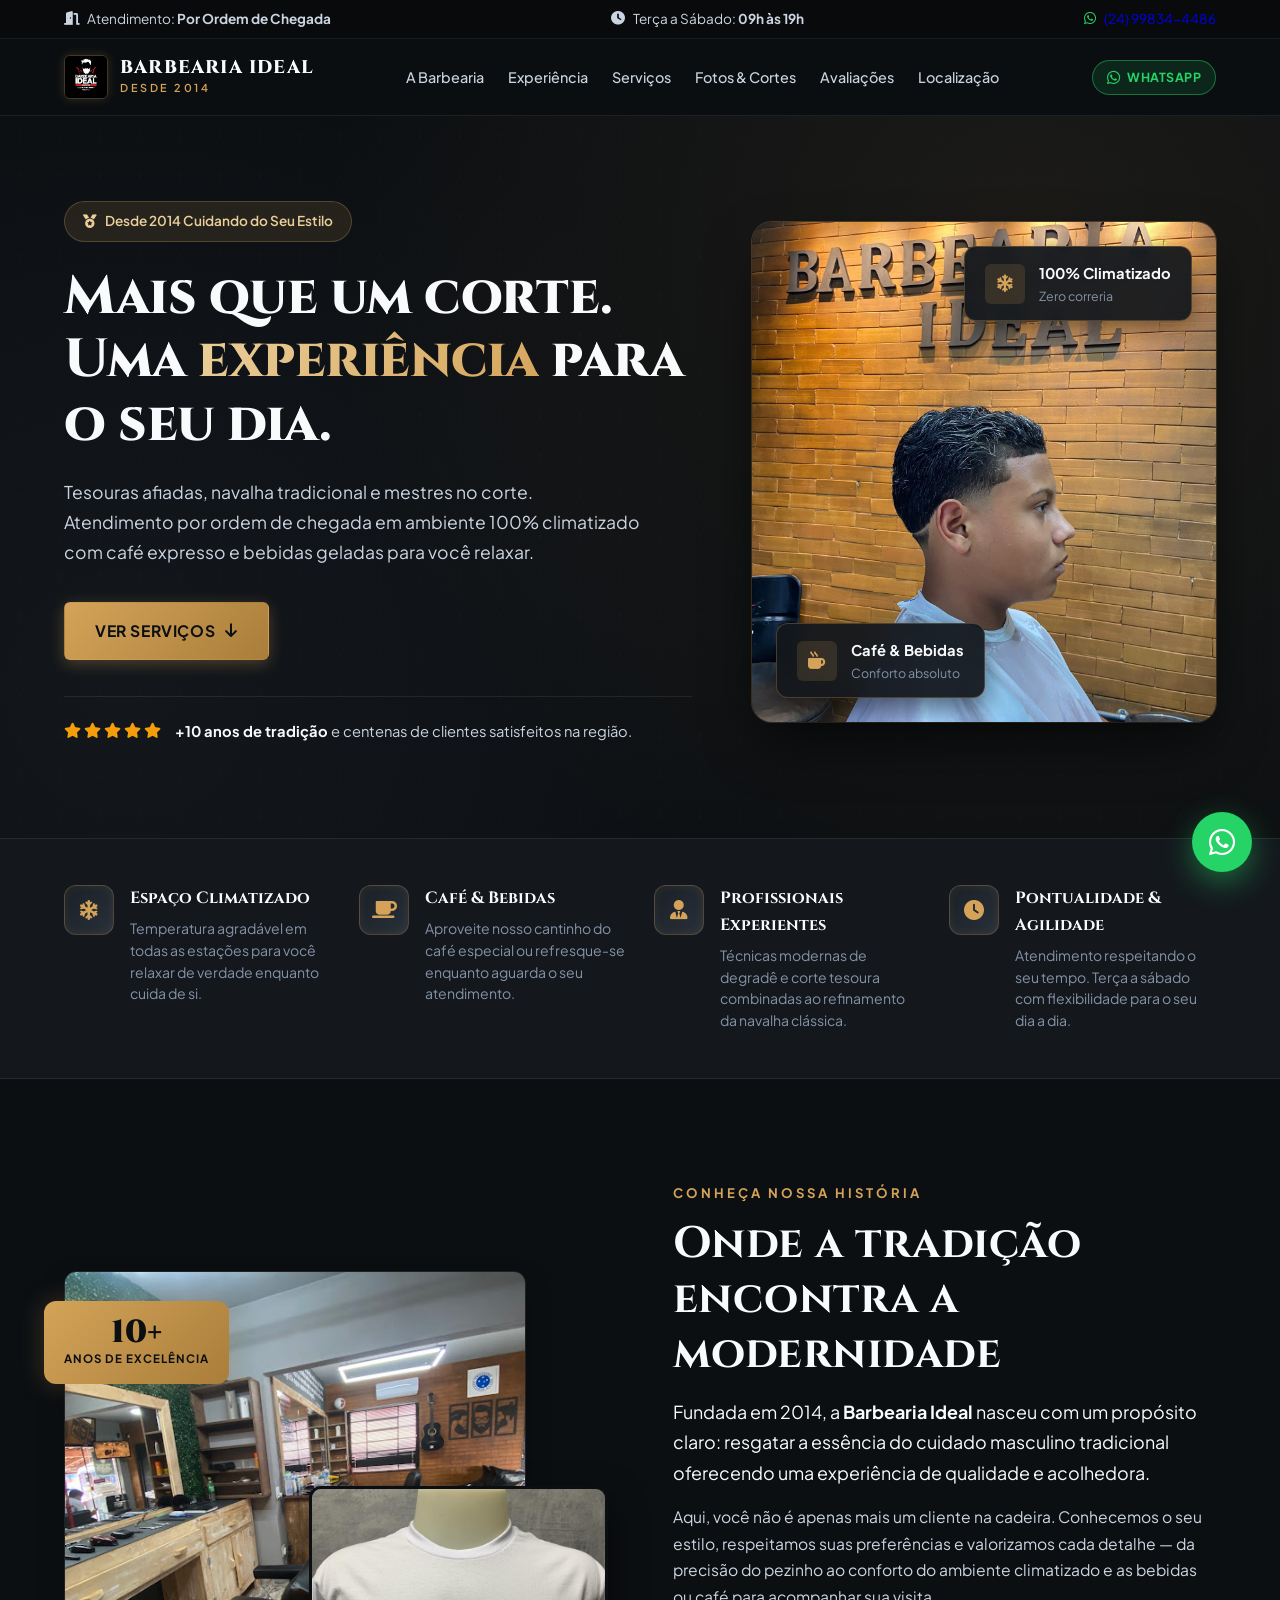
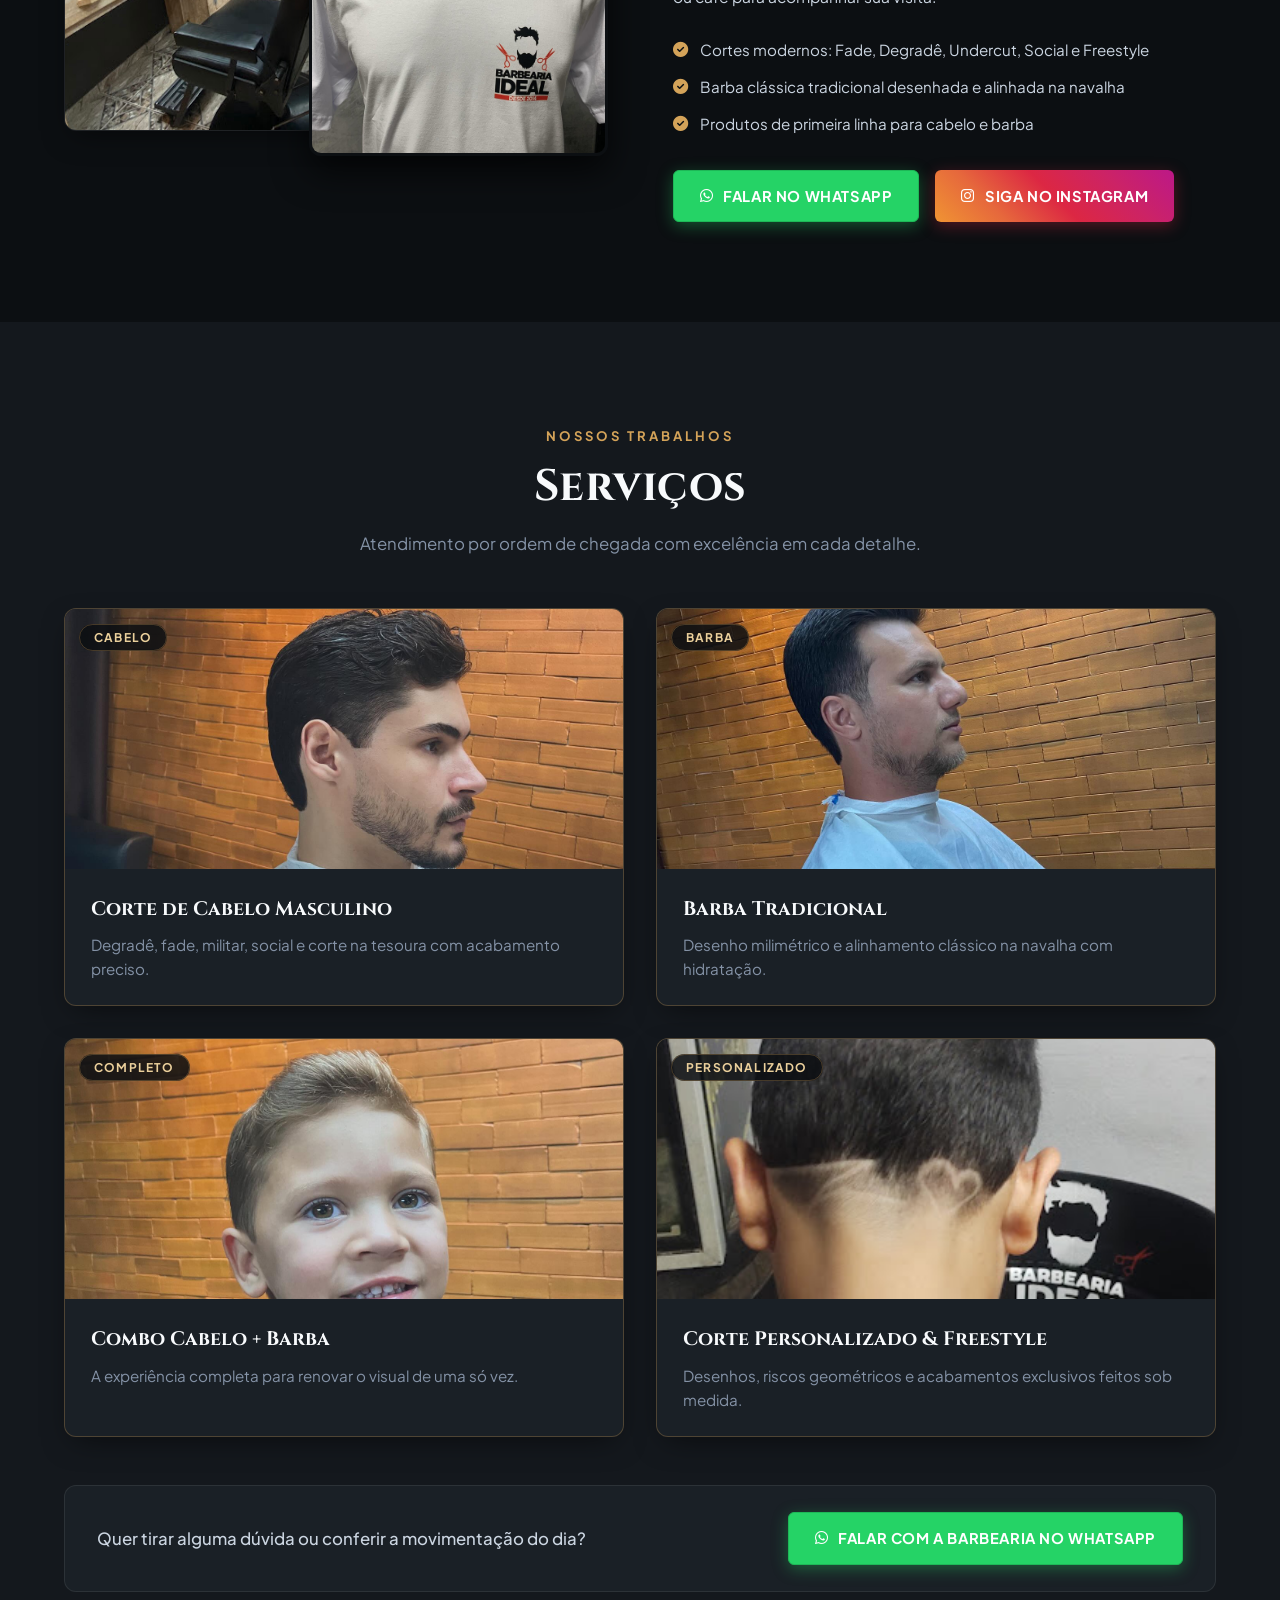
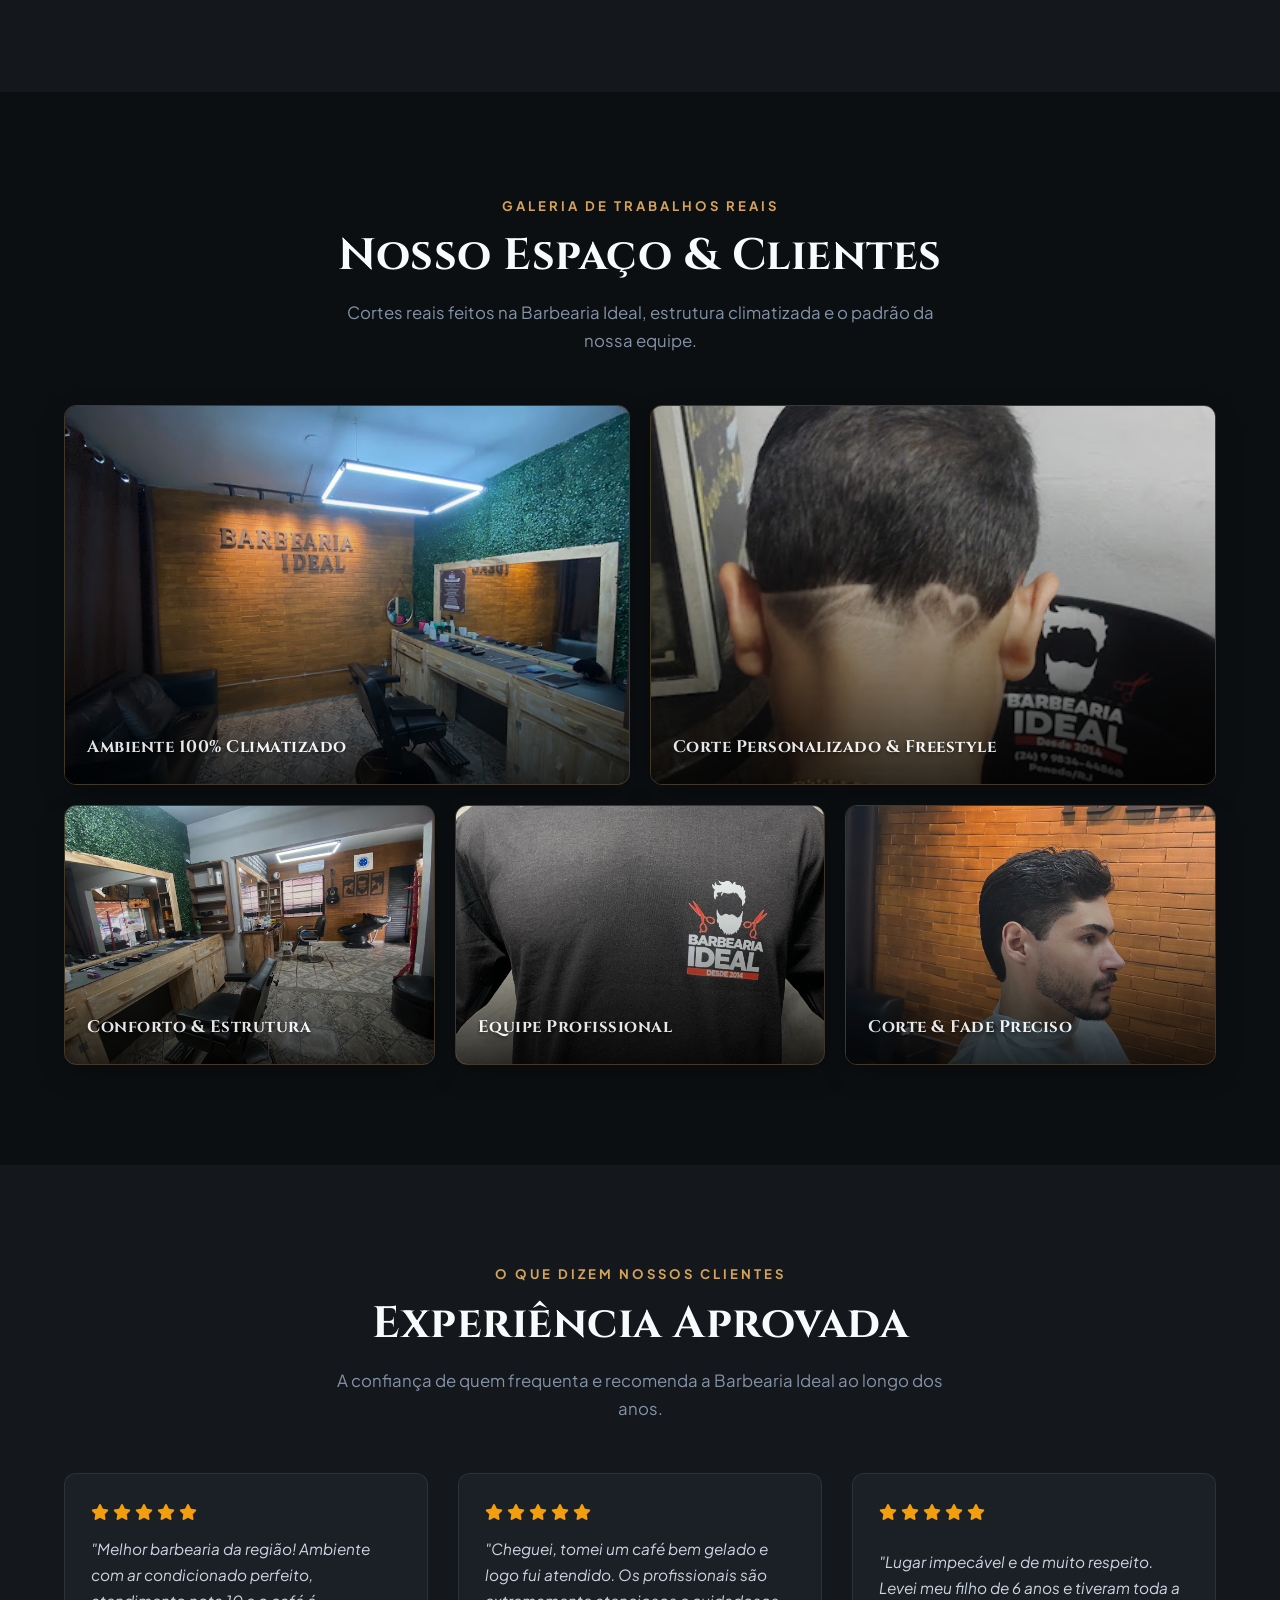
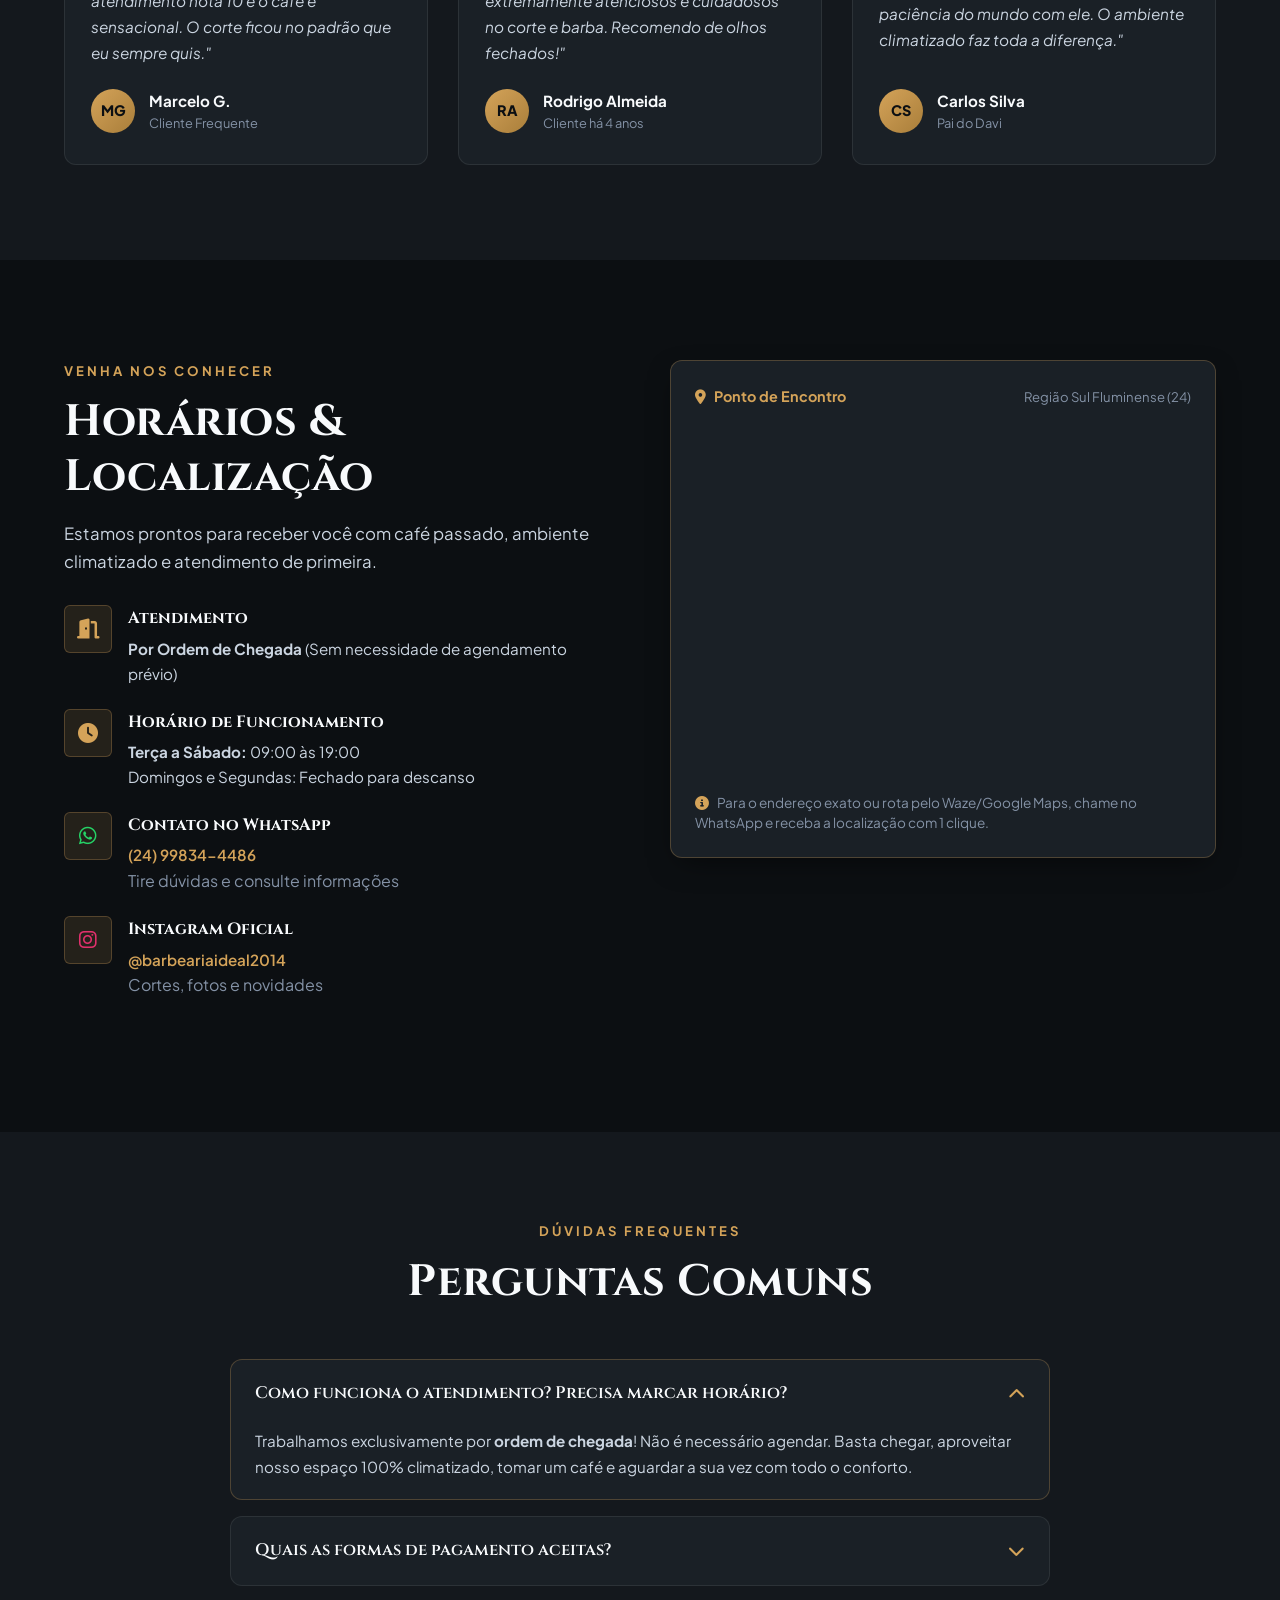
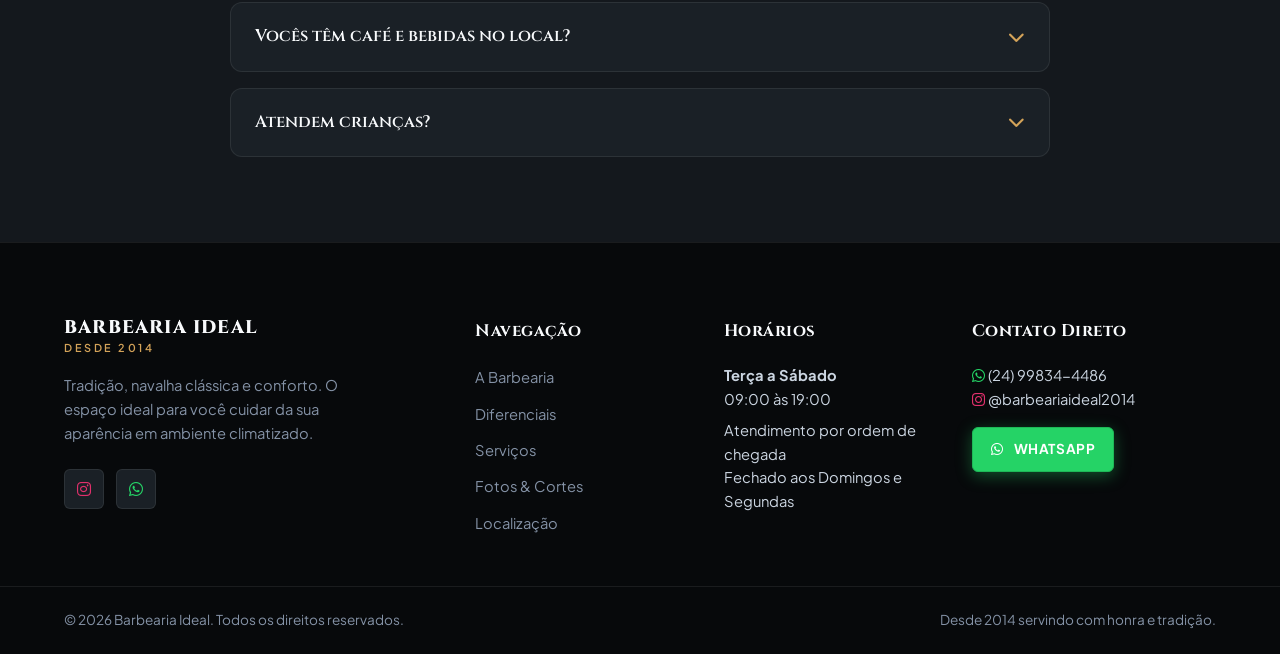
==== site/index.html @ dde24c58 "feat: setup inicial do projeto Barbearia Ideal (site, proposta e instagram)" ====
<!DOCTYPE html>
<html lang="pt-BR">
<head>
  <meta charset="UTF-8">
  <meta name="viewport" content="width=device-width, initial-scale=1.0">
  <title>Barbearia Ideal — Tradição, Estilo e Conforto</title>
  <meta name="description" content="A Barbearia Ideal oferece cortes clássicos e modernos, barba tradicional, ambiente 100% climatizado, café e bebidas. Atendimento por ordem de chegada!">
  <meta name="keywords" content="barbearia, corte masculino, barba, degrade, fade, barbearia ideal, sul fluminense">
  
  <!-- Open Graph -->
  <meta property="og:title" content="Barbearia Ideal — Tradição, Estilo e Conforto">
  <meta property="og:description" content="Ambiente climatizado, café selecionado, navalha afiada e os melhores profissionais. Atendimento por ordem de chegada!">
  <meta property="og:type" content="website">
  <meta property="og:url" content="https://www.instagram.com/barbeariaideal2014/">
  <meta property="og:image" content="assets/images/hero-real.jpg">
  
  <link rel="icon" type="image/jpeg" href="assets/images/logo-perfil.jpg">

  <!-- Google Fonts -->
  <link rel="preconnect" href="https://fonts.googleapis.com">
  <link rel="preconnect" href="https://fonts.gstatic.com" crossorigin>
  <link href="https://fonts.googleapis.com/css2?family=Cinzel:wght@600;700;800;900&family=Plus+Jakarta+Sans:wght@300;400;500;600;700&display=swap" rel="stylesheet">
  
  <!-- Font Awesome Icons -->
  <link rel="stylesheet" href="https://cdnjs.cloudflare.com/ajax/libs/font-awesome/6.5.1/css/all.min.css">
  
  <!-- Stylesheet -->
  <link rel="stylesheet" href="styles.css?v=4">
  <style>
    *, *::before, *::after, a, a *, span, strong, em, button, p {
      text-decoration: none !important;
      text-decoration-line: none !important;
    }
  </style>
</head>
<body>

  <!-- Top Announcement Bar -->
  <aside class="top-bar">
    <div class="container top-bar-content">
      <div class="top-item">
        <i class="fa-solid fa-door-open"></i>
        <span>Atendimento: <strong>Por Ordem de Chegada</strong></span>
      </div>
      <div class="top-item hide-mobile">
        <i class="fa-solid fa-clock"></i>
        <span>Terça a Sábado: <strong>09h às 19h</strong></span>
      </div>
      <div class="top-item">
        <i class="fa-brands fa-whatsapp icon-whatsapp"></i>
        <a href="https://wa.me/5524998344486?text=Ol%C3%A1%2C%20gostaria%20de%20informa%C3%A7%C3%B5es%20sobre%20a%20Barbearia%20Ideal!" target="_blank" rel="noopener">(24) 99834-4486</a>
      </div>
    </div>
  </aside>

  <!-- Navbar -->
  <header class="header" id="navbar">
    <div class="container nav-container">
      <a href="#hero" class="brand-logo">
        <img src="assets/images/logo-perfil.jpg" alt="Logo Barbearia Ideal" class="logo-avatar" onerror="this.style.display='none'">
        <div class="logo-text">
          <span class="brand-name">BARBEARIA IDEAL</span>
          <span class="brand-est">DESDE 2014</span>
        </div>
      </a>

      <nav class="nav-menu" id="navMenu">
        <ul class="nav-links">
          <li><a href="#sobre" class="nav-link">A Barbearia</a></li>
          <li><a href="#diferenciais" class="nav-link">Experiência</a></li>
          <li><a href="#servicos" class="nav-link">Serviços</a></li>
          <li><a href="#galeria" class="nav-link">Fotos & Cortes</a></li>
          <li><a href="#depoimentos" class="nav-link">Avaliações</a></li>
          <li><a href="#contato" class="nav-link">Localização</a></li>
        </ul>
        <div class="nav-cta-mobile">
          <a href="https://wa.me/5524998344486?text=Ol%C3%A1%2C%20gostaria%20de%20informa%C3%A7%C3%B5es%20sobre%20a%20Barbearia%20Ideal!" target="_blank" rel="noopener" class="btn btn-whatsapp-solid btn-block">
            <i class="fa-brands fa-whatsapp icon-whatsapp-white"></i> Falar no WhatsApp
          </a>
        </div>
      </nav>

      <div class="nav-actions">
        <a href="https://wa.me/5524998344486?text=Ol%C3%A1%2C%20gostaria%20de%20informa%C3%A7%C3%B5es%20sobre%20a%20Barbearia%20Ideal!" target="_blank" rel="noopener" class="btn-nav-whatsapp hide-mobile">
          <i class="fa-brands fa-whatsapp"></i> WhatsApp
        </a>
        <button class="mobile-toggle" id="mobileToggle" aria-label="Abrir menu de navegação">
          <span></span>
          <span></span>
          <span></span>
        </button>
      </div>
    </div>
  </header>

  <!-- Hero Section -->
  <section class="hero-section" id="hero">
    <div class="hero-backdrop"></div>
    <div class="container hero-container">
      <div class="hero-content">
        <div class="hero-badge">
          <i class="fa-solid fa-medal"></i> Desde 2014 Cuidando do Seu Estilo
        </div>
        <h1 class="hero-title">
          Mais que um corte. <br>
          Uma <span class="highlight">experiência</span> para o seu dia.
        </h1>
        <p class="hero-description">
          Tesouras afiadas, navalha tradicional e mestres no corte. Atendimento por ordem de chegada em ambiente 100% climatizado com café expresso e bebidas geladas para você relaxar.
        </p>

        <div class="hero-buttons">
          <a href="#servicos" class="btn btn-primary btn-lg">
            Ver Serviços <i class="fa-solid fa-arrow-down"></i>
          </a>
        </div>

        <div class="hero-trust">
          <div class="trust-stars">
            <i class="fa-solid fa-star"></i>
            <i class="fa-solid fa-star"></i>
            <i class="fa-solid fa-star"></i>
            <i class="fa-solid fa-star"></i>
            <i class="fa-solid fa-star"></i>
          </div>
          <span class="trust-text"><strong>+10 anos de tradição</strong> e centenas de clientes satisfeitos na região.</span>
        </div>
      </div>

      <div class="hero-visual">
        <div class="hero-image-card">
          <img src="assets/images/hero-real.jpg" alt="Barbearia Ideal — Cortes e Atendimento Real" class="hero-img" loading="eager">
          <div class="hero-card-floating">
            <div class="floating-icon"><i class="fa-solid fa-mug-hot"></i></div>
            <div class="floating-info">
              <strong>Café & Bebidas</strong>
              <span>Conforto absoluto</span>
            </div>
          </div>
          <div class="hero-card-floating second">
            <div class="floating-icon"><i class="fa-solid fa-snowflake"></i></div>
            <div class="floating-info">
              <strong>100% Climatizado</strong>
              <span>Zero correria</span>
            </div>
          </div>
        </div>
      </div>
    </div>
  </section>

  <!-- Diferenciais / Strip -->
  <section class="features-strip" id="diferenciais">
    <div class="container">
      <div class="features-grid">
        <div class="feature-card">
          <div class="feature-icon"><i class="fa-solid fa-snowflake"></i></div>
          <div class="feature-text">
            <h3>Espaço Climatizado</h3>
            <p>Temperatura agradável em todas as estações para você relaxar de verdade enquanto cuida de si.</p>
          </div>
        </div>

        <div class="feature-card">
          <div class="feature-icon"><i class="fa-solid fa-mug-saucer"></i></div>
          <div class="feature-text">
            <h3>Café & Bebidas</h3>
            <p>Aproveite nosso cantinho do café especial ou refresque-se enquanto aguarda o seu atendimento.</p>
          </div>
        </div>

        <div class="feature-card">
          <div class="feature-icon"><i class="fa-solid fa-user-tie"></i></div>
          <div class="feature-text">
            <h3>Profissionais Experientes</h3>
            <p>Técnicas modernas de degradê e corte tesoura combinadas ao refinamento da navalha clássica.</p>
          </div>
        </div>

        <div class="feature-card">
          <div class="feature-icon"><i class="fa-solid fa-clock"></i></div>
          <div class="feature-text">
            <h3>Pontualidade & Agilidade</h3>
            <p>Atendimento respeitando o seu tempo. Terça a sábado com flexibilidade para o seu dia a dia.</p>
          </div>
        </div>
      </div>
    </div>
  </section>

  <!-- Sobre Nós -->
  <section class="about-section" id="sobre">
    <div class="container about-grid">
      <div class="about-images">
        <div class="img-wrapper main-img">
          <img src="assets/images/ambiente-real-1.jpg" alt="Interior e Ambiente da Barbearia Ideal">
        </div>
        <div class="img-wrapper sub-img">
          <img src="assets/images/equipe-1.jpg" alt="Equipe Barbearia Ideal Uniformizada">
        </div>
        <div class="about-badge">
          <span class="badge-number">10+</span>
          <span class="badge-label">Anos de Excelência</span>
        </div>
      </div>

      <div class="about-content">
        <span class="section-subtitle">CONHEÇA NOSSA HISTÓRIA</span>
        <h2 class="section-title">Onde a tradição encontra a modernidade</h2>
        <p class="about-lead">
          Fundada em 2014, a <strong>Barbearia Ideal</strong> nasceu com um propósito claro: resgatar a essência do cuidado masculino tradicional oferecendo uma experiência de qualidade e acolhedora.
        </p>
        <p class="about-body">
          Aqui, você não é apenas mais um cliente na cadeira. Conhecemos o seu estilo, respeitamos suas preferências e valorizamos cada detalhe — da precisão do pezinho ao conforto do ambiente climatizado e as bebidas ou café para acompanhar sua visita.
        </p>

        <div class="about-highlights">
          <div class="hl-item">
            <i class="fa-solid fa-circle-check"></i>
            <span>Cortes modernos: Fade, Degradê, Undercut, Social e Freestyle</span>
          </div>
          <div class="hl-item">
            <i class="fa-solid fa-circle-check"></i>
            <span>Barba clássica tradicional desenhada e alinhada na navalha</span>
          </div>
          <div class="hl-item">
            <i class="fa-solid fa-circle-check"></i>
            <span>Produtos de primeira linha para cabelo e barba</span>
          </div>
        </div>

        <div class="about-action">
          <a href="https://wa.me/5524998344486?text=Ol%C3%A1%2C%20gostaria%20de%20informa%C3%A7%C3%B5es%20sobre%20a%20Barbearia%20Ideal!" target="_blank" rel="noopener" class="btn btn-whatsapp-solid">
            <i class="fa-brands fa-whatsapp icon-whatsapp-white"></i> Falar no WhatsApp
          </a>
          <a href="https://www.instagram.com/barbeariaideal2014/" target="_blank" rel="noopener" class="btn btn-instagram">
            <i class="fa-brands fa-instagram"></i> Siga no Instagram
          </a>
        </div>
      </div>
    </div>
  </section>

  <!-- Serviços — NOVO LAYOUT: 2 COLUNAS VISUAIS -->
  <section class="services-section" id="servicos">
    <div class="container">
      <div class="section-header text-center">
        <span class="section-subtitle">NOSSOS TRABALHOS</span>
        <h2 class="section-title">Serviços</h2>
        <p class="section-desc">Atendimento por ordem de chegada com excelência em cada detalhe.</p>
      </div>

      <div class="services-two-cols">
        <!-- Serviço 1: Corte -->
        <div class="service-media-card">
          <div class="service-media-thumb">
            <img src="assets/images/corte-1.jpg" alt="Corte Masculino" loading="lazy">
            <div class="service-media-overlay">
              <span class="service-tag">Cabelo</span>
            </div>
          </div>
          <div class="service-media-body">
            <h3>Corte de Cabelo Masculino</h3>
            <p>Degradê, fade, militar, social e corte na tesoura com acabamento preciso.</p>
          </div>
        </div>

        <!-- Serviço 2: Barba -->
        <div class="service-media-card">
          <div class="service-media-thumb">
            <img src="assets/images/corte-2.jpg" alt="Barba Tradicional" loading="lazy">
            <div class="service-media-overlay">
              <span class="service-tag">Barba</span>
            </div>
          </div>
          <div class="service-media-body">
            <h3>Barba Tradicional</h3>
            <p>Desenho milimétrico e alinhamento clássico na navalha com hidratação.</p>
          </div>
        </div>

        <!-- Serviço 3: Combo -->
        <div class="service-media-card">
          <div class="service-media-thumb">
            <img src="assets/images/corte-3.jpg" alt="Combo Cabelo e Barba" loading="lazy">
            <div class="service-media-overlay">
              <span class="service-tag">Completo</span>
            </div>
          </div>
          <div class="service-media-body">
            <h3>Combo Cabelo + Barba</h3>
            <p>A experiência completa para renovar o visual de uma só vez.</p>
          </div>
        </div>

        <!-- Serviço 4: Corte Personalizado -->
        <div class="service-media-card">
          <div class="service-media-thumb">
            <img src="assets/images/corte-personalizado.jpg" alt="Corte Personalizado e Freestyle" loading="lazy">
            <div class="service-media-overlay">
              <span class="service-tag">Personalizado</span>
            </div>
          </div>
          <div class="service-media-body">
            <h3>Corte Personalizado & Freestyle</h3>
            <p>Desenhos, riscos geométricos e acabamentos exclusivos feitos sob medida.</p>
          </div>
        </div>
      </div>

      <div class="services-cta-bottom">
        <p>Quer tirar alguma dúvida ou conferir a movimentação do dia?</p>
        <a href="https://wa.me/5524998344486?text=Ol%C3%A1%2C%20gostaria%20de%20informa%C3%A7%C3%B5es%20sobre%20o%20atendimento%20hoje!" target="_blank" rel="noopener" class="btn btn-whatsapp-solid">
          <i class="fa-brands fa-whatsapp icon-whatsapp-white"></i> Falar com a Barbearia no WhatsApp
        </a>
      </div>
    </div>
  </section>

  <!-- Galeria de Fotos & Trabalhos Reais -->
  <section class="gallery-section" id="galeria">
    <div class="container">
      <div class="section-header text-center">
        <span class="section-subtitle">GALERIA DE TRABALHOS REAIS</span>
        <h2 class="section-title">Nosso Espaço & Clientes</h2>
        <p class="section-desc">Cortes reais feitos na Barbearia Ideal, estrutura climatizada e o padrão da nossa equipe.</p>
      </div>

      <div class="gallery-grid">
        <!-- 2 Imagens Maiores na Parte de Cima -->
        <div class="gallery-item gallery-top">
          <img src="assets/images/ambiente-real-2.jpg" alt="Ambiente da Barbearia Ideal" loading="lazy">
          <div class="gallery-overlay">
            <span>Ambiente 100% Climatizado</span>
          </div>
        </div>
        <div class="gallery-item gallery-top">
          <img src="assets/images/corte-personalizado.jpg" alt="Corte Personalizado Freestyle" loading="lazy">
          <div class="gallery-overlay">
            <span>Corte Personalizado & Freestyle</span>
          </div>
        </div>

        <!-- 3 Imagens Menores Embaixo Alinhadas -->
        <div class="gallery-item gallery-bottom">
          <img src="assets/images/ambiente-real-1.jpg" alt="Estrutura e Poltronas" loading="lazy">
          <div class="gallery-overlay">
            <span>Conforto & Estrutura</span>
          </div>
        </div>
        <div class="gallery-item gallery-bottom">
          <img src="assets/images/equipe-2.jpg" alt="Equipe Barbearia Ideal" loading="lazy">
          <div class="gallery-overlay">
            <span>Equipe Profissional</span>
          </div>
        </div>
        <div class="gallery-item gallery-bottom">
          <img src="assets/images/corte-1.jpg" alt="Degradê e Fade na Barbearia Ideal" loading="lazy">
          <div class="gallery-overlay">
            <span>Corte & Fade Preciso</span>
          </div>
        </div>
      </div>
    </div>
  </section>

  <!-- Avaliações & Prova Social -->
  <section class="reviews-section" id="depoimentos">
    <div class="container">
      <div class="section-header text-center">
        <span class="section-subtitle">O QUE DIZEM NOSSOS CLIENTES</span>
        <h2 class="section-title">Experiência Aprovada</h2>
        <p class="section-desc">A confiança de quem frequenta e recomenda a Barbearia Ideal ao longo dos anos.</p>
      </div>

      <div class="reviews-grid">
        <div class="review-card">
          <div class="review-stars">
            <i class="fa-solid fa-star"></i><i class="fa-solid fa-star"></i><i class="fa-solid fa-star"></i><i class="fa-solid fa-star"></i><i class="fa-solid fa-star"></i>
          </div>
          <p class="review-text">"Melhor barbearia da região! Ambiente com ar condicionado perfeito, atendimento nota 10 e o café é sensacional. O corte ficou no padrão que eu sempre quis."</p>
          <div class="reviewer">
            <div class="reviewer-avatar">MG</div>
            <div class="reviewer-info">
              <strong>Marcelo G.</strong>
              <span>Cliente Frequente</span>
            </div>
          </div>
        </div>

        <div class="review-card">
          <div class="review-stars">
            <i class="fa-solid fa-star"></i><i class="fa-solid fa-star"></i><i class="fa-solid fa-star"></i><i class="fa-solid fa-star"></i><i class="fa-solid fa-star"></i>
          </div>
          <p class="review-text">"Cheguei, tomei um café bem gelado e logo fui atendido. Os profissionais são extremamente atenciosos e cuidadosos no corte e barba. Recomendo de olhos fechados!"</p>
          <div class="reviewer">
            <div class="reviewer-avatar">RA</div>
            <div class="reviewer-info">
              <strong>Rodrigo Almeida</strong>
              <span>Cliente há 4 anos</span>
            </div>
          </div>
        </div>

        <div class="review-card">
          <div class="review-stars">
            <i class="fa-solid fa-star"></i><i class="fa-solid fa-star"></i><i class="fa-solid fa-star"></i><i class="fa-solid fa-star"></i><i class="fa-solid fa-star"></i>
          </div>
          <p class="review-text">"Lugar impecável e de muito respeito. Levei meu filho de 6 anos e tiveram toda a paciência do mundo com ele. O ambiente climatizado faz toda a diferença."</p>
          <div class="reviewer">
            <div class="reviewer-avatar">CS</div>
            <div class="reviewer-info">
              <strong>Carlos Silva</strong>
              <span>Pai do Davi</span>
            </div>
          </div>
        </div>
      </div>
    </div>
  </section>

  <!-- Localização, Horários e Contato -->
  <section class="contact-section" id="contato">
    <div class="container contact-grid">
      <div class="contact-info-panel">
        <span class="section-subtitle">VENHA NOS CONHECER</span>
        <h2 class="section-title">Horários & Localização</h2>
        <p class="contact-desc">
          Estamos prontos para receber você com café passado, ambiente climatizado e atendimento de primeira.
        </p>

        <div class="info-blocks">
          <div class="info-item">
            <div class="info-icon"><i class="fa-solid fa-door-open"></i></div>
            <div class="info-details">
              <h4>Atendimento</h4>
              <p><strong>Por Ordem de Chegada</strong> (Sem necessidade de agendamento prévio)</p>
            </div>
          </div>

          <div class="info-item">
            <div class="info-icon"><i class="fa-solid fa-clock"></i></div>
            <div class="info-details">
              <h4>Horário de Funcionamento</h4>
              <p><strong>Terça a Sábado:</strong> 09:00 às 19:00</p>
              <p class="text-muted">Domingos e Segundas: Fechado para descanso</p>
            </div>
          </div>

          <div class="info-item">
            <div class="info-icon"><i class="fa-brands fa-whatsapp icon-whatsapp"></i></div>
            <div class="info-details">
              <h4>Contato no WhatsApp</h4>
              <p><a href="https://wa.me/5524998344486?text=Ol%C3%A1%2C%20gostaria%20de%20informa%C3%A7%C3%B5es!" target="_blank" rel="noopener">(24) 99834-4486</a></p>
              <span class="text-muted">Tire dúvidas e consulte informações</span>
            </div>
          </div>

          <div class="info-item">
            <div class="info-icon"><i class="fa-brands fa-instagram icon-instagram"></i></div>
            <div class="info-details">
              <h4>Instagram Oficial</h4>
              <p><a href="https://www.instagram.com/barbeariaideal2014/" target="_blank" rel="noopener">@barbeariaideal2014</a></p>
              <span class="text-muted">Cortes, fotos e novidades</span>
            </div>
          </div>
        </div>
      </div>

      <div class="contact-map-panel">
        <div class="map-card">
          <div class="map-header">
            <div class="map-tag"><i class="fa-solid fa-location-dot"></i> Ponto de Encontro</div>
            <span class="map-region">Região Sul Fluminense (24)</span>
          </div>
          <div class="map-canvas">
            <iframe 
              title="Localização Barbearia Ideal"
              src="https://www.google.com/maps/embed?pb=!1m18!1m12!1m3!1d117765.2530182657!2d-44.2000000!3d-22.5000000!2m3!1f0!2f0!3f0!3m2!1i1024!2i768!4f13.1!3m3!1m2!1s0x0%3A0x0!2zMjLCsDMwJzAwLjAiUyA0NMKwMTInMDAuMCJX!5e0!3m2!1spt-BR!2sbr!4v1600000000000!5m2!1spt-BR!2sbr" 
              width="100%" 
              height="340" 
              style="border:0; border-radius: 12px; filter: invert(90%) hue-rotate(180deg);" 
              allowfullscreen="" 
              loading="lazy">
            </iframe>
          </div>
          <div class="map-footer">
            <p><i class="fa-solid fa-circle-info"></i> Para o endereço exato ou rota pelo Waze/Google Maps, chame no WhatsApp e receba a localização com 1 clique.</p>
          </div>
        </div>
      </div>
    </div>
  </section>

  <!-- FAQ Rápido -->
  <section class="faq-section">
    <div class="container">
      <div class="section-header text-center">
        <span class="section-subtitle">DÚVIDAS FREQUENTES</span>
        <h2 class="section-title">Perguntas Comuns</h2>
      </div>

      <div class="faq-accordion">
        <details class="faq-item" open>
          <summary class="faq-question">
            <span>Como funciona o atendimento? Precisa marcar horário?</span>
            <i class="fa-solid fa-chevron-down"></i>
          </summary>
          <div class="faq-answer">
            <p>Trabalhamos exclusivamente por <strong>ordem de chegada</strong>! Não é necessário agendar. Basta chegar, aproveitar nosso espaço 100% climatizado, tomar um café e aguardar a sua vez com todo o conforto.</p>
          </div>
        </details>

        <details class="faq-item">
          <summary class="faq-question">
            <span>Quais as formas de pagamento aceitas?</span>
            <i class="fa-solid fa-chevron-down"></i>
          </summary>
          <div class="faq-answer">
            <p>Aceitamos Pix, cartões de débito, crédito e dinheiro em espécie.</p>
          </div>
        </details>

        <details class="faq-item">
          <summary class="faq-question">
            <span>Vocês têm café e bebidas no local?</span>
            <i class="fa-solid fa-chevron-down"></i>
          </summary>
          <div class="faq-answer">
            <p>Sim! Contamos com café e bebidas geladas disponíveis para consumo no local (com custo à parte), perfeitos para você relaxar enquanto aguarda o seu atendimento no ambiente climatizado.</p>
          </div>
        </details>

        <details class="faq-item">
          <summary class="faq-question">
            <span>Atendem crianças?</span>
            <i class="fa-solid fa-chevron-down"></i>
          </summary>
          <div class="faq-answer">
            <p>Com certeza. Temos experiência no atendimento infantil com tranquilidade e paciência para que a experiência do seu filho seja leve e divertida.</p>
          </div>
        </details>
      </div>
    </div>
  </section>

  <!-- Footer -->
  <footer class="footer">
    <div class="container footer-grid">
      <div class="footer-brand">
        <div class="logo-text">
          <span class="brand-name">BARBEARIA IDEAL</span>
          <span class="brand-est">DESDE 2014</span>
        </div>
        <p class="footer-desc">
          Tradição, navalha clássica e conforto. O espaço ideal para você cuidar da sua aparência em ambiente climatizado.
        </p>
        <div class="social-links">
          <a href="https://www.instagram.com/barbeariaideal2014/" target="_blank" rel="noopener" aria-label="Instagram"><i class="fa-brands fa-instagram icon-instagram"></i></a>
          <a href="https://wa.me/5524998344486" target="_blank" rel="noopener" aria-label="WhatsApp"><i class="fa-brands fa-whatsapp icon-whatsapp"></i></a>
        </div>
      </div>

      <div class="footer-col">
        <h4>Navegação</h4>
        <ul>
          <li><a href="#sobre">A Barbearia</a></li>
          <li><a href="#diferenciais">Diferenciais</a></li>
          <li><a href="#servicos">Serviços</a></li>
          <li><a href="#galeria">Fotos & Cortes</a></li>
          <li><a href="#contato">Localização</a></li>
        </ul>
      </div>

      <div class="footer-col">
        <h4>Horários</h4>
        <p><strong>Terça a Sábado</strong></p>
        <p>09:00 às 19:00</p>
        <p class="text-muted mt-2">Atendimento por ordem de chegada</p>
        <p class="text-muted">Fechado aos Domingos e Segundas</p>
      </div>

      <div class="footer-col">
        <h4>Contato Direto</h4>
        <p><i class="fa-brands fa-whatsapp icon-whatsapp"></i> (24) 99834-4486</p>
        <p><i class="fa-brands fa-instagram icon-instagram"></i> @barbeariaideal2014</p>
        <a href="https://wa.me/5524998344486?text=Ol%C3%A1%2C%20gostaria%20de%20informa%C3%A7%C3%B5es!" target="_blank" rel="noopener" class="btn btn-whatsapp-solid btn-sm mt-3">
          <i class="fa-brands fa-whatsapp icon-whatsapp-white"></i> WhatsApp
        </a>
      </div>
    </div>

    <div class="footer-bottom">
      <div class="container bottom-content">
        <p>&copy; 2026 Barbearia Ideal. Todos os direitos reservados.</p>
        <p>Desde 2014 servindo com honra e tradição.</p>
      </div>
    </div>
  </footer>

  <!-- Floating WhatsApp Button -->
  <a href="https://wa.me/5524998344486?text=Ol%C3%A1%2C%20gostaria%20de%20informa%C3%A7%C3%B5es%20sobre%20a%20Barbearia%20Ideal!" target="_blank" rel="noopener" class="floating-whatsapp" aria-label="Conversar no WhatsApp">
    <i class="fa-brands fa-whatsapp"></i>
  </a>

  <!-- JavaScript -->
  <script src="script.js"></script>
</body>
</html>
---- site/styles.css ----
/* ==========================================================================
   BARBEARIA IDEAL — DESIGN SYSTEM & STYLES
   Aesthetic: Heritage Barber & Modern Craft (Dark Slate + Vintage Gold)
   ========================================================================== */

:root {
  --bg-main: #0c0f12;
  --bg-surface: #14181d;
  --bg-card: #1a2026;
  --bg-card-hover: #222931;
  --bg-highlight: #28303a;

  --color-gold: #d4a359;
  --color-gold-light: #ebd09c;
  --color-gold-dark: #a97e3a;
  --color-gold-glow: rgba(212, 163, 89, 0.22);
  
  --text-primary: #f8fafc;
  --text-secondary: #cbd5e1;
  --text-muted: #8492a6;
  --text-dark: #0c0f12;

  --color-whatsapp: #25d366;
  --color-whatsapp-hover: #1eb857;

  --border-subtle: rgba(255, 255, 255, 0.08);
  --border-gold: rgba(212, 163, 89, 0.28);
  --border-gold-strong: rgba(212, 163, 89, 0.7);

  --font-serif: 'Cinzel', serif;
  --font-sans: 'Plus Jakarta Sans', sans-serif;

  --transition-fast: 0.2s cubic-bezier(0.16, 1, 0.3, 1);
  --transition-normal: 0.35s cubic-bezier(0.16, 1, 0.3, 1);
  --radius-sm: 6px;
  --radius-md: 12px;
  --radius-lg: 20px;
  --radius-full: 9999px;

  --shadow-card: 0 10px 30px -10px rgba(0, 0, 0, 0.6);
  --shadow-glow: 0 0 25px rgba(212, 163, 89, 0.25);
}

/* CSS Reset & Defaults */
*, *::before, *::after {
  box-sizing: border-box;
  margin: 0;
  padding: 0;
  text-decoration: none !important;
}

html {
  scroll-behavior: smooth;
  font-size: 16px;
}

body {
  font-family: var(--font-sans);
  background-color: var(--bg-main);
  color: var(--text-primary);
  line-height: 1.65;
  overflow-x: hidden;
  -webkit-font-smoothing: antialiased;
}

img {
  max-width: 100%;
  height: auto;
  display: block;
}

/* Eliminar sublinhado em absolutamente todos os links, botões e seus elementos filhos */
a, a *, a:hover, a:focus, a:visited, a:active,
.btn, .btn *, .btn:hover, .btn:focus, .btn:active,
.btn-whatsapp-solid, .btn-whatsapp-solid *,
.btn-nav-whatsapp, .btn-nav-whatsapp *,
.btn-instagram, .btn-instagram *,
.brand-logo, .brand-logo *,
.top-item, .top-item *,
.top-bar a, .top-bar a *,
.floating-whatsapp, .floating-whatsapp *,
.info-details a, .info-details a *,
.footer a, .footer a * {
  text-decoration: none !important;
  text-decoration-line: none !important;
  outline: none;
}

ul {
  list-style: none;
}

/* Container */
.container {
  width: 100%;
  max-width: 1200px;
  margin: 0 auto;
  padding: 0 24px;
}

/* Typography Utilities */
.highlight {
  color: var(--color-gold);
  background: linear-gradient(135deg, var(--color-gold-light), var(--color-gold));
  -webkit-background-clip: text;
  -webkit-text-fill-color: transparent;
}

.section-subtitle {
  display: inline-block;
  font-size: 0.82rem;
  letter-spacing: 3px;
  font-weight: 700;
  color: var(--color-gold);
  text-transform: uppercase;
  margin-bottom: 12px;
}

.section-title {
  font-family: var(--font-serif);
  font-size: clamp(2rem, 3.5vw, 2.75rem);
  font-weight: 700;
  line-height: 1.25;
  color: var(--text-primary);
  margin-bottom: 16px;
  letter-spacing: 0.5px;
}

.section-desc {
  color: var(--text-muted);
  font-size: 1.05rem;
  max-width: 620px;
  margin: 0 auto;
}

.text-center {
  text-align: center;
}

.text-muted {
  color: var(--text-muted);
}

.mt-2 { margin-top: 8px; }
.mt-3 { margin-top: 16px; }

/* Special Brand Colors */
.icon-whatsapp {
  color: var(--color-whatsapp) !important;
}

.icon-whatsapp-white {
  color: #ffffff !important;
}

.icon-instagram {
  color: #e1306c !important;
}

/* Buttons */
.btn {
  display: inline-flex;
  align-items: center;
  justify-content: center;
  gap: 10px;
  padding: 13px 26px;
  font-family: var(--font-sans);
  font-size: 0.92rem;
  font-weight: 700;
  border-radius: var(--radius-sm);
  cursor: pointer;
  border: 1px solid transparent;
  transition: all var(--transition-normal);
  text-transform: uppercase;
  letter-spacing: 0.6px;
  text-decoration: none !important;
  white-space: nowrap;
}

.btn-primary {
  background: linear-gradient(135deg, var(--color-gold), var(--color-gold-dark));
  color: var(--text-dark) !important;
  font-weight: 700;
  box-shadow: 0 4px 15px rgba(212, 163, 89, 0.3);
}

.btn-primary:hover {
  background: linear-gradient(135deg, var(--color-gold-light), var(--color-gold));
  box-shadow: var(--shadow-glow);
  transform: translateY(-2px);
}

.btn-secondary {
  background-color: rgba(255, 255, 255, 0.05);
  border-color: var(--border-gold);
  color: var(--text-primary) !important;
}

.btn-secondary:hover {
  background-color: rgba(212, 163, 89, 0.1);
  border-color: var(--color-gold);
  color: var(--color-gold) !important;
}

.btn-whatsapp-solid {
  background-color: var(--color-whatsapp);
  color: #ffffff !important;
  border: 1px solid #1eb857;
  box-shadow: 0 4px 16px rgba(37, 211, 102, 0.35);
}

.btn-whatsapp-solid:hover {
  background-color: var(--color-whatsapp-hover);
  box-shadow: 0 6px 20px rgba(37, 211, 102, 0.5);
  transform: translateY(-2px);
  color: #ffffff !important;
}

/* Botão WhatsApp Compacto & Discreto da Navbar */
.btn-nav-whatsapp {
  display: inline-flex;
  align-items: center;
  gap: 7px;
  padding: 6px 14px;
  font-family: var(--font-sans);
  font-size: 0.78rem;
  font-weight: 700;
  letter-spacing: 0.5px;
  text-transform: uppercase;
  border-radius: var(--radius-full);
  background-color: rgba(37, 211, 102, 0.12);
  border: 1px solid rgba(37, 211, 102, 0.45);
  color: #25d366 !important;
  transition: all var(--transition-fast);
  text-decoration: none !important;
  white-space: nowrap;
}

.btn-nav-whatsapp:hover {
  background-color: var(--color-whatsapp);
  color: #ffffff !important;
  border-color: var(--color-whatsapp);
  box-shadow: 0 4px 14px rgba(37, 211, 102, 0.35);
  transform: translateY(-1px);
}

.btn-nav-whatsapp i {
  font-size: 0.95rem;
}

.btn-instagram {
  background: linear-gradient(45deg, #f09433 0%, #e6683c 25%, #dc2743 50%, #cc2366 75%, #bc1888 100%) !important;
  color: #ffffff !important;
  border: none !important;
  box-shadow: 0 4px 16px rgba(220, 39, 67, 0.35);
}

.btn-instagram:hover {
  filter: brightness(1.1);
  transform: translateY(-2px);
  box-shadow: 0 6px 22px rgba(220, 39, 67, 0.5);
  color: #ffffff !important;
}

.btn-lg {
  padding: 15px 30px;
  font-size: 0.98rem;
}

.btn-sm {
  padding: 10px 18px;
  font-size: 0.85rem;
}

.btn-block {
  width: 100%;
}

/* Top Announcement Bar */
.top-bar {
  background-color: #080a0c;
  border-bottom: 1px solid var(--border-subtle);
  font-size: 0.85rem;
  padding: 8px 0;
  color: var(--text-secondary);
}

.top-bar-content {
  display: flex;
  justify-content: space-between;
  align-items: center;
}

.top-item {
  display: flex;
  align-items: center;
  gap: 8px;
  white-space: nowrap;
}

.top-item a:hover {
  color: var(--color-gold);
}

/* Header & Navbar */
.header {
  position: sticky;
  top: 0;
  z-index: 1000;
  background-color: rgba(12, 15, 18, 0.94);
  backdrop-filter: blur(12px);
  -webkit-backdrop-filter: blur(12px);
  border-bottom: 1px solid var(--border-subtle);
  transition: all var(--transition-normal);
}

.header.scrolled {
  background-color: rgba(10, 12, 15, 0.98);
  border-bottom: 1px solid var(--border-gold);
  box-shadow: 0 4px 20px rgba(0, 0, 0, 0.4);
}

.nav-container {
  display: flex;
  justify-content: space-between;
  align-items: center;
  height: 76px;
  gap: 20px;
}

.brand-logo {
  display: flex;
  align-items: center;
  gap: 12px;
  flex-shrink: 0;
  text-decoration: none !important;
}

.logo-avatar {
  width: 44px;
  height: 44px;
  border-radius: var(--radius-sm);
  border: 1px solid var(--border-gold);
  object-fit: cover;
  box-shadow: 0 0 10px rgba(212, 163, 89, 0.2);
}

.logo-text {
  display: flex;
  flex-direction: column;
}

.brand-name {
  font-family: var(--font-serif);
  font-size: 1.15rem;
  font-weight: 800;
  letter-spacing: 1.2px;
  color: var(--text-primary);
  line-height: 1.1;
  white-space: nowrap;
}

.brand-est {
  font-size: 0.68rem;
  font-weight: 600;
  letter-spacing: 2.5px;
  color: var(--color-gold);
}

.nav-menu {
  display: flex;
  align-items: center;
}

.nav-links {
  display: flex;
  align-items: center;
  gap: 24px;
}

.nav-link {
  font-size: 0.9rem;
  font-weight: 500;
  color: var(--text-secondary);
  position: relative;
  padding: 8px 0;
  white-space: nowrap;
  text-decoration: none !important;
  display: inline-block;
}

.nav-link::after {
  content: '';
  position: absolute;
  bottom: 0;
  left: 0;
  width: 0%;
  height: 2px;
  background-color: var(--color-gold);
  transition: width var(--transition-fast);
}

.nav-link:hover {
  color: var(--text-primary);
}

.nav-link:hover::after {
  width: 100%;
}

.nav-cta-mobile {
  display: none;
}

.nav-actions {
  display: flex;
  align-items: center;
  flex-shrink: 0;
}

.mobile-toggle {
  display: none;
  background: transparent;
  border: none;
  cursor: pointer;
  padding: 8px;
  flex-direction: column;
  gap: 5px;
}

.mobile-toggle span {
  display: block;
  width: 26px;
  height: 2px;
  background-color: var(--text-primary);
  border-radius: 2px;
  transition: all var(--transition-fast);
}

/* Hero Section */
.hero-section {
  position: relative;
  padding: 85px 0 95px;
  background: radial-gradient(circle at 80% 20%, rgba(212, 163, 89, 0.08) 0%, transparent 60%),
              radial-gradient(circle at 10% 80%, rgba(20, 24, 29, 0.9) 0%, transparent 50%),
              var(--bg-main);
  overflow: hidden;
}

.hero-backdrop {
  position: absolute;
  top: 0;
  left: 0;
  width: 100%;
  height: 100%;
  background: url("data:image/svg+xml,%3Csvg width='40' height='40' viewBox='0 0 40 40' xmlns='http://www.w3.org/2000/svg'%3E%3Cpath d='M20 20.5V19.5M19.5 20H20.5' stroke='rgba(255,255,255,0.02)' stroke-width='1' stroke-linecap='square'/%3E%3C/svg%3E");
  pointer-events: none;
}

.hero-container {
  display: grid;
  grid-template-columns: 1.15fr 0.85fr;
  align-items: center;
  gap: 60px;
  position: relative;
  z-index: 2;
}

.hero-badge {
  display: inline-flex;
  align-items: center;
  gap: 8px;
  background-color: rgba(212, 163, 89, 0.12);
  border: 1px solid var(--border-gold);
  color: var(--color-gold-light);
  font-size: 0.85rem;
  font-weight: 600;
  padding: 8px 18px;
  border-radius: var(--radius-full);
  margin-bottom: 24px;
}

.hero-title {
  font-family: var(--font-serif);
  font-size: clamp(2.3rem, 4.2vw, 3.5rem);
  font-weight: 800;
  line-height: 1.18;
  letter-spacing: -0.5px;
  margin-bottom: 22px;
}

.hero-description {
  font-size: 1.1rem;
  color: var(--text-secondary);
  line-height: 1.7;
  margin-bottom: 34px;
  max-width: 580px;
}

.hero-buttons {
  display: flex;
  gap: 16px;
  flex-wrap: wrap;
  margin-bottom: 36px;
}

.hero-trust {
  display: flex;
  align-items: center;
  gap: 14px;
  border-top: 1px solid var(--border-subtle);
  padding-top: 22px;
}

.trust-stars {
  color: #f59e0b;
  display: flex;
  gap: 3px;
  font-size: 0.95rem;
}

.trust-text {
  font-size: 0.92rem;
  color: var(--text-secondary);
}

.trust-text strong {
  color: var(--text-primary);
}

/* Hero Visual */
.hero-visual {
  position: relative;
}

.hero-image-card {
  position: relative;
  border-radius: var(--radius-lg);
  overflow: hidden;
  box-shadow: 0 25px 60px -15px rgba(0, 0, 0, 0.8),
              0 0 0 1px var(--border-gold);
}

.hero-img {
  width: 100%;
  height: 500px;
  object-fit: cover;
  transition: transform 0.6s ease;
}

.hero-image-card:hover .hero-img {
  transform: scale(1.03);
}

.hero-card-floating {
  position: absolute;
  bottom: 24px;
  left: 24px;
  background-color: rgba(20, 24, 29, 0.94);
  backdrop-filter: blur(10px);
  border: 1px solid var(--border-gold);
  border-radius: var(--radius-md);
  padding: 14px 20px;
  display: flex;
  align-items: center;
  gap: 14px;
  box-shadow: 0 10px 25px rgba(0, 0, 0, 0.5);
}

.hero-card-floating.second {
  bottom: auto;
  top: 24px;
  left: auto;
  right: 24px;
}

.floating-icon {
  width: 40px;
  height: 40px;
  border-radius: var(--radius-sm);
  background-color: rgba(212, 163, 89, 0.15);
  display: flex;
  align-items: center;
  justify-content: center;
  color: var(--color-gold);
  font-size: 1.1rem;
}

.floating-info {
  display: flex;
  flex-direction: column;
}

.floating-info strong {
  font-size: 0.92rem;
  color: var(--text-primary);
}

.floating-info span {
  font-size: 0.78rem;
  color: var(--text-muted);
}

/* Features Strip */
.features-strip {
  background-color: var(--bg-surface);
  border-top: 1px solid var(--border-subtle);
  border-bottom: 1px solid var(--border-subtle);
  padding: 46px 0;
}

.features-grid {
  display: grid;
  grid-template-columns: repeat(auto-fit, minmax(230px, 1fr));
  gap: 28px;
}

.feature-card {
  display: flex;
  gap: 16px;
  align-items: flex-start;
}

.feature-icon {
  flex-shrink: 0;
  width: 50px;
  height: 50px;
  border-radius: var(--radius-md);
  background: linear-gradient(135deg, var(--bg-card), var(--bg-highlight));
  border: 1px solid var(--border-gold);
  display: flex;
  align-items: center;
  justify-content: center;
  color: var(--color-gold);
  font-size: 1.25rem;
  box-shadow: inset 0 0 10px rgba(212, 163, 89, 0.1);
}

.feature-text h3 {
  font-family: var(--font-serif);
  font-size: 1.02rem;
  font-weight: 700;
  color: var(--text-primary);
  margin-bottom: 6px;
}

.feature-text p {
  font-size: 0.88rem;
  color: var(--text-muted);
  line-height: 1.55;
}

/* About Section */
.about-section {
  padding: 100px 0;
  background-color: var(--bg-main);
}

.about-grid {
  display: grid;
  grid-template-columns: 1fr 1fr;
  align-items: center;
  gap: 65px;
}

.about-images {
  position: relative;
}

.img-wrapper {
  border-radius: var(--radius-md);
  overflow: hidden;
  border: 1px solid var(--border-subtle);
}

.main-img {
  width: 85%;
  height: 460px;
  box-shadow: var(--shadow-card);
}

.main-img img, .sub-img img {
  width: 100%;
  height: 100%;
  object-fit: cover;
}

.sub-img {
  position: absolute;
  bottom: -25px;
  right: 0;
  width: 55%;
  height: 270px;
  border: 3px solid var(--bg-main);
  box-shadow: 0 15px 35px rgba(0, 0, 0, 0.7);
}

.about-badge {
  position: absolute;
  top: 30px;
  left: -20px;
  background: linear-gradient(135deg, var(--color-gold), var(--color-gold-dark));
  color: var(--text-dark);
  padding: 16px 20px;
  border-radius: var(--radius-md);
  display: flex;
  flex-direction: column;
  align-items: center;
  box-shadow: var(--shadow-glow);
}

.badge-number {
  font-family: var(--font-serif);
  font-size: 2rem;
  font-weight: 900;
  line-height: 1;
}

.badge-label {
  font-size: 0.72rem;
  font-weight: 700;
  text-transform: uppercase;
  letter-spacing: 1px;
}

.about-lead {
  font-size: 1.12rem;
  color: var(--text-primary);
  line-height: 1.7;
  margin-bottom: 16px;
}

.about-body {
  font-size: 0.98rem;
  color: var(--text-secondary);
  line-height: 1.7;
  margin-bottom: 26px;
}

.about-highlights {
  display: flex;
  flex-direction: column;
  gap: 12px;
  margin-bottom: 34px;
}

.hl-item {
  display: flex;
  align-items: center;
  gap: 12px;
  font-size: 0.95rem;
  color: var(--text-secondary);
}

.hl-item i {
  color: var(--color-gold);
}

.about-action {
  display: flex;
  gap: 16px;
  flex-wrap: wrap;
}

/* ==========================================================================
   SERVICES SECTION — 2 COLUNAS VISUAIS COM IMAGENS
   ========================================================================== */
.services-section {
  padding: 100px 0;
  background-color: var(--bg-surface);
  position: relative;
}

.section-header {
  margin-bottom: 50px;
}

.services-two-cols {
  display: grid;
  grid-template-columns: repeat(2, 1fr);
  gap: 32px;
}

.service-media-card {
  background-color: var(--bg-card);
  border: 1px solid var(--border-gold);
  border-radius: var(--radius-md);
  overflow: hidden;
  transition: all var(--transition-normal);
  display: flex;
  flex-direction: column;
  box-shadow: var(--shadow-card);
}

.service-media-card:hover {
  transform: translateY(-5px);
  border-color: var(--color-gold);
  box-shadow: 0 16px 35px -5px rgba(0, 0, 0, 0.7), var(--shadow-glow);
}

.service-media-thumb {
  position: relative;
  width: 100%;
  height: 260px;
  overflow: hidden;
}

.service-media-thumb img {
  width: 100%;
  height: 100%;
  object-fit: cover;
  transition: transform 0.5s ease;
}

.service-media-card:hover .service-media-thumb img {
  transform: scale(1.05);
}

.service-media-overlay {
  position: absolute;
  top: 14px;
  left: 14px;
}

.service-tag {
  background-color: rgba(12, 15, 18, 0.85);
  backdrop-filter: blur(8px);
  border: 1px solid var(--border-gold);
  color: var(--color-gold-light);
  font-size: 0.75rem;
  font-weight: 700;
  text-transform: uppercase;
  letter-spacing: 1.2px;
  padding: 5px 14px;
  border-radius: var(--radius-full);
}

.service-media-body {
  padding: 24px 26px;
}

.service-media-body h3 {
  font-family: var(--font-serif);
  font-size: 1.22rem;
  font-weight: 700;
  color: var(--text-primary);
  margin-bottom: 8px;
}

.service-media-body p {
  color: var(--text-muted);
  font-size: 0.95rem;
  line-height: 1.6;
}

.services-cta-bottom {
  margin-top: 48px;
  text-align: center;
  background-color: var(--bg-card);
  border: 1px solid var(--border-subtle);
  border-radius: var(--radius-md);
  padding: 26px 32px;
  display: flex;
  justify-content: space-between;
  align-items: center;
  flex-wrap: wrap;
  gap: 20px;
}

.services-cta-bottom p {
  font-size: 1.05rem;
  color: var(--text-secondary);
  font-weight: 500;
}

/* Gallery Section — 2 Grandes em Cima + 3 Menores Embaixo Alinhadas */
.gallery-section {
  padding: 100px 0;
  background-color: var(--bg-main);
}

.gallery-grid {
  display: grid;
  grid-template-columns: repeat(6, 1fr);
  gap: 20px;
}

.gallery-item {
  position: relative;
  border-radius: var(--radius-md);
  overflow: hidden;
  border: 1px solid var(--border-gold);
  box-shadow: var(--shadow-card);
  transition: all var(--transition-normal);
}

.gallery-item:hover {
  border-color: var(--color-gold);
  transform: translateY(-4px);
  box-shadow: 0 16px 35px rgba(0, 0, 0, 0.7), var(--shadow-glow);
}

.gallery-item.gallery-top {
  grid-column: span 3;
  height: 380px;
}

.gallery-item.gallery-bottom {
  grid-column: span 2;
  height: 260px;
}

.gallery-item img {
  width: 100%;
  height: 100%;
  object-fit: cover;
  transition: transform 0.6s ease;
}

.gallery-item:hover img {
  transform: scale(1.05);
}

.gallery-overlay {
  position: absolute;
  inset: 0;
  background: linear-gradient(to top, rgba(0, 0, 0, 0.88) 0%, rgba(0, 0, 0, 0.2) 50%, transparent 80%);
  display: flex;
  align-items: flex-end;
  padding: 22px;
  opacity: 0.9;
  transition: opacity var(--transition-normal), background var(--transition-normal);
}

.gallery-item:hover .gallery-overlay {
  opacity: 1;
  background: linear-gradient(to top, rgba(0, 0, 0, 0.95) 0%, rgba(0, 0, 0, 0.3) 60%, transparent 80%);
}

.gallery-overlay span {
  font-family: var(--font-serif);
  font-size: 1.05rem;
  font-weight: 700;
  color: var(--text-primary);
  letter-spacing: 0.5px;
  text-shadow: 0 2px 4px rgba(0, 0, 0, 0.8);
}

/* Reviews Section */
.reviews-section {
  padding: 95px 0;
  background-color: var(--bg-surface);
}

.reviews-grid {
  display: grid;
  grid-template-columns: repeat(auto-fit, minmax(320px, 1fr));
  gap: 30px;
}

.review-card {
  background-color: var(--bg-card);
  border: 1px solid var(--border-subtle);
  border-radius: var(--radius-md);
  padding: 30px 26px;
  display: flex;
  flex-direction: column;
  justify-content: space-between;
}

.review-stars {
  color: #f59e0b;
  margin-bottom: 16px;
  display: flex;
  gap: 4px;
}

.review-text {
  font-size: 0.96rem;
  color: var(--text-secondary);
  line-height: 1.7;
  margin-bottom: 22px;
  font-style: italic;
}

.reviewer {
  display: flex;
  align-items: center;
  gap: 14px;
}

.reviewer-avatar {
  width: 44px;
  height: 44px;
  border-radius: 50%;
  background: linear-gradient(135deg, var(--color-gold), var(--color-gold-dark));
  color: var(--text-dark);
  font-weight: 800;
  font-size: 0.9rem;
  display: flex;
  align-items: center;
  justify-content: center;
}

.reviewer-info {
  display: flex;
  flex-direction: column;
}

.reviewer-info strong {
  font-size: 0.95rem;
  color: var(--text-primary);
}

.reviewer-info span {
  font-size: 0.8rem;
  color: var(--text-muted);
}

/* Contact & Map Section */
.contact-section {
  padding: 100px 0;
  background-color: var(--bg-main);
}

.contact-grid {
  display: grid;
  grid-template-columns: 1fr 1fr;
  gap: 60px;
  align-items: stretch;
}

.contact-info-panel {
  display: flex;
  flex-direction: column;
}

.contact-desc {
  font-size: 1.05rem;
  color: var(--text-secondary);
  margin-bottom: 30px;
}

.info-blocks {
  display: flex;
  flex-direction: column;
  gap: 22px;
  margin-bottom: 34px;
}

.info-item {
  display: flex;
  gap: 16px;
  align-items: flex-start;
}

.info-icon {
  width: 48px;
  height: 48px;
  border-radius: var(--radius-sm);
  background-color: rgba(212, 163, 89, 0.12);
  border: 1px solid var(--border-gold);
  display: flex;
  align-items: center;
  justify-content: center;
  color: var(--color-gold);
  font-size: 1.25rem;
  flex-shrink: 0;
}

.info-details h4 {
  font-family: var(--font-serif);
  font-size: 1.02rem;
  font-weight: 700;
  color: var(--text-primary);
  margin-bottom: 4px;
}

.info-details p {
  color: var(--text-secondary);
  font-size: 0.95rem;
}

.info-details a {
  color: var(--color-gold);
  font-weight: 600;
}

.info-details a:hover {
  text-decoration: underline !important;
}

.map-card {
  background-color: var(--bg-card);
  border: 1px solid var(--border-gold);
  border-radius: var(--radius-md);
  padding: 24px;
  display: flex;
  flex-direction: column;
  justify-content: space-between;
  box-shadow: var(--shadow-card);
}

.map-header {
  display: flex;
  justify-content: space-between;
  align-items: center;
  margin-bottom: 18px;
}

.map-tag {
  display: flex;
  align-items: center;
  gap: 8px;
  font-size: 0.9rem;
  font-weight: 700;
  color: var(--color-gold);
}

.map-region {
  font-size: 0.82rem;
  color: var(--text-muted);
}

.map-footer {
  margin-top: 18px;
  font-size: 0.85rem;
  color: var(--text-muted);
  line-height: 1.5;
}

.map-footer i {
  color: var(--color-gold);
  margin-right: 6px;
}

/* FAQ Section */
.faq-section {
  padding: 85px 0;
  background-color: var(--bg-surface);
}

.faq-accordion {
  max-width: 820px;
  margin: 0 auto;
  display: flex;
  flex-direction: column;
  gap: 16px;
}

.faq-item {
  background-color: var(--bg-card);
  border: 1px solid var(--border-subtle);
  border-radius: var(--radius-md);
  overflow: hidden;
  transition: border-color var(--transition-fast);
}

.faq-item[open] {
  border-color: var(--border-gold);
}

.faq-question {
  padding: 20px 24px;
  font-family: var(--font-serif);
  font-size: 1.05rem;
  font-weight: 600;
  color: var(--text-primary);
  cursor: pointer;
  display: flex;
  justify-content: space-between;
  align-items: center;
  list-style: none;
}

.faq-question::-webkit-details-marker {
  display: none;
}

.faq-question i {
  color: var(--color-gold);
  transition: transform var(--transition-fast);
}

.faq-item[open] .faq-question i {
  transform: rotate(180deg);
}

.faq-answer {
  padding: 0 24px 20px;
  color: var(--text-secondary);
  font-size: 0.95rem;
  line-height: 1.7;
}

/* CTA Banner */
.cta-banner {
  background: linear-gradient(135deg, #182028 0%, #101418 100%);
  border-top: 1px solid var(--border-gold);
  border-bottom: 1px solid var(--border-gold);
  padding: 65px 0;
}

.cta-container {
  display: flex;
  justify-content: space-between;
  align-items: center;
  gap: 40px;
  flex-wrap: wrap;
}

.cta-text h2 {
  font-family: var(--font-serif);
  font-size: clamp(1.8rem, 3vw, 2.3rem);
  font-weight: 800;
  margin-bottom: 8px;
}

.cta-text p {
  color: var(--text-secondary);
  font-size: 1.05rem;
}

/* Footer */
.footer {
  background-color: #07090b;
  padding: 75px 0 0;
  border-top: 1px solid var(--border-subtle);
}

.footer-grid {
  display: grid;
  grid-template-columns: 1.8fr 1fr 1fr 1.2fr;
  gap: 45px;
  margin-bottom: 50px;
}

.footer-desc {
  font-size: 0.92rem;
  color: var(--text-muted);
  line-height: 1.65;
  margin: 16px 0 24px;
  max-width: 320px;
}

.social-links {
  display: flex;
  gap: 12px;
}

.social-links a {
  width: 40px;
  height: 40px;
  border-radius: var(--radius-sm);
  background-color: var(--bg-card);
  border: 1px solid var(--border-subtle);
  display: flex;
  align-items: center;
  justify-content: center;
  color: var(--text-secondary);
  transition: all var(--transition-fast);
}

.social-links a:hover {
  border-color: var(--color-gold);
  color: var(--color-gold);
  transform: translateY(-2px);
}

.footer-col h4 {
  font-family: var(--font-serif);
  font-size: 1.05rem;
  font-weight: 700;
  color: var(--text-primary);
  margin-bottom: 18px;
  letter-spacing: 0.5px;
}

.footer-col ul {
  display: flex;
  flex-direction: column;
  gap: 10px;
}

.footer-col ul a {
  font-size: 0.92rem;
  color: var(--text-muted);
  transition: color var(--transition-fast);
}

.footer-col ul a:hover {
  color: var(--color-gold);
}

.footer-col p {
  font-size: 0.92rem;
  color: var(--text-secondary);
  line-height: 1.6;
}

.footer-bottom {
  border-top: 1px solid var(--border-subtle);
  padding: 22px 0;
  font-size: 0.85rem;
  color: var(--text-muted);
}

.bottom-content {
  display: flex;
  justify-content: space-between;
  align-items: center;
  flex-wrap: wrap;
  gap: 12px;
}

/* Floating WhatsApp Button (Redondo apenas com ícone em todas as telas) */
.floating-whatsapp {
  position: fixed;
  bottom: 28px;
  right: 28px;
  z-index: 999;
  background-color: var(--color-whatsapp);
  color: #fff !important;
  width: 60px;
  height: 60px;
  border-radius: 50%;
  padding: 0;
  display: flex;
  align-items: center;
  justify-content: center;
  box-shadow: 0 10px 30px rgba(37, 211, 102, 0.45);
  transition: all var(--transition-normal);
  animation: pulse-whatsapp 2.5s infinite;
  text-decoration: none !important;
}

.floating-whatsapp i {
  font-size: 1.85rem;
}

.floating-whatsapp:hover {
  background-color: var(--color-whatsapp-hover);
  transform: translateY(-3px) scale(1.08);
  box-shadow: 0 14px 35px rgba(37, 211, 102, 0.65);
}

@keyframes pulse-whatsapp {
  0% {
    box-shadow: 0 0 0 0 rgba(37, 211, 102, 0.6);
  }
  70% {
    box-shadow: 0 0 0 16px rgba(37, 211, 102, 0);
  }
  100% {
    box-shadow: 0 0 0 0 rgba(37, 211, 102, 0);
  }
}

/* ==========================================================================
   RESPONSIVE BREAKPOINTS (Mobile-First Perfection)
   ========================================================================== */
@media (max-width: 1024px) {
  .hero-container {
    grid-template-columns: 1fr;
    gap: 50px;
  }

  .hero-visual {
    max-width: 600px;
    margin: 0 auto;
  }

  .about-grid, .contact-grid {
    grid-template-columns: 1fr;
    gap: 50px;
  }

  .about-images {
    max-width: 550px;
    margin: 0 auto;
  }

  .gallery-grid {
    grid-template-columns: repeat(2, 1fr);
  }

  .footer-grid {
    grid-template-columns: 1fr 1fr;
    gap: 40px;
  }
}

@media (max-width: 768px) {
  /* Top Bar Mobile: Alinhamento e centralização limpa */
  .top-bar {
    padding: 10px 16px;
    font-size: 0.82rem;
  }

  .top-bar-content {
    flex-direction: column;
    justify-content: center;
    align-items: center;
    text-align: center;
    gap: 6px;
  }

  .top-item {
    justify-content: center;
    white-space: nowrap;
    text-align: center;
  }

  .hide-mobile {
    display: none !important;
  }

  /* Header & Navbar Mobile */
  .nav-container {
    height: 70px;
    padding: 0 16px;
  }

  .logo-avatar {
    width: 40px;
    height: 40px;
  }

  .brand-name {
    font-size: 1.05rem;
  }

  .mobile-toggle {
    display: flex;
    justify-content: center;
    align-items: center;
  }

  .nav-menu {
    position: fixed;
    top: 70px;
    left: 0;
    width: 100%;
    background-color: var(--bg-surface);
    border-bottom: 1px solid var(--border-gold);
    padding: 26px 20px;
    transform: translateY(-120%);
    opacity: 0;
    visibility: hidden;
    transition: all var(--transition-normal);
    box-shadow: 0 20px 40px rgba(0, 0, 0, 0.6);
  }

  .nav-menu.active {
    transform: translateY(0);
    opacity: 1;
    visibility: visible;
  }

  .nav-links {
    flex-direction: column;
    align-items: center;
    text-align: center;
    gap: 18px;
    margin-bottom: 24px;
  }

  .nav-cta-mobile {
    display: flex;
    justify-content: center;
    width: 100%;
  }

  .nav-cta-mobile .btn {
    width: 100%;
    max-width: 320px;
    margin: 0 auto;
    justify-content: center;
    text-align: center;
  }

  /* Hero Buttons Mobile: 100% Centralizados */
  .hero-buttons {
    flex-direction: column;
    align-items: center;
    justify-content: center;
    width: 100%;
    gap: 12px;
  }

  .hero-buttons .btn {
    width: 100%;
    max-width: 340px;
    margin: 0 auto;
    justify-content: center;
    text-align: center;
    white-space: normal;
  }

  .hero-trust {
    flex-direction: column;
    text-align: center;
    justify-content: center;
    gap: 8px;
  }

  /* About Action Mobile: WhatsApp e Instagram perfeitamente centralizados */
  .about-content {
    text-align: center;
  }

  .about-highlights {
    text-align: left;
    max-width: 360px;
    margin: 0 auto 30px;
  }

  .about-action {
    flex-direction: column;
    align-items: center;
    justify-content: center;
    width: 100%;
    gap: 12px;
    margin-top: 10px;
  }

  .about-action .btn {
    width: 100%;
    max-width: 340px;
    margin: 0 auto;
    justify-content: center;
    text-align: center;
    white-space: normal;
  }

  /* Serviços 2 Colunas no Mobile */
  .services-two-cols {
    grid-template-columns: 1fr;
    gap: 24px;
  }

  /* CTA de Serviços no Mobile: Botão perfeitamente contido e centralizado */
  .services-cta-bottom {
    flex-direction: column;
    text-align: center;
    justify-content: center;
    align-items: center;
    padding: 24px 16px;
    gap: 16px;
  }

  .services-cta-bottom p {
    font-size: 0.98rem;
    margin-bottom: 0;
  }

  .services-cta-bottom .btn {
    width: 100%;
    max-width: 340px;
    margin: 0 auto;
    justify-content: center;
    text-align: center;
    white-space: normal;
    padding: 14px 18px;
    font-size: 0.88rem;
  }

  /* Galeria Mobile — Mantém o padrão 2 em cima e 3 embaixo perfeitamente alinhadas */
  .gallery-grid {
    grid-template-columns: repeat(6, 1fr);
    gap: 12px;
  }

  .gallery-item.gallery-top {
    grid-column: span 3;
    height: 210px;
  }

  .gallery-item.gallery-bottom {
    grid-column: span 2;
    height: 145px;
  }

  .gallery-overlay {
    padding: 10px;
    opacity: 1;
    background: linear-gradient(to top, rgba(0, 0, 0, 0.9) 0%, transparent 80%);
  }

  .gallery-item.gallery-top .gallery-overlay span {
    font-size: 0.84rem;
  }

  .gallery-item.gallery-bottom .gallery-overlay span {
    font-size: 0.72rem;
    line-height: 1.2;
  }

  @media (max-width: 440px) {
    .gallery-grid {
      gap: 8px;
    }
    .gallery-item.gallery-top {
      height: 170px;
    }
    .gallery-item.gallery-bottom {
      height: 118px;
    }
    .gallery-overlay span {
      font-size: 0.68rem !important;
    }
  }

  /* Contato Mobile */
  .contact-cta {
    display: flex;
    justify-content: center;
    width: 100%;
  }

  .contact-cta .btn {
    width: 100%;
    max-width: 340px;
    margin: 0 auto;
    justify-content: center;
    text-align: center;
    white-space: normal;
  }

  /* CTA Final Mobile */
  .cta-container {
    flex-direction: column;
    text-align: center;
    align-items: center;
    justify-content: center;
    gap: 20px;
  }

  .cta-action {
    display: flex;
    justify-content: center;
    width: 100%;
  }

  .cta-action .btn {
    width: 100%;
    max-width: 340px;
    margin: 0 auto;
    justify-content: center;
    text-align: center;
    white-space: normal;
  }

  /* Floating WhatsApp Mobile */
  .floating-label {
    display: none;
  }

  .floating-whatsapp {
    width: 58px;
    height: 58px;
    padding: 0;
    justify-content: center;
    border-radius: 50%;
    bottom: 20px;
    right: 20px;
  }

  .floating-whatsapp i {
    font-size: 1.8rem;
  }

  /* Footer Mobile */
  .footer-grid {
    grid-template-columns: 1fr;
    text-align: center;
    gap: 32px;
  }

  .footer-desc {
    margin: 16px auto 20px;
  }

  .social-links {
    justify-content: center;
  }

  .footer-col .btn {
    width: 100%;
    max-width: 260px;
    margin: 14px auto 0;
    display: flex;
    justify-content: center;
    text-align: center;
  }

  .bottom-content {
    flex-direction: column;
    text-align: center;
    gap: 8px;
  }
}
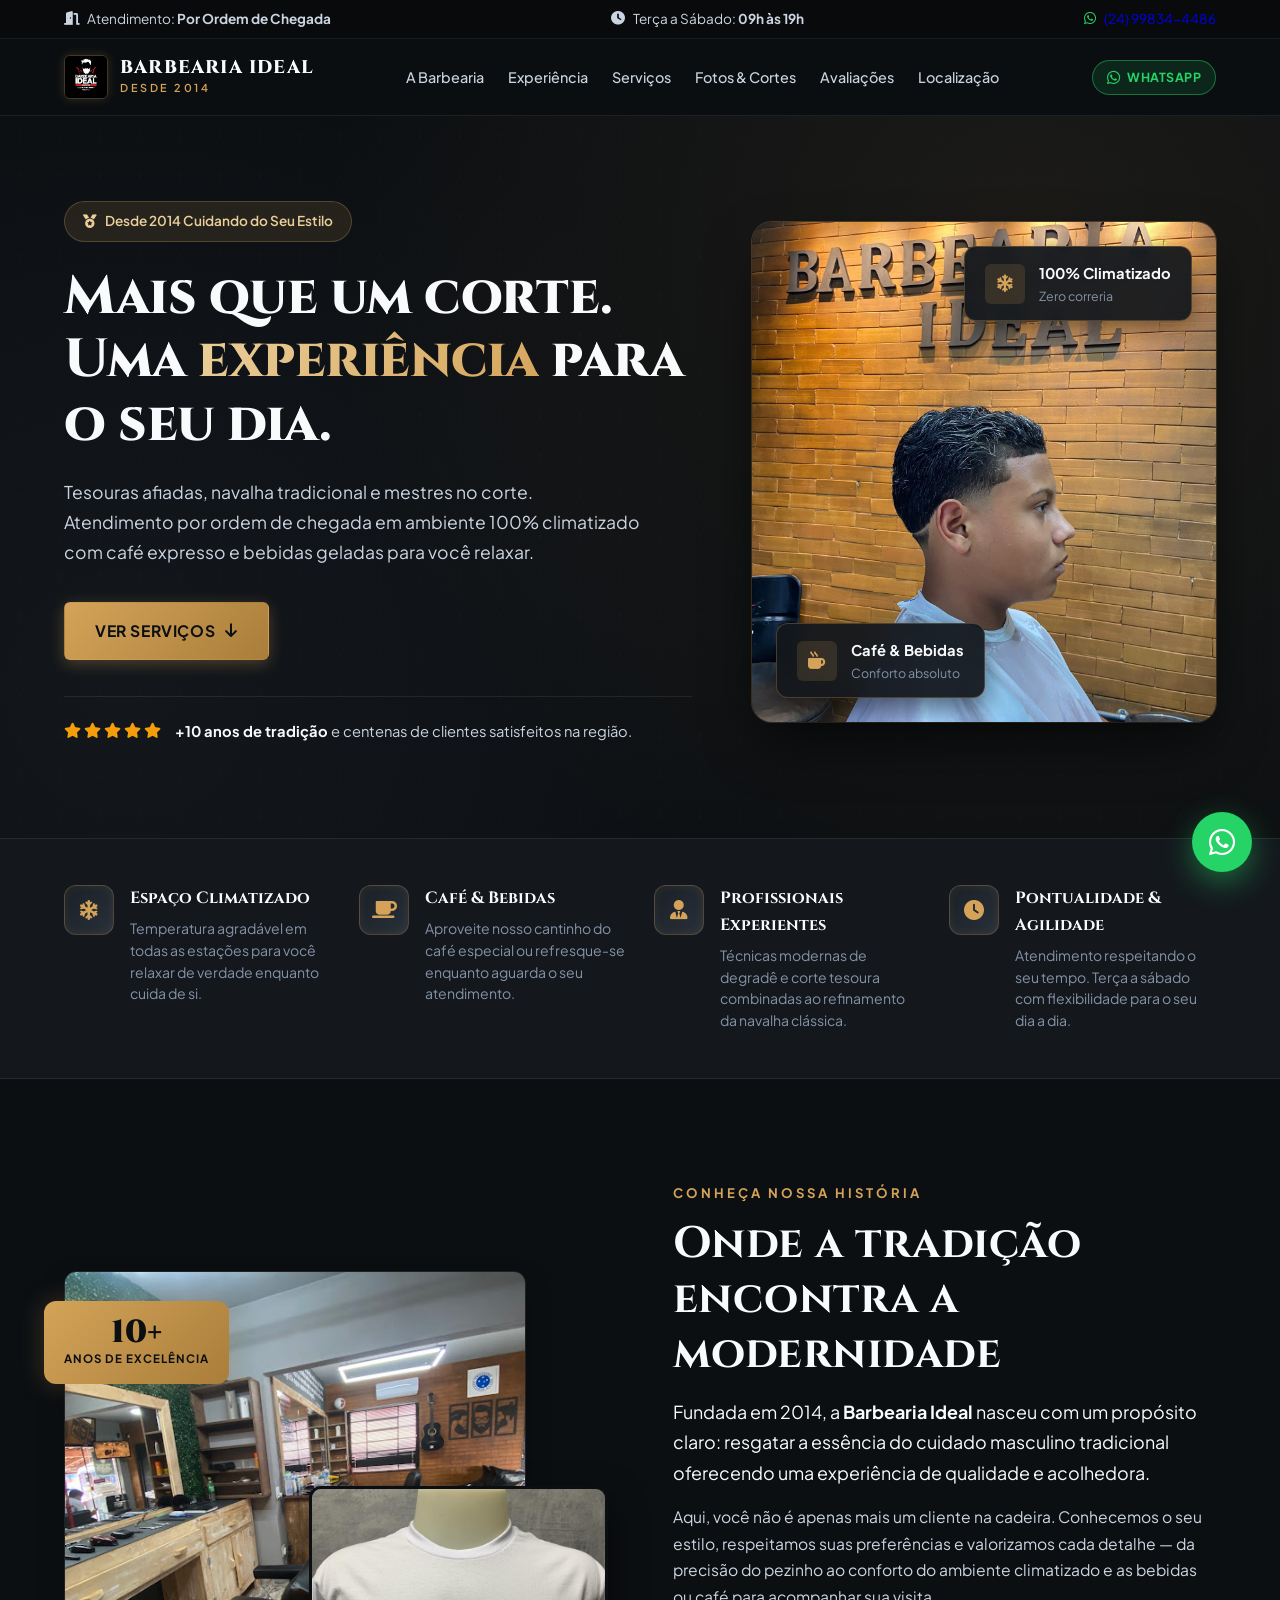
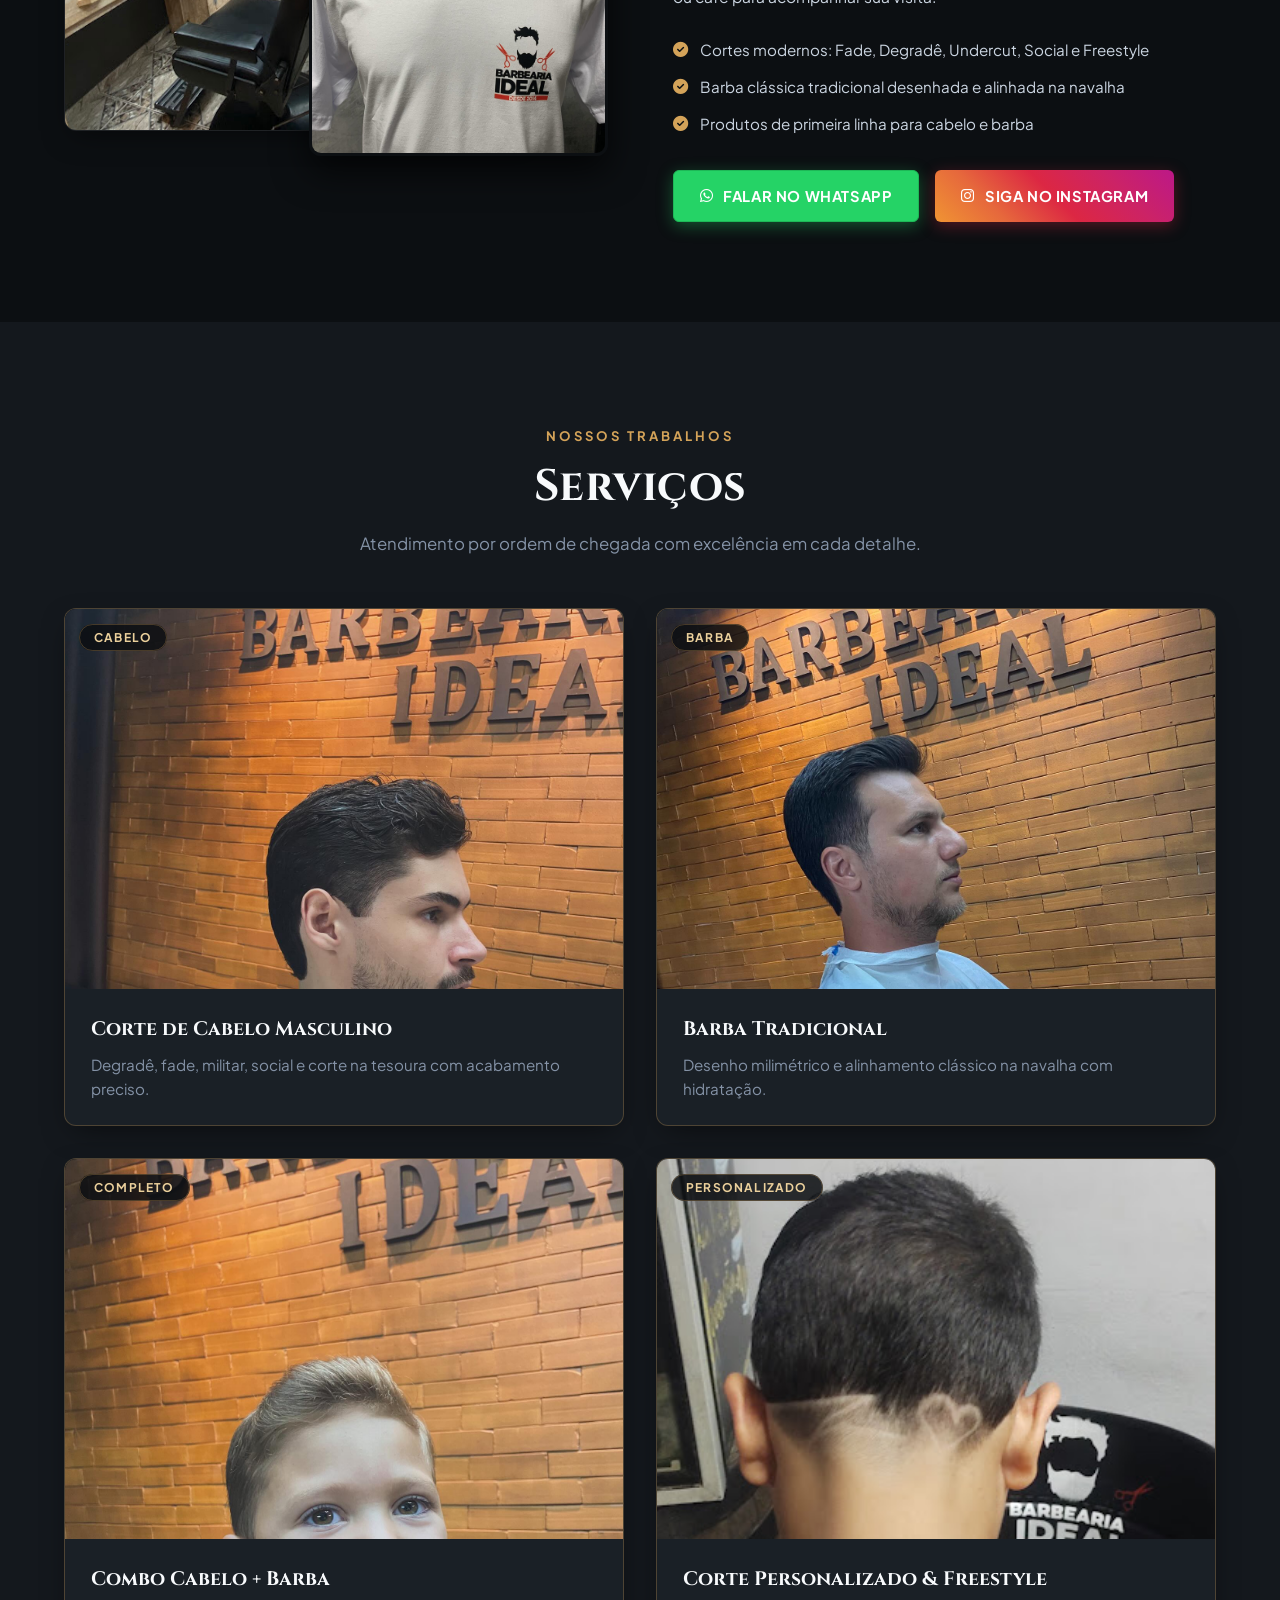
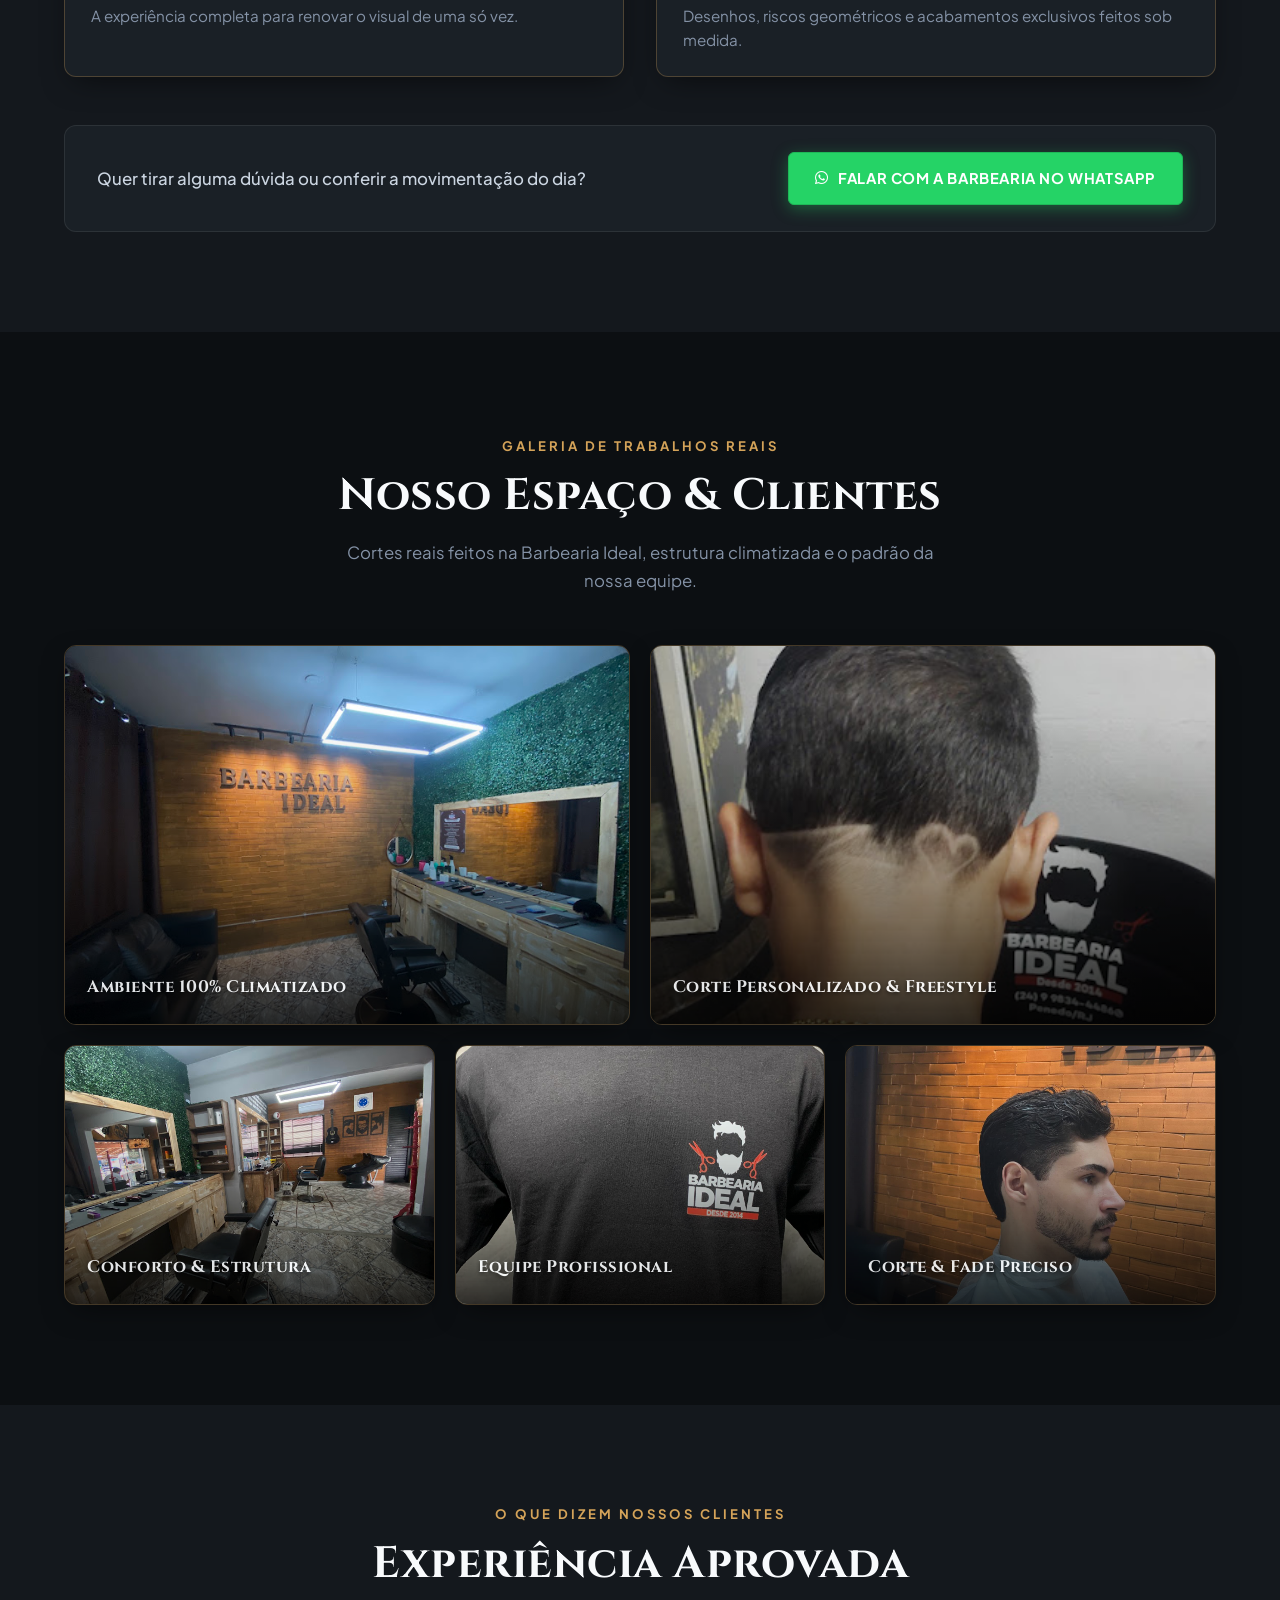
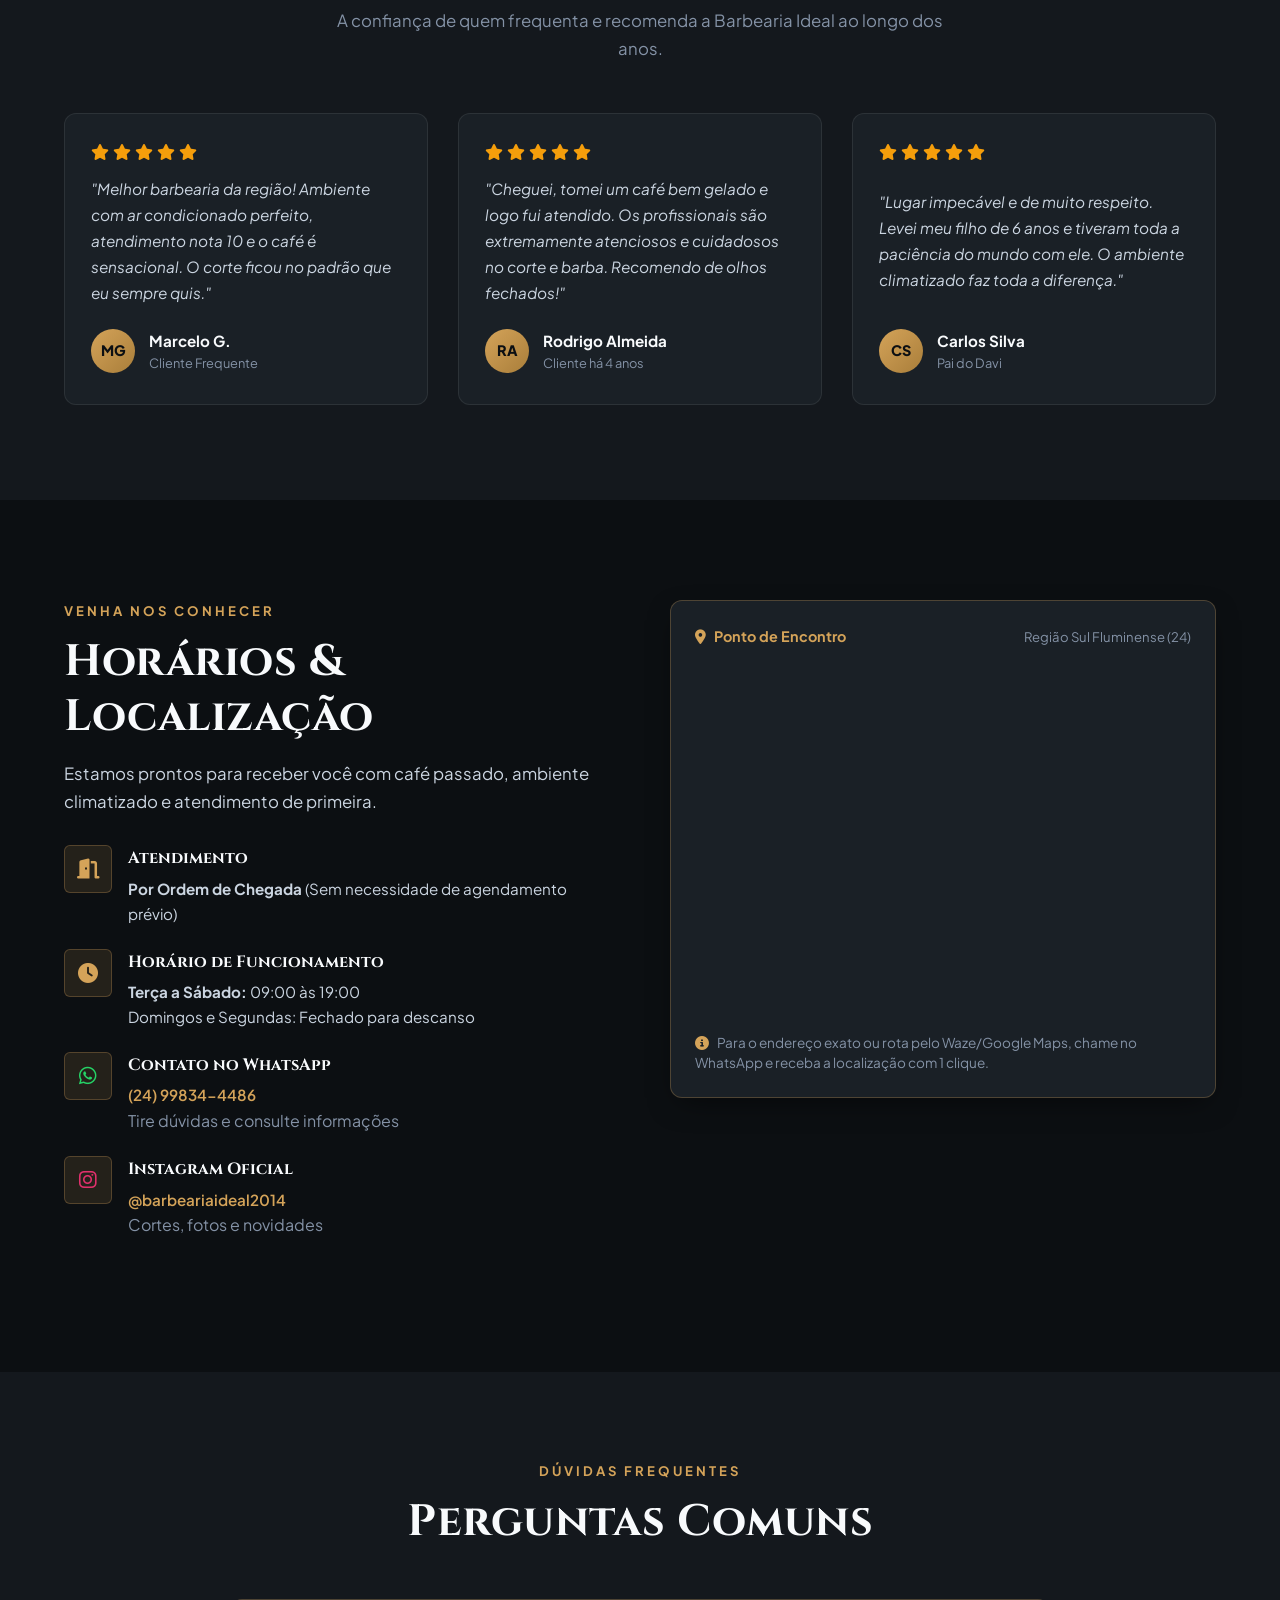
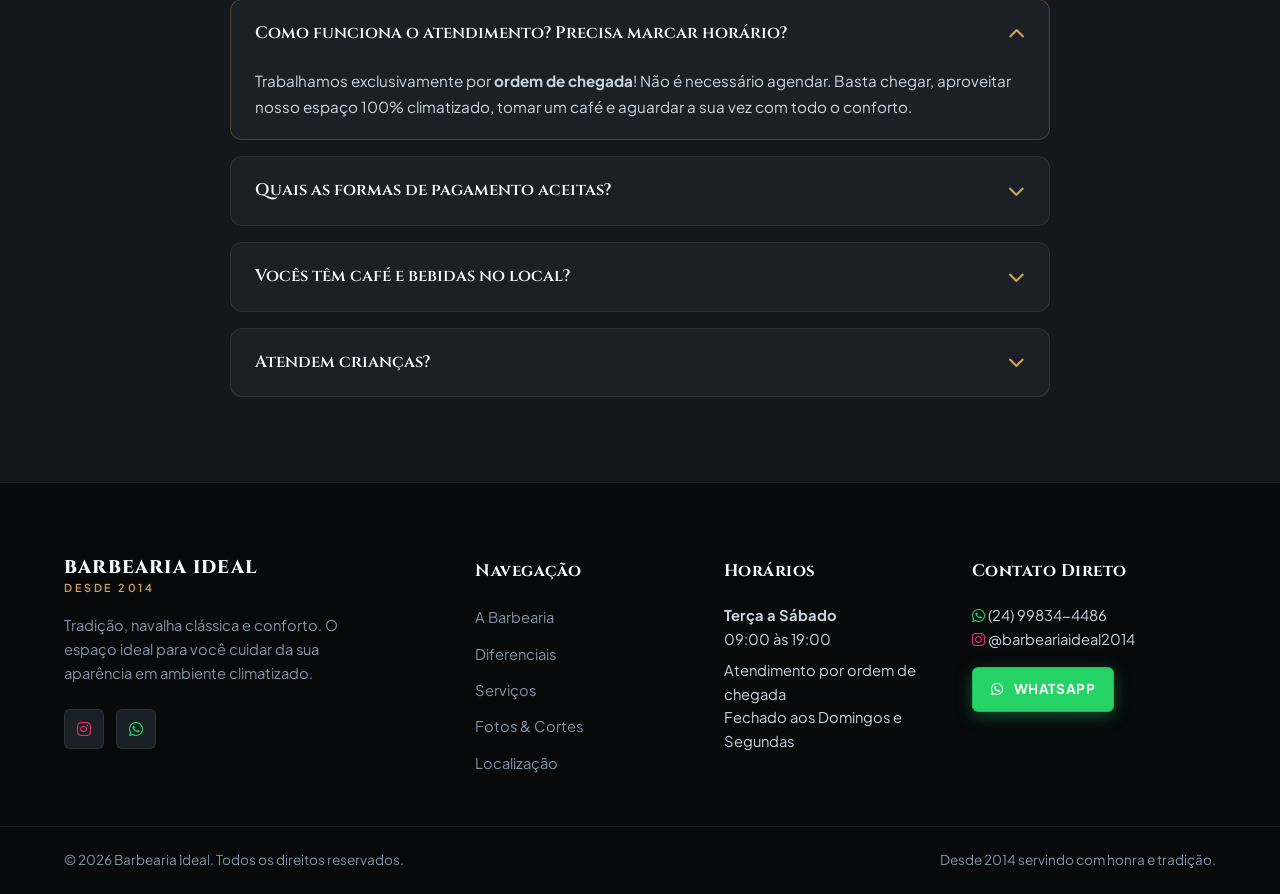
==== commit 13242c64: "style(servicos): amplia altura e calibra enquadramento das fotos para evitar cortes" ====
--- a/site/index.html
+++ b/site/index.html
@@ -25,7 +25,7 @@
   <link rel="stylesheet" href="https://cdnjs.cloudflare.com/ajax/libs/font-awesome/6.5.1/css/all.min.css">
   
   <!-- Stylesheet -->
-  <link rel="stylesheet" href="styles.css?v=4">
+  <link rel="stylesheet" href="styles.css?v=5">
   <style>
     *, *::before, *::after, a, a *, span, strong, em, button, p {
       text-decoration: none !important;
--- a/site/styles.css
+++ b/site/styles.css
@@ -801,15 +801,33 @@
 .service-media-thumb {
   position: relative;
   width: 100%;
-  height: 260px;
+  height: 380px;
   overflow: hidden;
+  background-color: #12161a;
 }
 
 .service-media-thumb img {
   width: 100%;
   height: 100%;
   object-fit: cover;
-  transition: transform 0.5s ease;
+  object-position: center 20%;
+  transition: transform 0.6s cubic-bezier(0.16, 1, 0.3, 1);
+}
+
+.service-media-card:nth-child(1) .service-media-thumb img {
+  object-position: center 20%;
+}
+
+.service-media-card:nth-child(2) .service-media-thumb img {
+  object-position: center 25%;
+}
+
+.service-media-card:nth-child(3) .service-media-thumb img {
+  object-position: center 15%;
+}
+
+.service-media-card:nth-child(4) .service-media-thumb img {
+  object-position: center 35%;
 }
 
 .service-media-card:hover .service-media-thumb img {
@@ -1539,6 +1557,10 @@
     gap: 24px;
   }
 
+  .service-media-thumb {
+    height: 300px;
+  }
+
   /* CTA de Serviços no Mobile: Botão perfeitamente contido e centralizado */
   .services-cta-bottom {
     flex-direction: column;
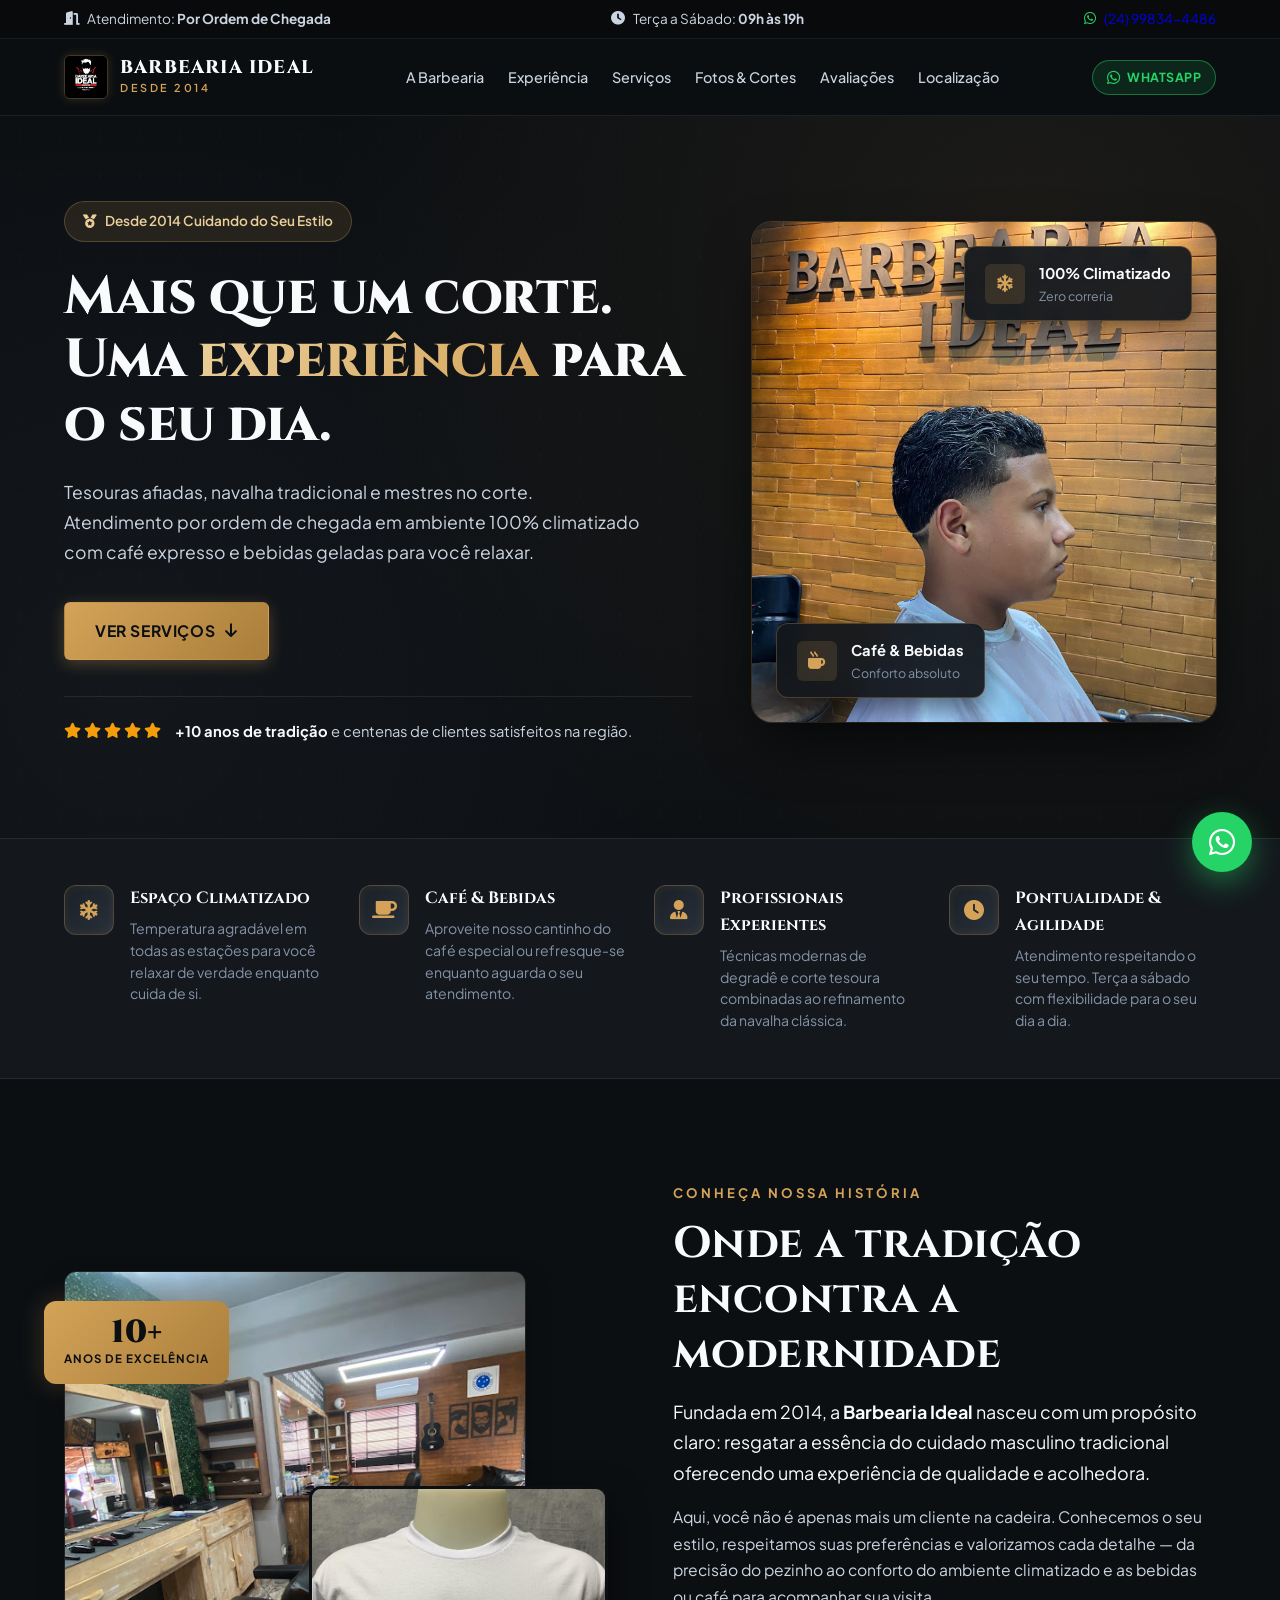
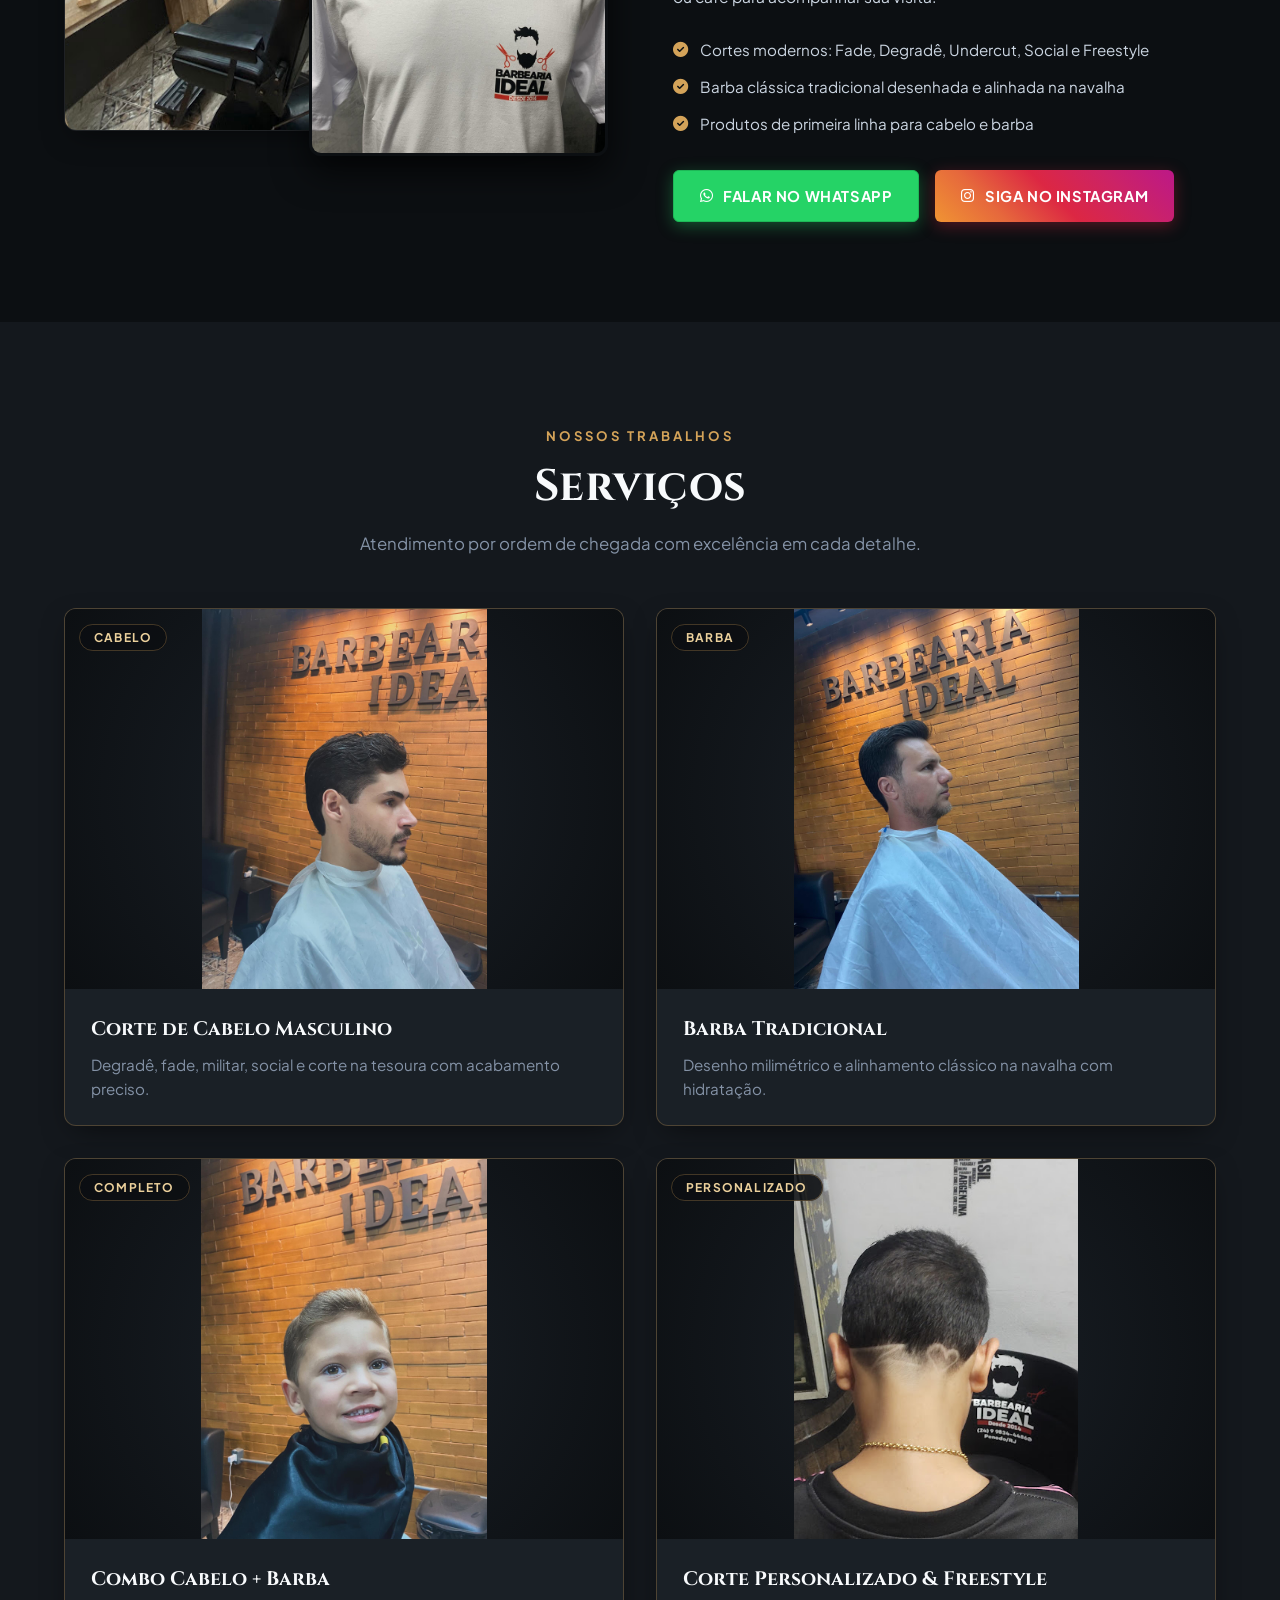
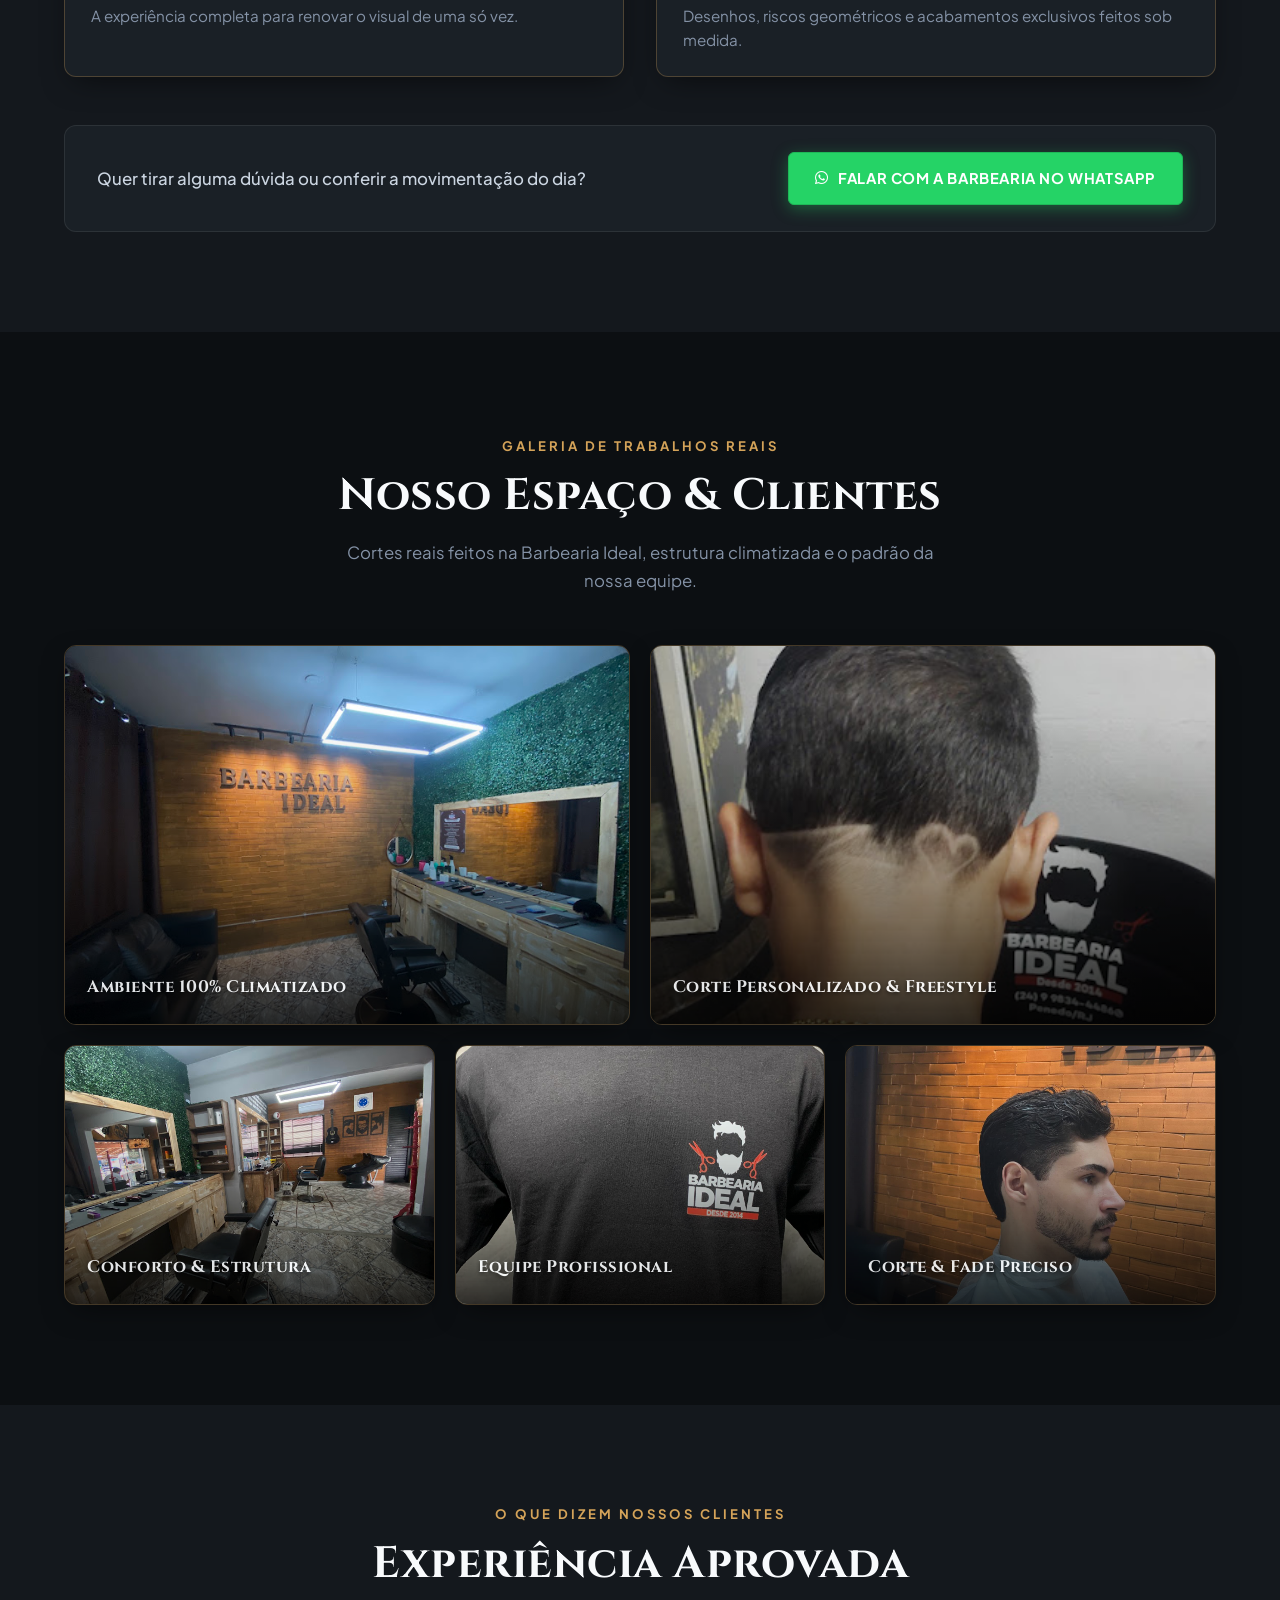
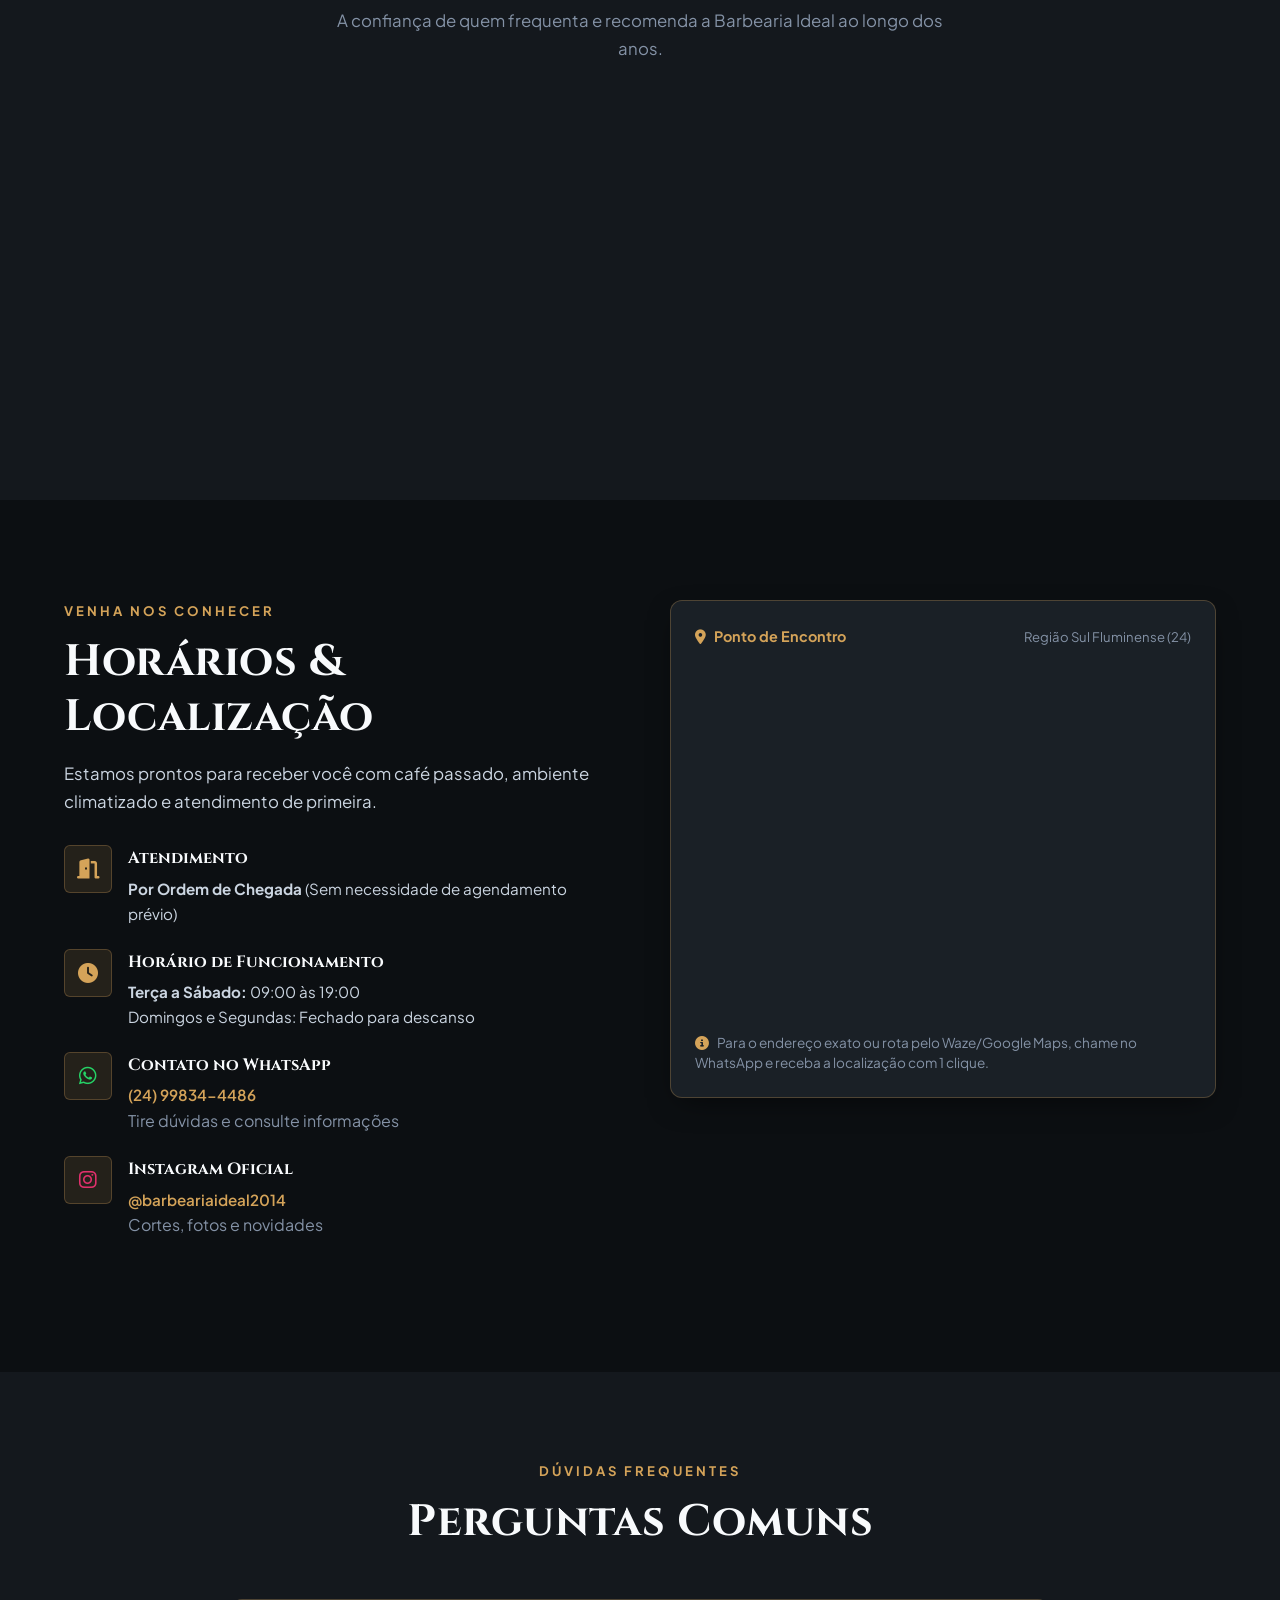
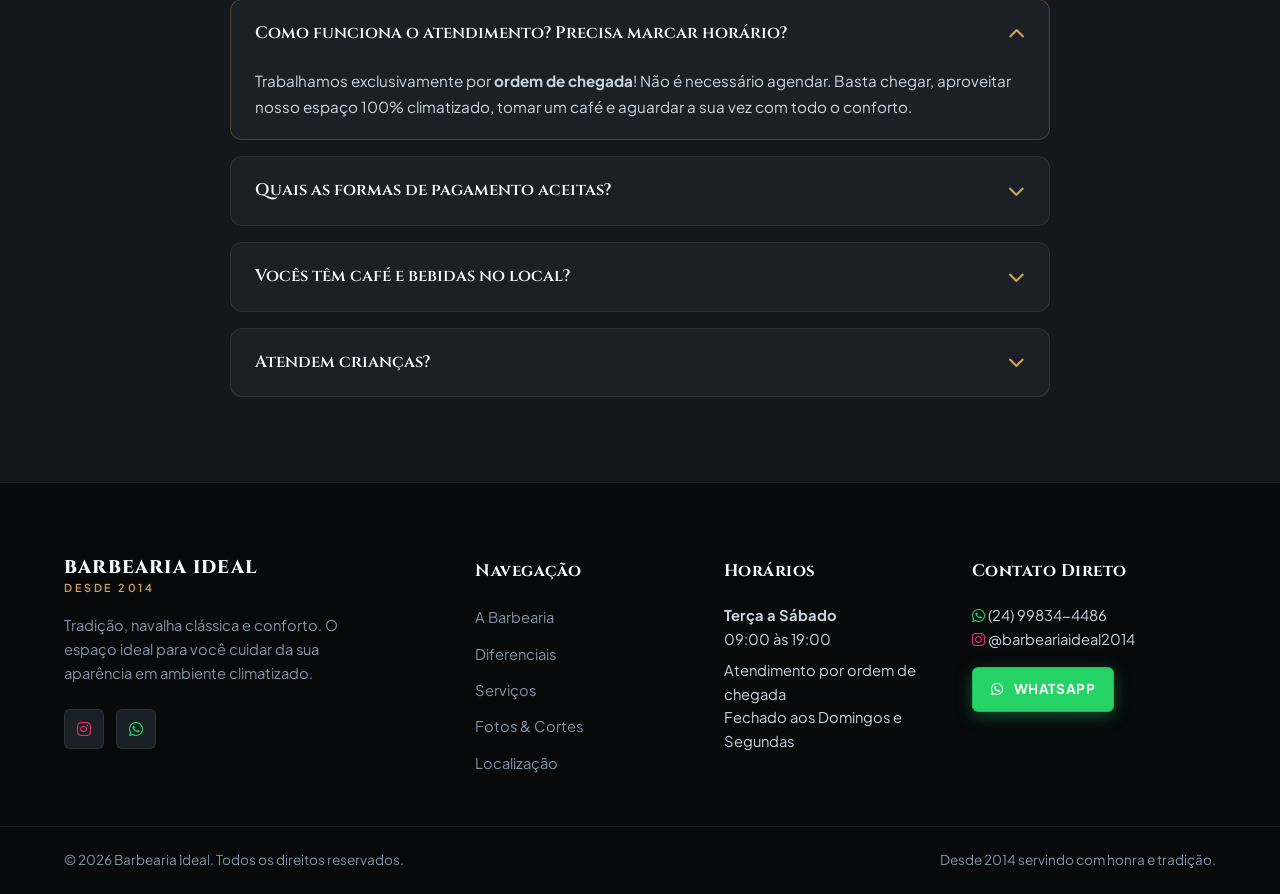
==== commit a8147f6e: "style(servicos): retira o zoom das fotos dos servicos para mostrar a pessoa completa" ====
--- a/site/index.html
+++ b/site/index.html
@@ -25,7 +25,7 @@
   <link rel="stylesheet" href="https://cdnjs.cloudflare.com/ajax/libs/font-awesome/6.5.1/css/all.min.css">
   
   <!-- Stylesheet -->
-  <link rel="stylesheet" href="styles.css?v=5">
+  <link rel="stylesheet" href="styles.css?v=6">
   <style>
     *, *::before, *::after, a, a *, span, strong, em, button, p {
       text-decoration: none !important;
--- a/site/styles.css
+++ b/site/styles.css
@@ -803,35 +803,22 @@
   width: 100%;
   height: 380px;
   overflow: hidden;
-  background-color: #12161a;
+  background: radial-gradient(circle at center, #1a2027 0%, #0c0f12 100%);
+  display: flex;
+  align-items: center;
+  justify-content: center;
 }
 
 .service-media-thumb img {
   width: 100%;
   height: 100%;
-  object-fit: cover;
-  object-position: center 20%;
-  transition: transform 0.6s cubic-bezier(0.16, 1, 0.3, 1);
-}
-
-.service-media-card:nth-child(1) .service-media-thumb img {
-  object-position: center 20%;
-}
-
-.service-media-card:nth-child(2) .service-media-thumb img {
-  object-position: center 25%;
-}
-
-.service-media-card:nth-child(3) .service-media-thumb img {
-  object-position: center 15%;
-}
-
-.service-media-card:nth-child(4) .service-media-thumb img {
-  object-position: center 35%;
+  object-fit: contain;
+  object-position: center;
+  transition: transform 0.4s ease;
 }
 
 .service-media-card:hover .service-media-thumb img {
-  transform: scale(1.05);
+  transform: scale(1.02);
 }
 
 .service-media-overlay {
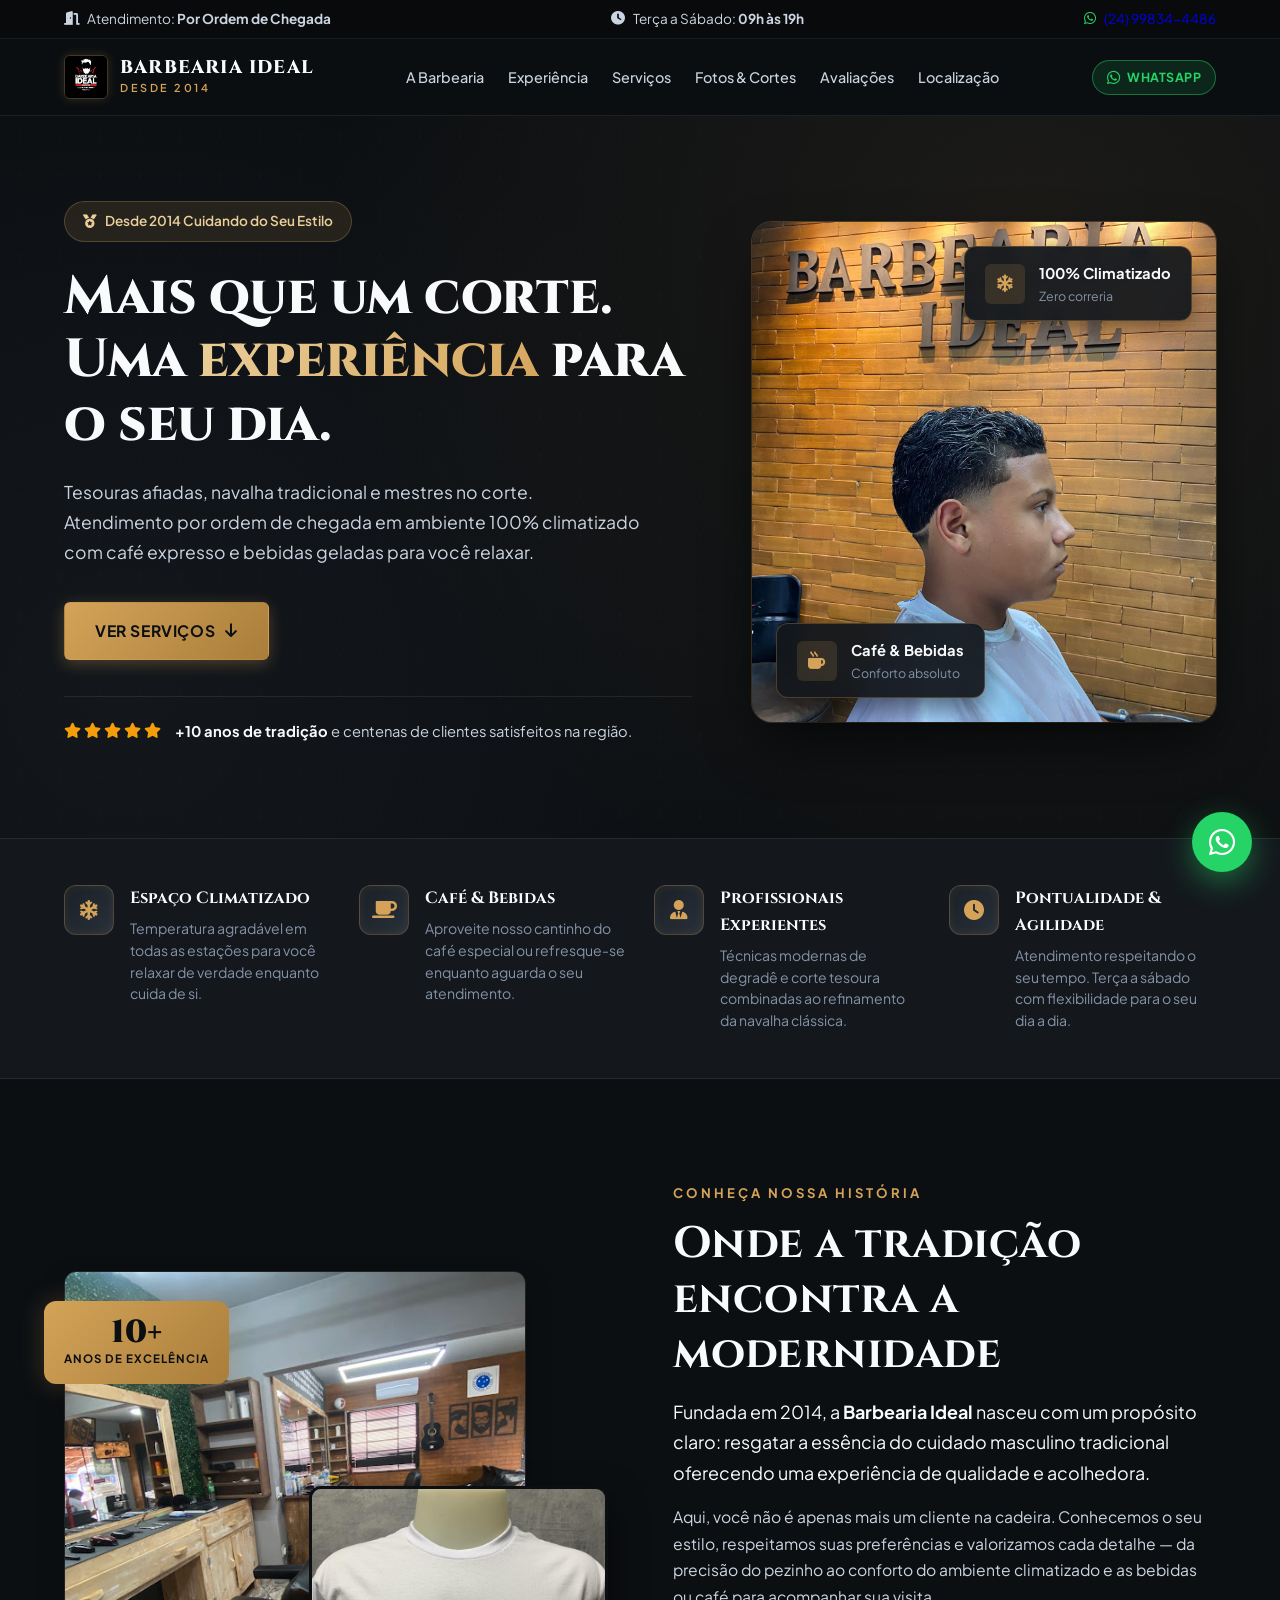
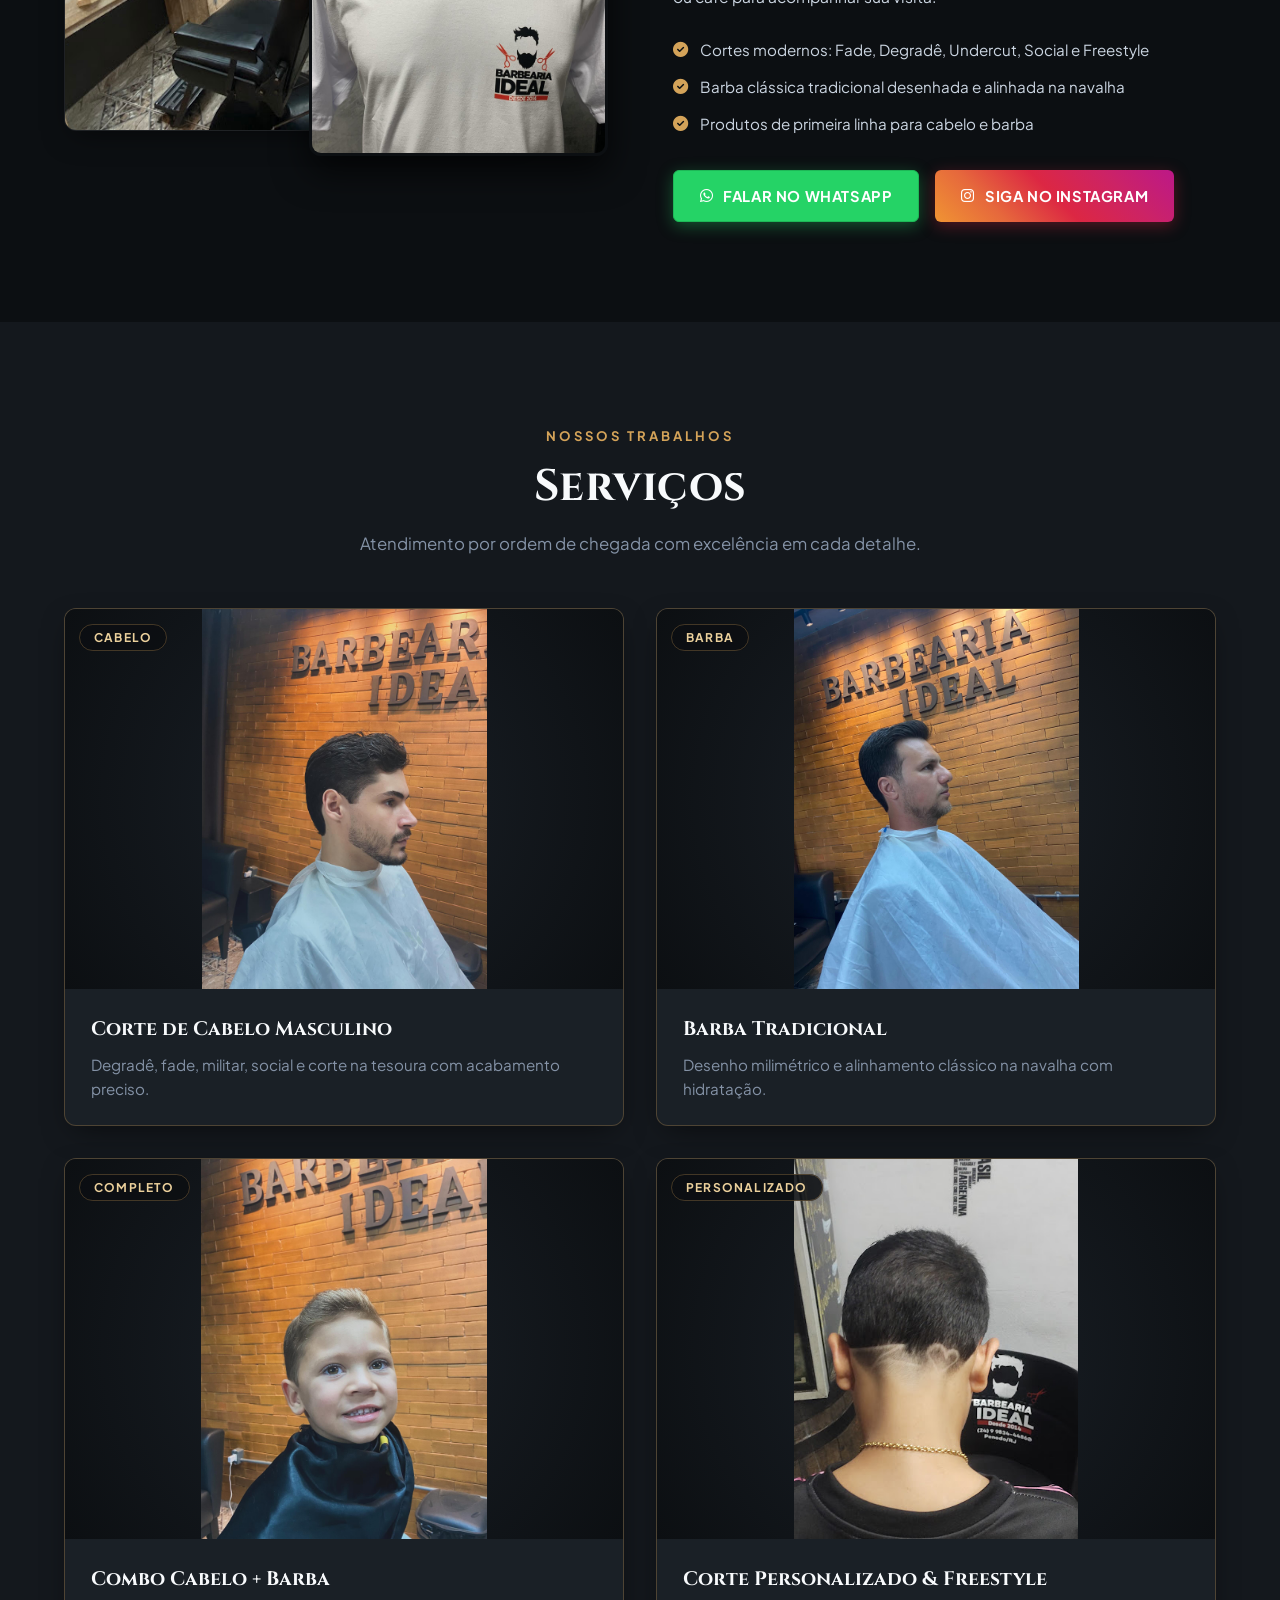
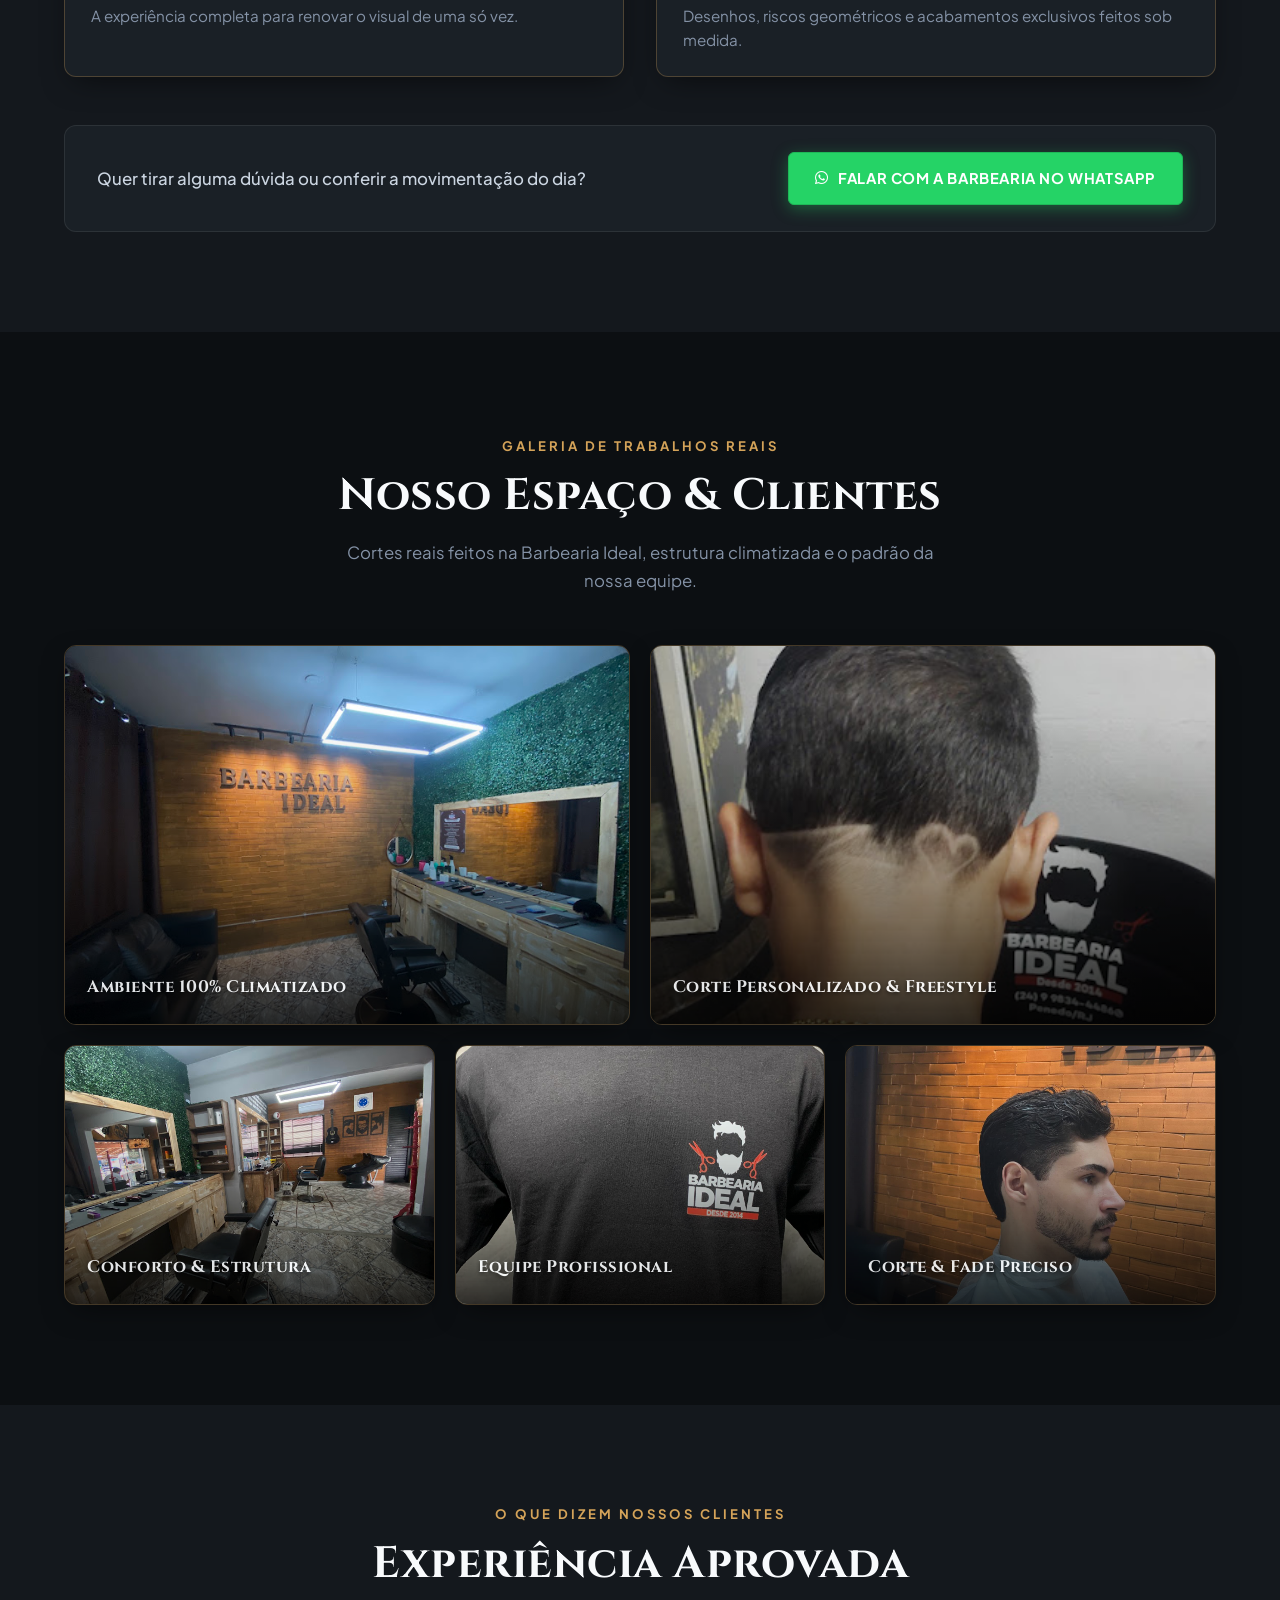
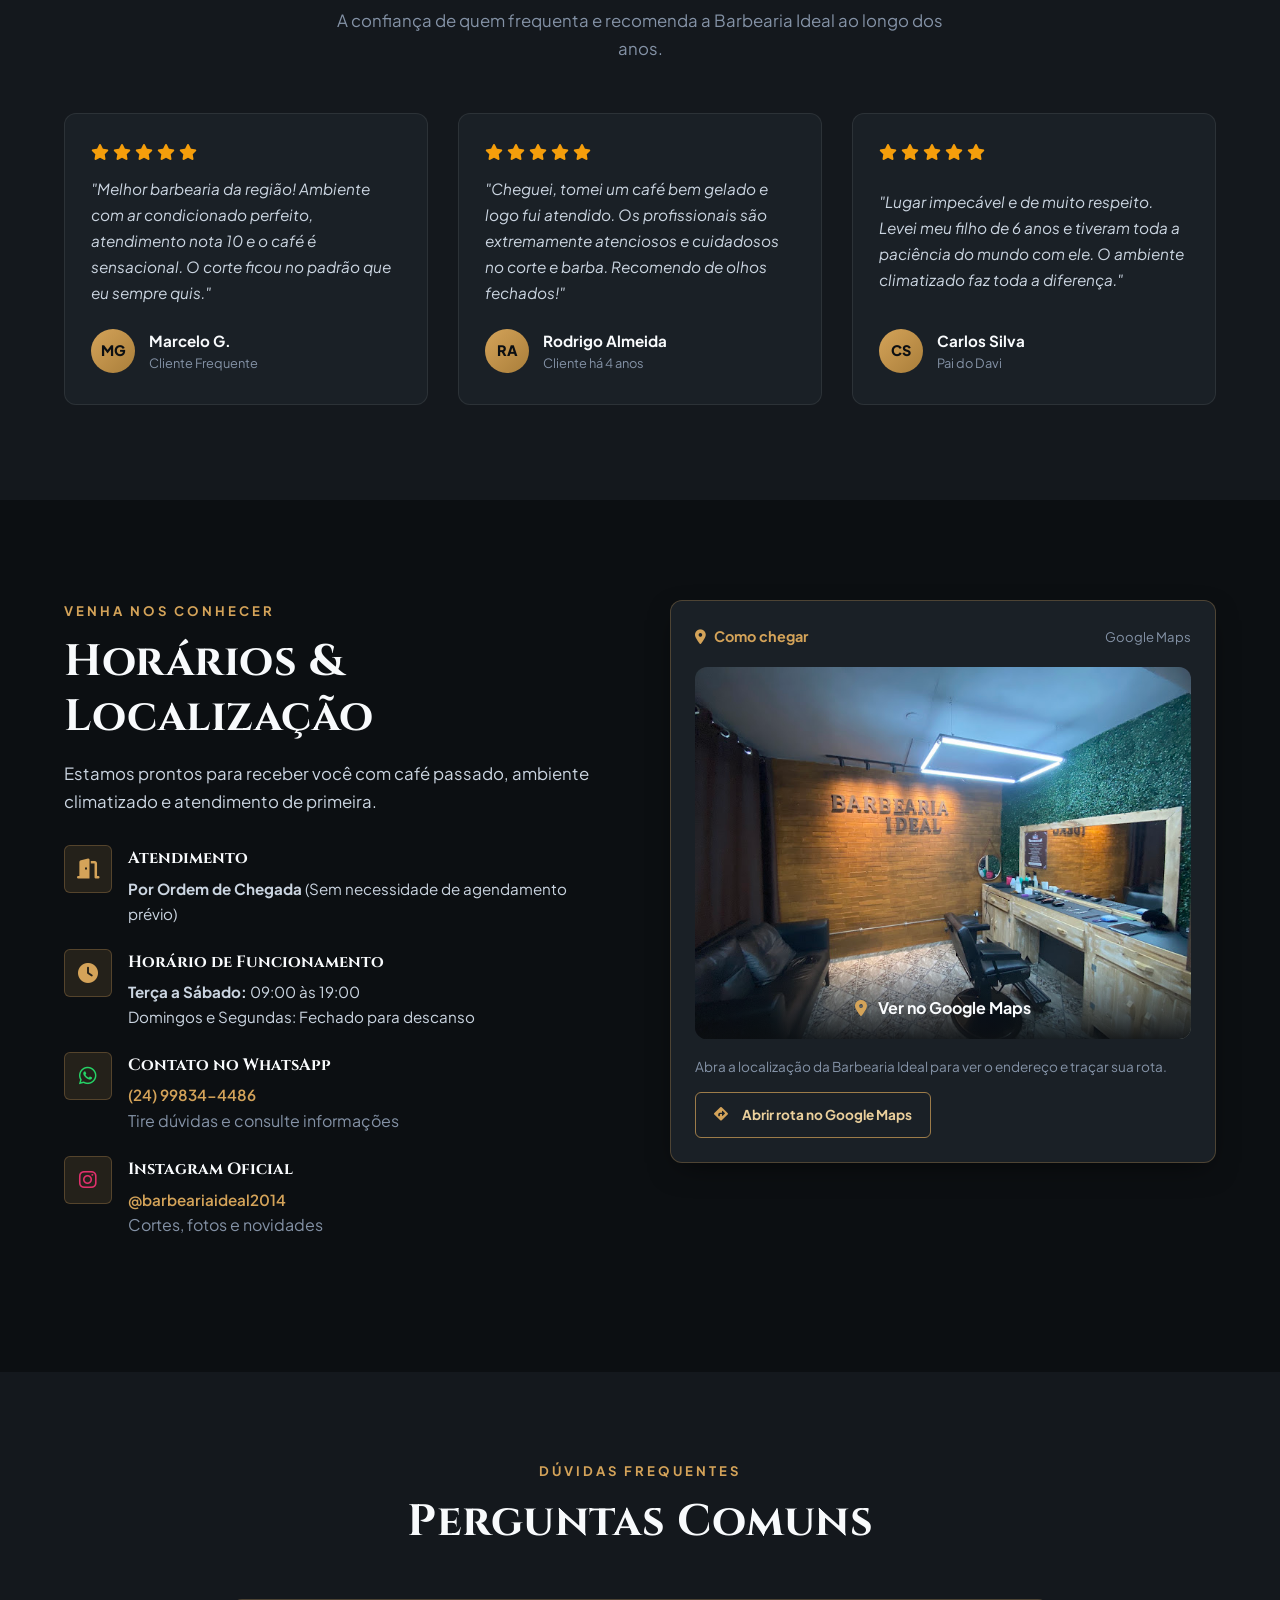
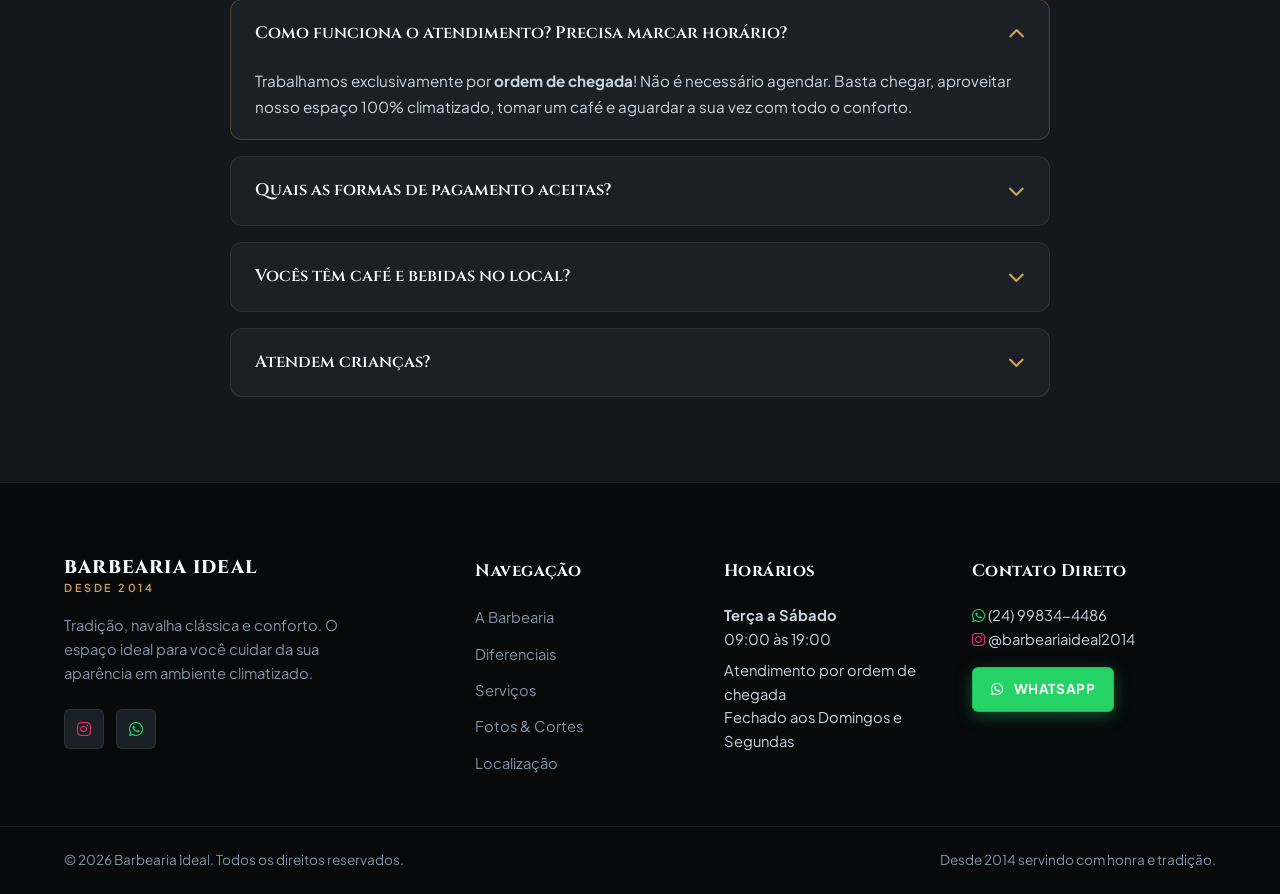
==== commit 14db485e: "Corrige localização e imagem do site" ====
--- a/site/index.html
+++ b/site/index.html
@@ -470,22 +470,16 @@
       <div class="contact-map-panel">
         <div class="map-card">
           <div class="map-header">
-            <div class="map-tag"><i class="fa-solid fa-location-dot"></i> Ponto de Encontro</div>
-            <span class="map-region">Região Sul Fluminense (24)</span>
-          </div>
-          <div class="map-canvas">
-            <iframe 
-              title="Localização Barbearia Ideal"
-              src="https://www.google.com/maps/embed?pb=!1m18!1m12!1m3!1d117765.2530182657!2d-44.2000000!3d-22.5000000!2m3!1f0!2f0!3f0!3m2!1i1024!2i768!4f13.1!3m3!1m2!1s0x0%3A0x0!2zMjLCsDMwJzAwLjAiUyA0NMKwMTInMDAuMCJX!5e0!3m2!1spt-BR!2sbr!4v1600000000000!5m2!1spt-BR!2sbr" 
-              width="100%" 
-              height="340" 
-              style="border:0; border-radius: 12px; filter: invert(90%) hue-rotate(180deg);" 
-              allowfullscreen="" 
-              loading="lazy">
-            </iframe>
-          </div>
+            <div class="map-tag"><i class="fa-solid fa-location-dot" aria-hidden="true"></i> Como chegar</div>
+            <span class="map-region">Google Maps</span>
+          </div>
+          <a class="map-photo-link" href="https://maps.app.goo.gl/Y99ynTgvqZY4PNak6" target="_blank" rel="noopener noreferrer" aria-label="Abrir localização da Barbearia Ideal no Google Maps">
+            <img src="assets/images/ambiente-real-2.jpg" alt="Interior da Barbearia Ideal com o nome da barbearia na parede" width="680" height="510" loading="lazy">
+            <span class="map-photo-overlay" aria-hidden="true"><i class="fa-solid fa-location-dot"></i> Ver no Google Maps</span>
+          </a>
           <div class="map-footer">
-            <p><i class="fa-solid fa-circle-info"></i> Para o endereço exato ou rota pelo Waze/Google Maps, chame no WhatsApp e receba a localização com 1 clique.</p>
+            <p>Abra a localização da Barbearia Ideal para ver o endereço e traçar sua rota.</p>
+            <a class="map-route-link" href="https://maps.app.goo.gl/Y99ynTgvqZY4PNak6" target="_blank" rel="noopener noreferrer"><i class="fa-solid fa-diamond-turn-right" aria-hidden="true"></i> Abrir rota no Google Maps</a>
           </div>
         </div>
       </div>
--- a/site/styles.css
+++ b/site/styles.css
@@ -1127,11 +1127,59 @@
   color: var(--text-muted);
 }
 
+.map-photo-link {
+  position: relative;
+  display: block;
+  overflow: hidden;
+  border-radius: var(--radius-md);
+  aspect-ratio: 4 / 3;
+}
+
+.map-photo-link img {
+  width: 100%;
+  height: 100%;
+  object-fit: cover;
+}
+
+.map-photo-overlay {
+  position: absolute;
+  inset: auto 0 0;
+  padding: 30px 20px 18px;
+  background: linear-gradient(transparent, rgba(12, 15, 18, 0.9));
+  color: var(--text-primary);
+  font-weight: 700;
+  text-align: center;
+}
+
+.map-photo-overlay i {
+  color: var(--color-gold);
+  margin-right: 8px;
+}
+
 .map-footer {
   margin-top: 18px;
   font-size: 0.85rem;
   color: var(--text-muted);
   line-height: 1.5;
+}
+
+.map-route-link {
+  display: inline-flex;
+  align-items: center;
+  gap: 8px;
+  margin-top: 14px;
+  padding: 12px 18px;
+  border: 1px solid var(--border-gold-strong);
+  border-radius: var(--radius-sm);
+  color: var(--color-gold-light);
+  font-weight: 700;
+}
+
+.map-route-link:hover,
+.map-route-link:focus-visible,
+.map-photo-link:focus-visible {
+  outline: 2px solid var(--color-gold-light);
+  outline-offset: 3px;
 }
 
 .map-footer i {
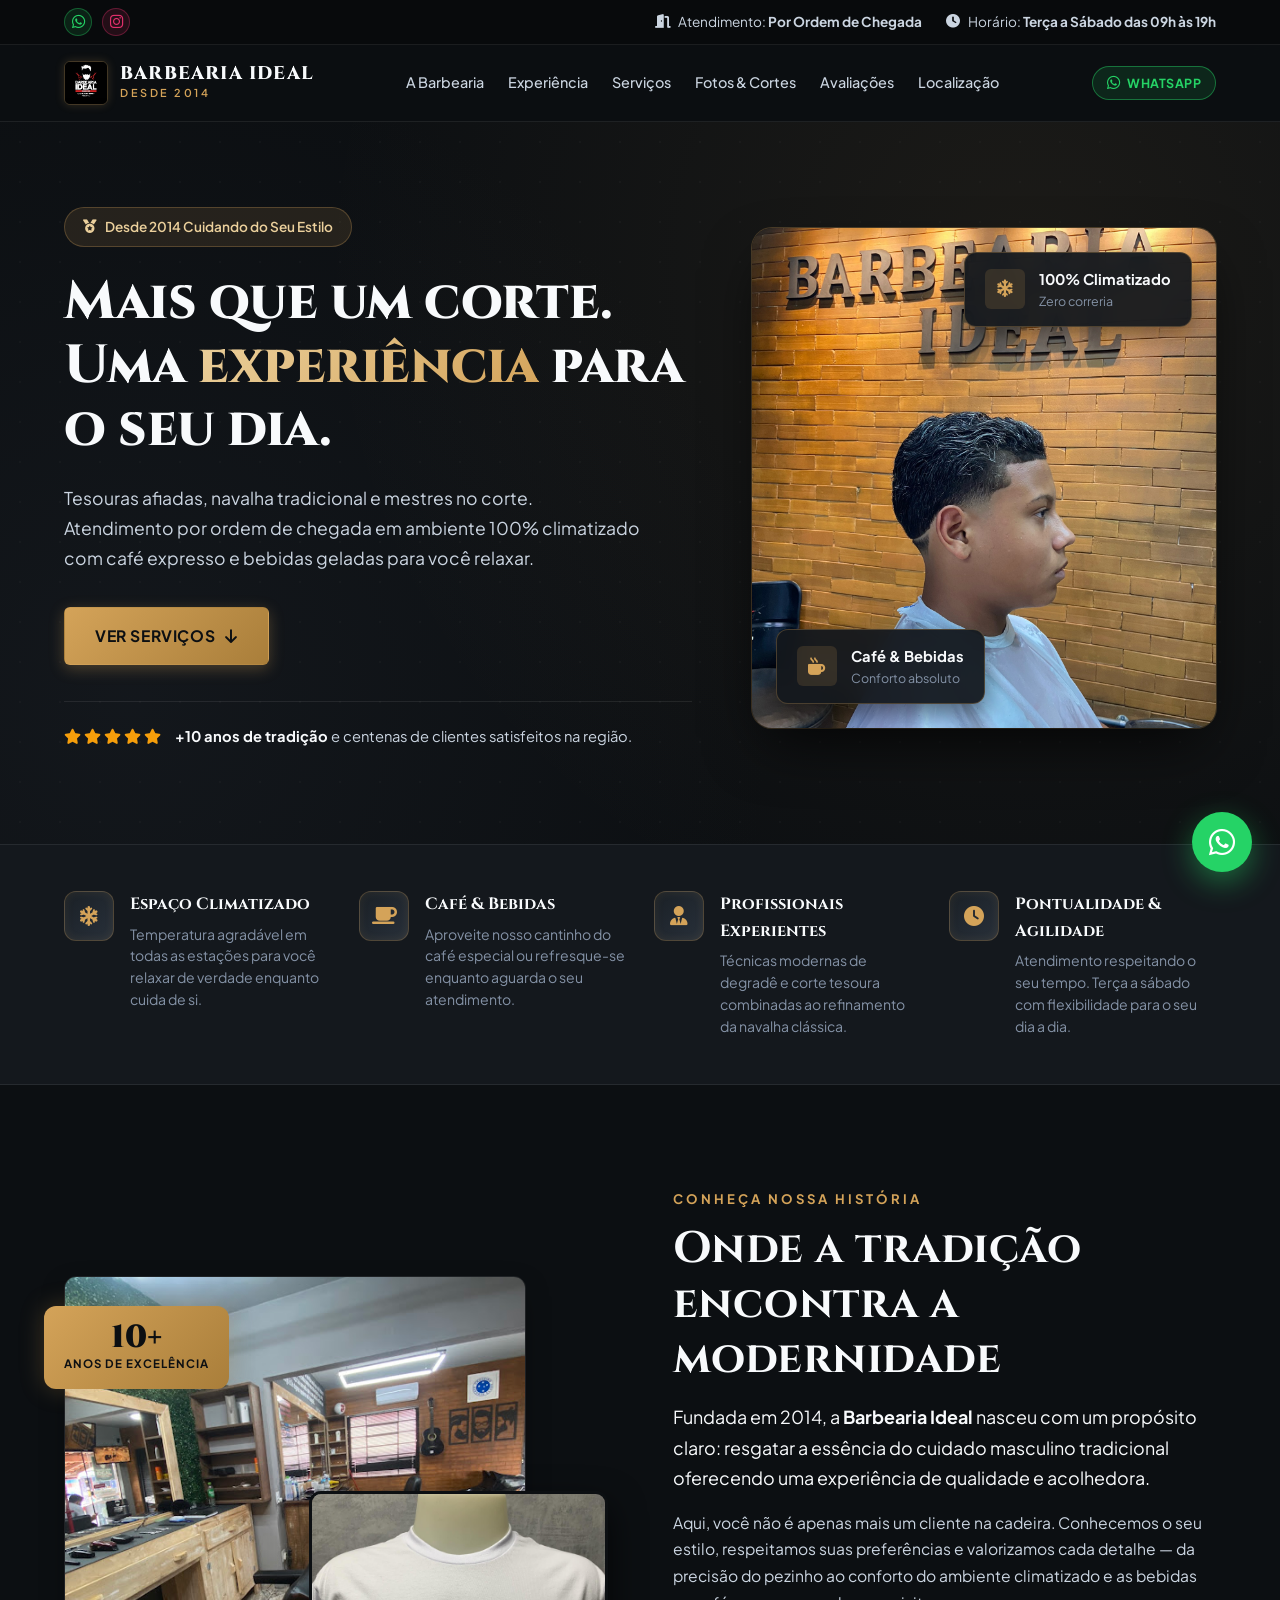
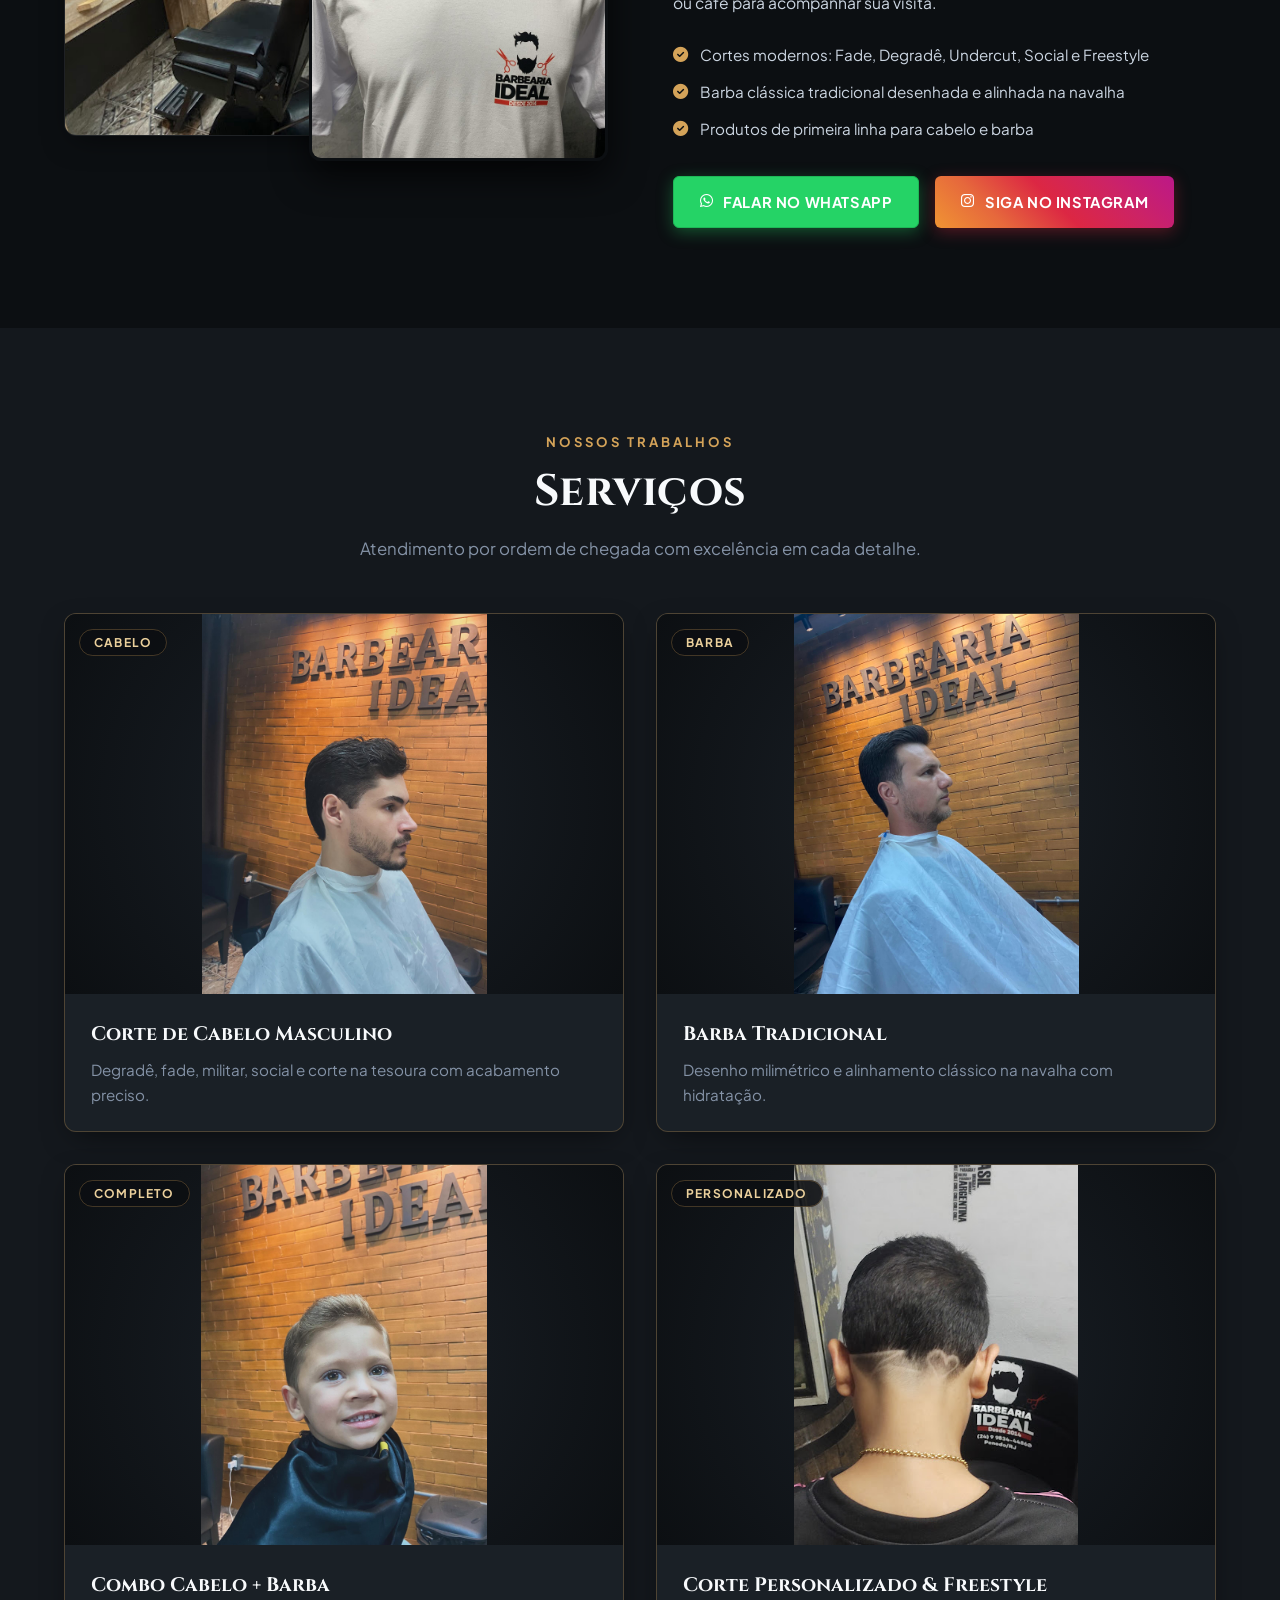
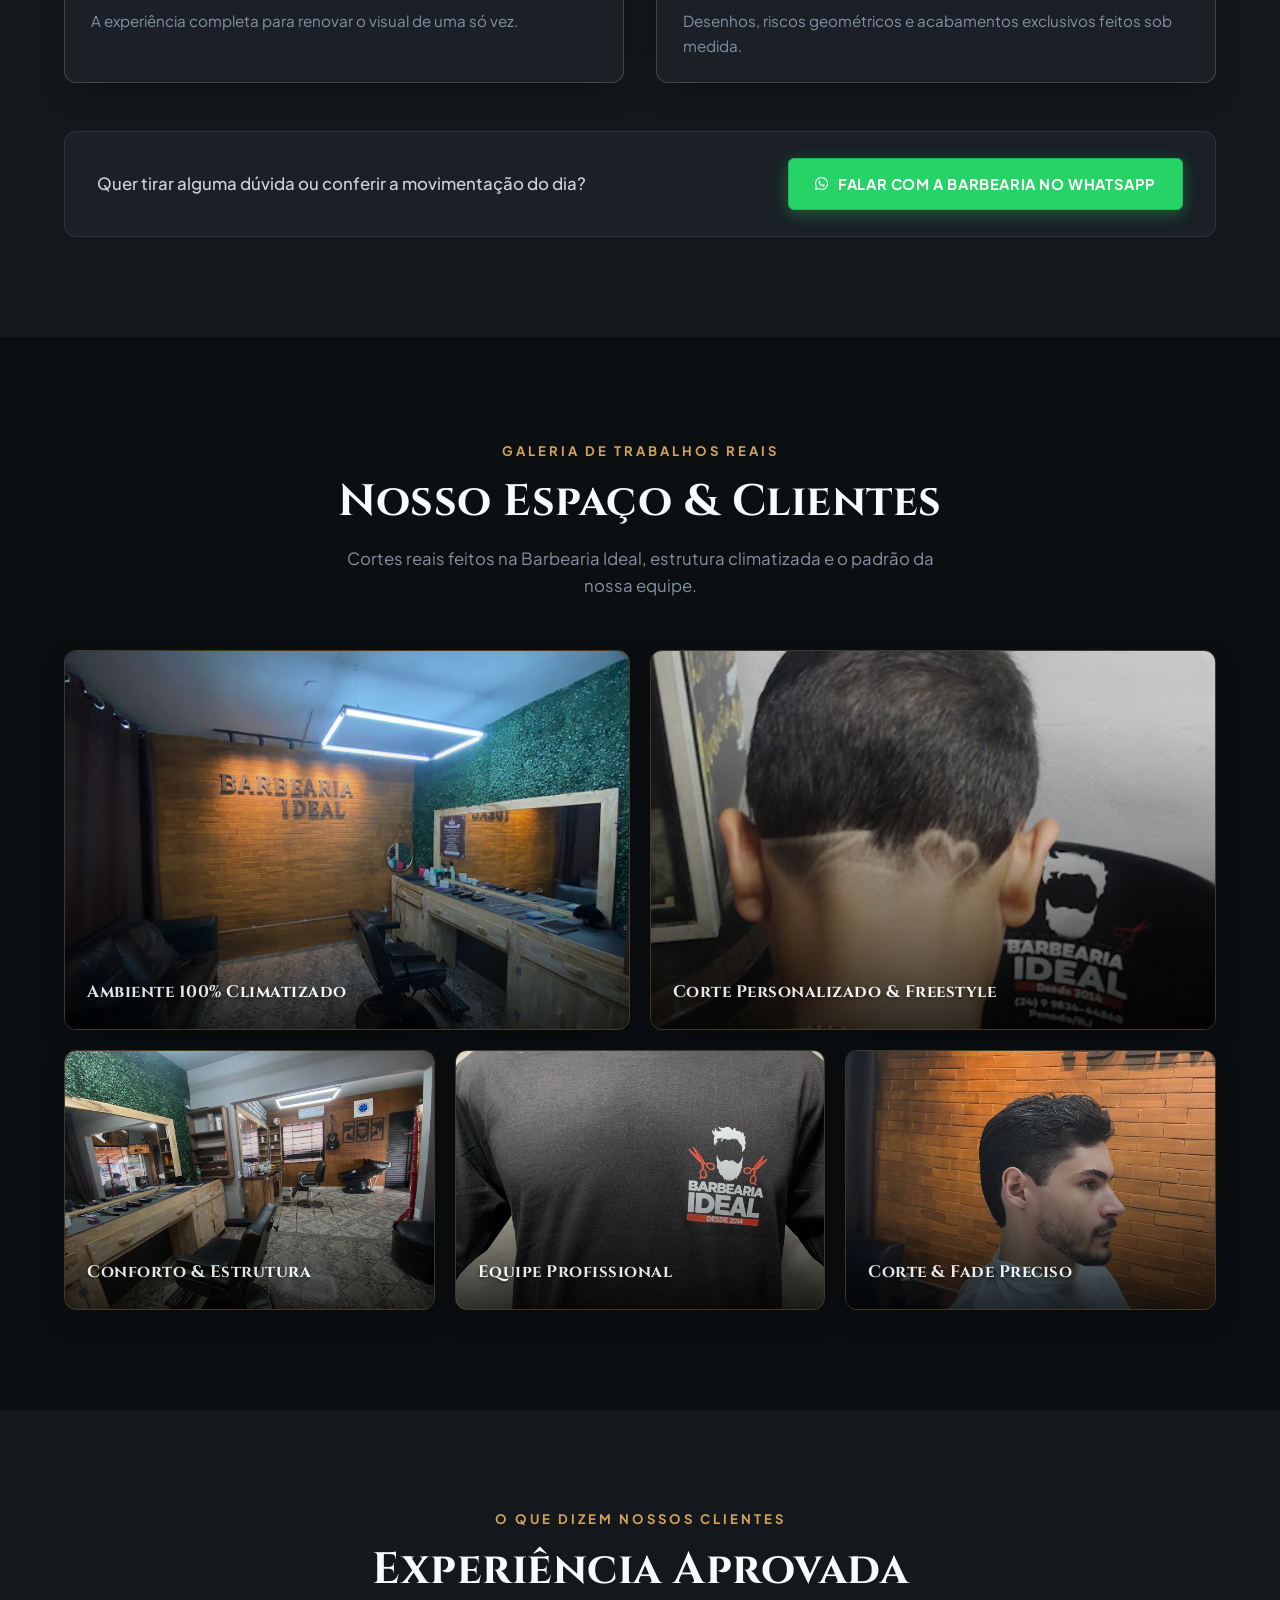
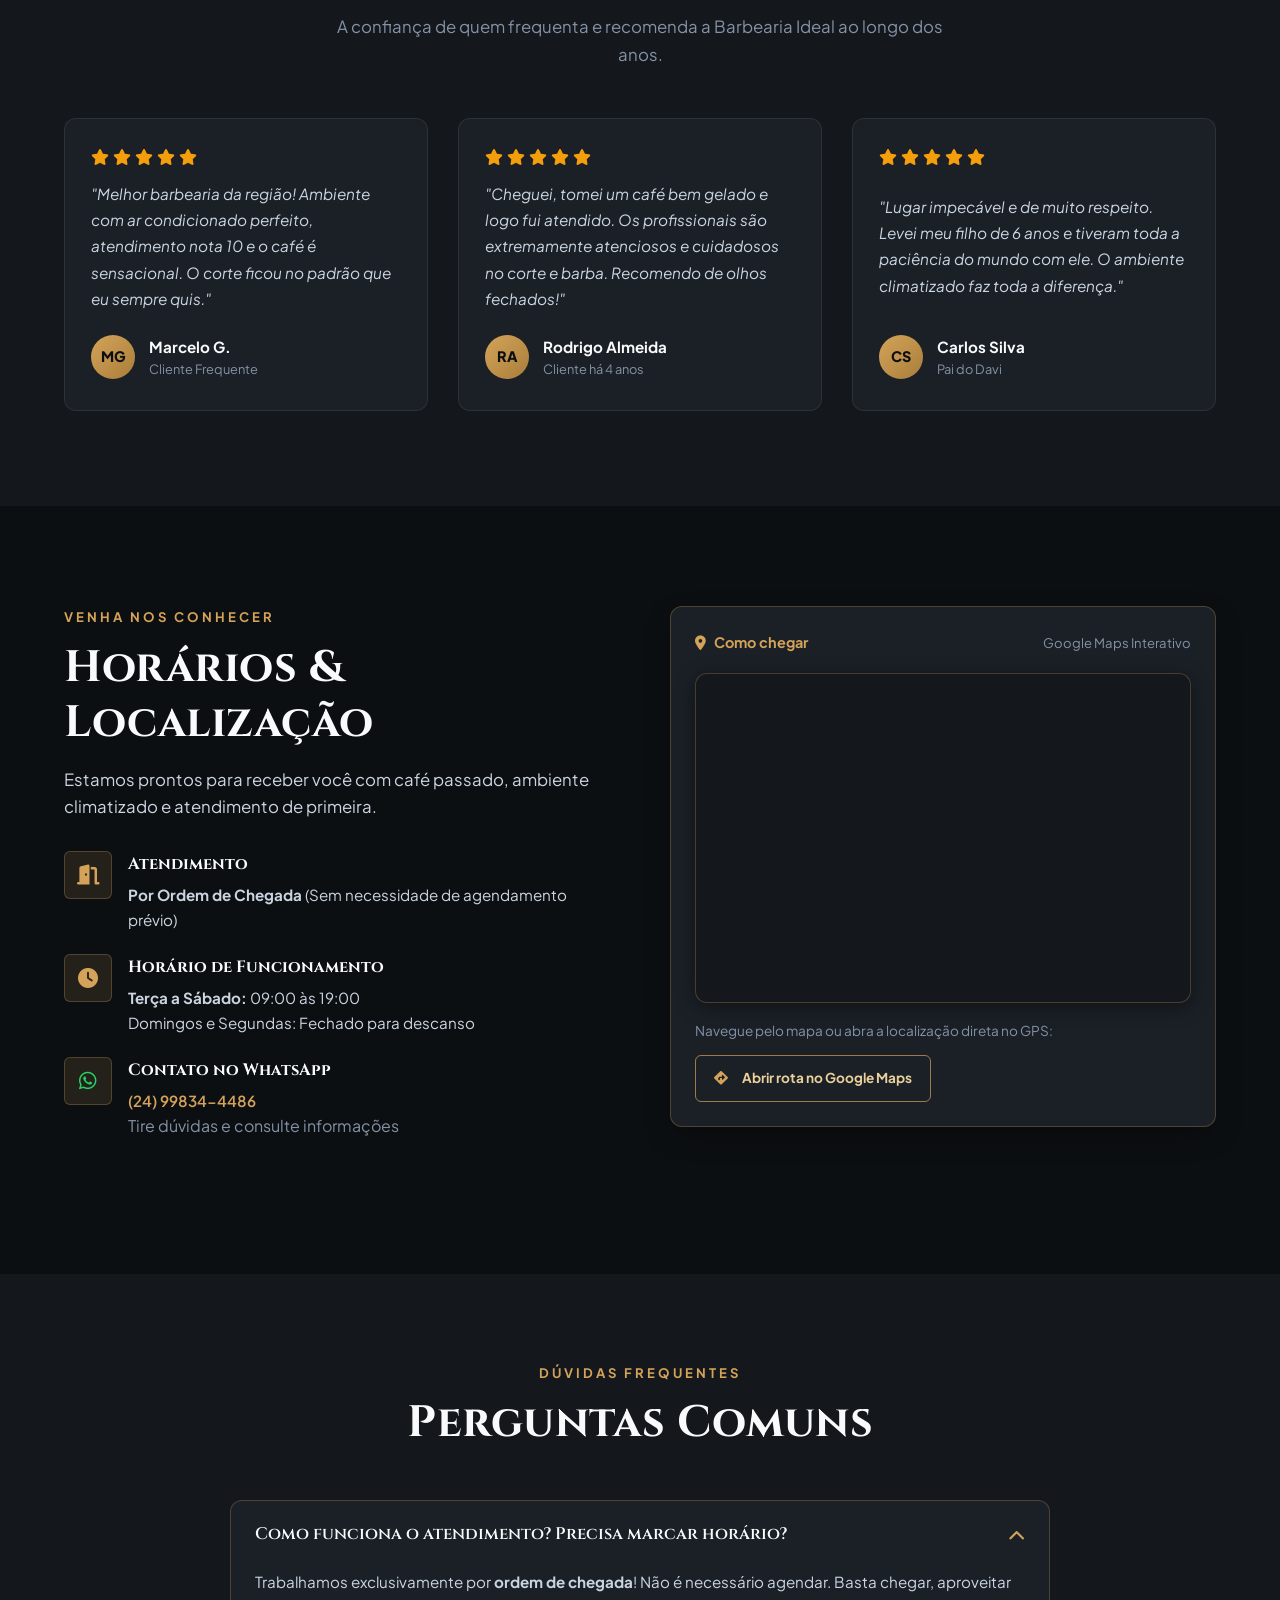
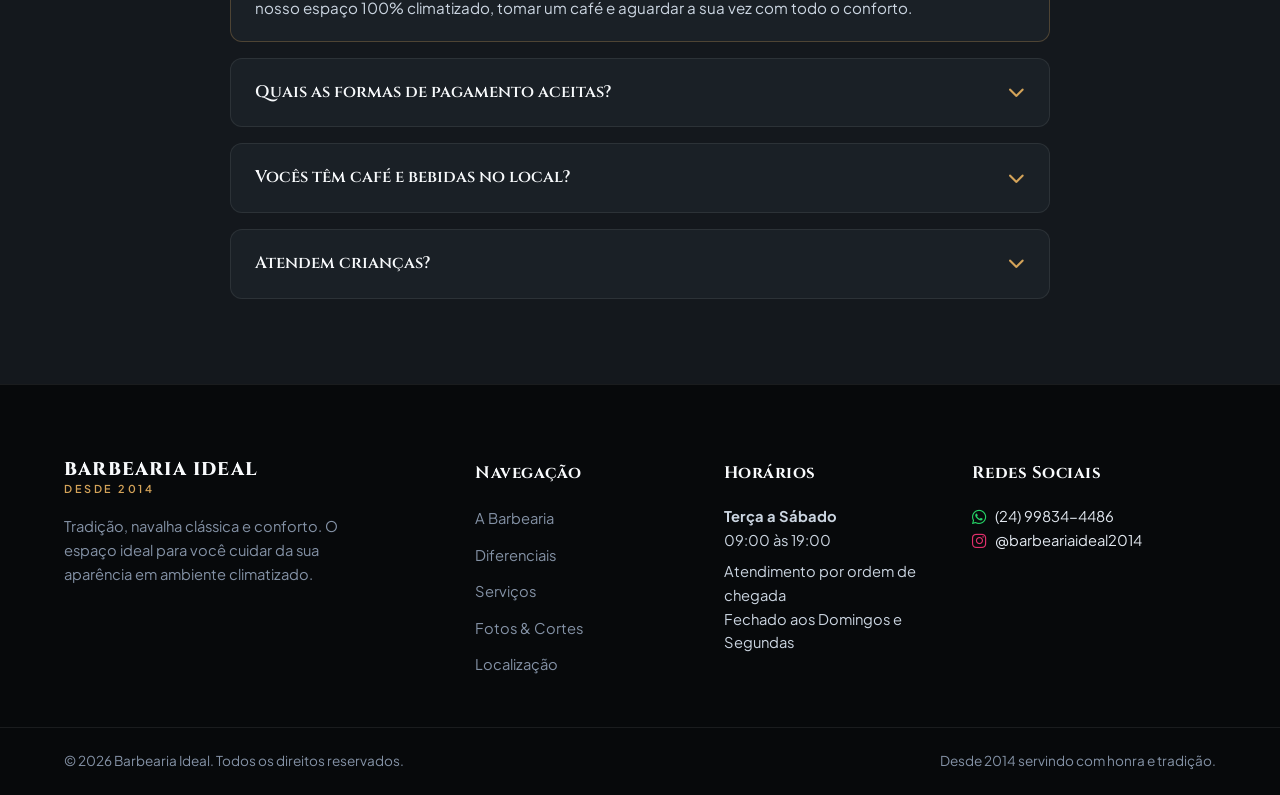
==== commit fdb1e63d: "Atualiza proposta comercial (valores e layout GI Suplementos) e refinamentos da landing page (mapa i" ====
--- a/site/index.html
+++ b/site/index.html
@@ -38,17 +38,23 @@
   <!-- Top Announcement Bar -->
   <aside class="top-bar">
     <div class="container top-bar-content">
-      <div class="top-item">
-        <i class="fa-solid fa-door-open"></i>
-        <span>Atendimento: <strong>Por Ordem de Chegada</strong></span>
-      </div>
-      <div class="top-item hide-mobile">
-        <i class="fa-solid fa-clock"></i>
-        <span>Terça a Sábado: <strong>09h às 19h</strong></span>
-      </div>
-      <div class="top-item">
-        <i class="fa-brands fa-whatsapp icon-whatsapp"></i>
-        <a href="https://wa.me/5524998344486?text=Ol%C3%A1%2C%20gostaria%20de%20informa%C3%A7%C3%B5es%20sobre%20a%20Barbearia%20Ideal!" target="_blank" rel="noopener">(24) 99834-4486</a>
+      <div class="top-social-left">
+        <a href="https://wa.me/5524998344486?text=Ol%C3%A1%2C%20gostaria%20de%20informa%C3%A7%C3%B5es%20sobre%20a%20Barbearia%20Ideal!" target="_blank" rel="noopener" class="top-social-btn whatsapp" title="WhatsApp" aria-label="WhatsApp">
+          <i class="fa-brands fa-whatsapp"></i>
+        </a>
+        <a href="https://www.instagram.com/barbeariaideal2014/" target="_blank" rel="noopener" class="top-social-btn instagram" title="Instagram" aria-label="Instagram">
+          <i class="fa-brands fa-instagram"></i>
+        </a>
+      </div>
+      <div class="top-info-group">
+        <div class="top-item">
+          <i class="fa-solid fa-door-open"></i>
+          <span>Atendimento: <strong>Por Ordem de Chegada</strong></span>
+        </div>
+        <div class="top-item">
+          <i class="fa-solid fa-clock"></i>
+          <span>Horário: <strong>Terça a Sábado das 09h às 19h</strong></span>
+        </div>
       </div>
     </div>
   </aside>
@@ -455,15 +461,6 @@
               <span class="text-muted">Tire dúvidas e consulte informações</span>
             </div>
           </div>
-
-          <div class="info-item">
-            <div class="info-icon"><i class="fa-brands fa-instagram icon-instagram"></i></div>
-            <div class="info-details">
-              <h4>Instagram Oficial</h4>
-              <p><a href="https://www.instagram.com/barbeariaideal2014/" target="_blank" rel="noopener">@barbeariaideal2014</a></p>
-              <span class="text-muted">Cortes, fotos e novidades</span>
-            </div>
-          </div>
         </div>
       </div>
 
@@ -471,14 +468,22 @@
         <div class="map-card">
           <div class="map-header">
             <div class="map-tag"><i class="fa-solid fa-location-dot" aria-hidden="true"></i> Como chegar</div>
-            <span class="map-region">Google Maps</span>
-          </div>
-          <a class="map-photo-link" href="https://maps.app.goo.gl/Y99ynTgvqZY4PNak6" target="_blank" rel="noopener noreferrer" aria-label="Abrir localização da Barbearia Ideal no Google Maps">
-            <img src="assets/images/ambiente-real-2.jpg" alt="Interior da Barbearia Ideal com o nome da barbearia na parede" width="680" height="510" loading="lazy">
-            <span class="map-photo-overlay" aria-hidden="true"><i class="fa-solid fa-location-dot"></i> Ver no Google Maps</span>
-          </a>
+            <span class="map-region">Google Maps Interativo</span>
+          </div>
+          <div class="map-frame-wrapper">
+            <iframe 
+              src="https://maps.google.com/maps?q=-22.4447923,-44.5227863&hl=pt-BR&z=17&output=embed" 
+              width="100%" 
+              height="100%" 
+              style="border:0; width: 100%; height: 100%; min-height: 330px; border-radius: var(--radius-sm);" 
+              allowfullscreen="" 
+              loading="lazy" 
+              referrerpolicy="no-referrer-when-downgrade"
+              title="Localização da Barbearia Ideal no Google Maps">
+            </iframe>
+          </div>
           <div class="map-footer">
-            <p>Abra a localização da Barbearia Ideal para ver o endereço e traçar sua rota.</p>
+            <p>Navegue pelo mapa ou abra a localização direta no GPS:</p>
             <a class="map-route-link" href="https://maps.app.goo.gl/Y99ynTgvqZY4PNak6" target="_blank" rel="noopener noreferrer"><i class="fa-solid fa-diamond-turn-right" aria-hidden="true"></i> Abrir rota no Google Maps</a>
           </div>
         </div>
@@ -549,10 +554,6 @@
         <p class="footer-desc">
           Tradição, navalha clássica e conforto. O espaço ideal para você cuidar da sua aparência em ambiente climatizado.
         </p>
-        <div class="social-links">
-          <a href="https://www.instagram.com/barbeariaideal2014/" target="_blank" rel="noopener" aria-label="Instagram"><i class="fa-brands fa-instagram icon-instagram"></i></a>
-          <a href="https://wa.me/5524998344486" target="_blank" rel="noopener" aria-label="WhatsApp"><i class="fa-brands fa-whatsapp icon-whatsapp"></i></a>
-        </div>
       </div>
 
       <div class="footer-col">
@@ -575,12 +576,9 @@
       </div>
 
       <div class="footer-col">
-        <h4>Contato Direto</h4>
-        <p><i class="fa-brands fa-whatsapp icon-whatsapp"></i> (24) 99834-4486</p>
-        <p><i class="fa-brands fa-instagram icon-instagram"></i> @barbeariaideal2014</p>
-        <a href="https://wa.me/5524998344486?text=Ol%C3%A1%2C%20gostaria%20de%20informa%C3%A7%C3%B5es!" target="_blank" rel="noopener" class="btn btn-whatsapp-solid btn-sm mt-3">
-          <i class="fa-brands fa-whatsapp icon-whatsapp-white"></i> WhatsApp
-        </a>
+        <h4>Redes Sociais</h4>
+        <p><a href="https://wa.me/5524998344486?text=Ol%C3%A1%2C%20gostaria%20de%20informa%C3%A7%C3%B5es%20sobre%20a%20Barbearia%20Ideal!" target="_blank" rel="noopener"><i class="fa-brands fa-whatsapp icon-whatsapp"></i> (24) 99834-4486</a></p>
+        <p><a href="https://www.instagram.com/barbeariaideal2014/" target="_blank" rel="noopener"><i class="fa-brands fa-instagram icon-instagram"></i> @barbeariaideal2014</a></p>
       </div>
     </div>
 
--- a/site/styles.css
+++ b/site/styles.css
@@ -289,6 +289,59 @@
   display: flex;
   justify-content: space-between;
   align-items: center;
+  gap: 16px;
+}
+
+.top-social-left {
+  display: flex;
+  align-items: center;
+  gap: 10px;
+}
+
+.top-social-btn {
+  display: inline-flex;
+  align-items: center;
+  justify-content: center;
+  width: 28px;
+  height: 28px;
+  border-radius: 50%;
+  font-size: 0.95rem;
+  transition: all var(--transition-fast);
+  text-decoration: none !important;
+}
+
+.top-social-btn.whatsapp {
+  color: #25d366;
+  background: rgba(37, 211, 102, 0.12);
+  border: 1px solid rgba(37, 211, 102, 0.35);
+}
+
+.top-social-btn.whatsapp:hover {
+  background: #25d366;
+  color: #ffffff !important;
+  transform: translateY(-1px);
+  box-shadow: 0 2px 10px rgba(37, 211, 102, 0.4);
+}
+
+.top-social-btn.instagram {
+  color: #e1306c;
+  background: rgba(225, 48, 108, 0.12);
+  border: 1px solid rgba(225, 48, 108, 0.35);
+}
+
+.top-social-btn.instagram:hover {
+  background: linear-gradient(45deg, #f09433 0%, #e6683c 25%, #dc2743 50%, #cc2366 75%, #bc1888 100%);
+  color: #ffffff !important;
+  border-color: transparent;
+  transform: translateY(-1px);
+  box-shadow: 0 2px 10px rgba(225, 48, 108, 0.4);
+}
+
+.top-info-group {
+  display: flex;
+  align-items: center;
+  gap: 24px;
+  flex-wrap: wrap;
 }
 
 .top-item {
@@ -1127,6 +1180,25 @@
   color: var(--text-muted);
 }
 
+.map-frame-wrapper {
+  position: relative;
+  width: 100%;
+  min-height: 330px;
+  height: 330px;
+  border-radius: var(--radius-md);
+  overflow: hidden;
+  border: 1px solid var(--border-gold);
+  background-color: var(--bg-surface);
+  box-shadow: 0 4px 20px rgba(0, 0, 0, 0.4);
+}
+
+.map-frame-wrapper iframe {
+  width: 100%;
+  height: 100%;
+  border: 0;
+  display: block;
+}
+
 .map-photo-link {
   position: relative;
   display: block;
@@ -1349,6 +1421,29 @@
   font-size: 0.92rem;
   color: var(--text-secondary);
   line-height: 1.6;
+}
+
+.footer-col p a {
+  color: #e2e8f0;
+  display: inline-flex;
+  align-items: center;
+  gap: 8px;
+  transition: all var(--transition-fast);
+}
+
+.footer-col p a:hover {
+  color: var(--color-gold);
+  transform: translateX(2px);
+}
+
+.footer-col p a i.icon-whatsapp {
+  color: #25d366;
+  font-size: 1.05rem;
+}
+
+.footer-col p a i.icon-instagram {
+  color: #e1306c;
+  font-size: 1.05rem;
 }
 
 .footer-bottom {
@@ -1451,17 +1546,28 @@
   }
 
   .top-bar-content {
+    flex-direction: row;
+    justify-content: space-between;
+    align-items: center;
+    gap: 12px;
+  }
+
+  .top-social-left {
+    gap: 8px;
+  }
+
+  .top-info-group {
+    display: flex;
     flex-direction: column;
-    justify-content: center;
-    align-items: center;
-    text-align: center;
-    gap: 6px;
+    align-items: flex-end;
+    gap: 2px;
   }
 
   .top-item {
-    justify-content: center;
+    justify-content: flex-end;
     white-space: nowrap;
-    text-align: center;
+    text-align: right;
+    font-size: 0.76rem;
   }
 
   .hide-mobile {
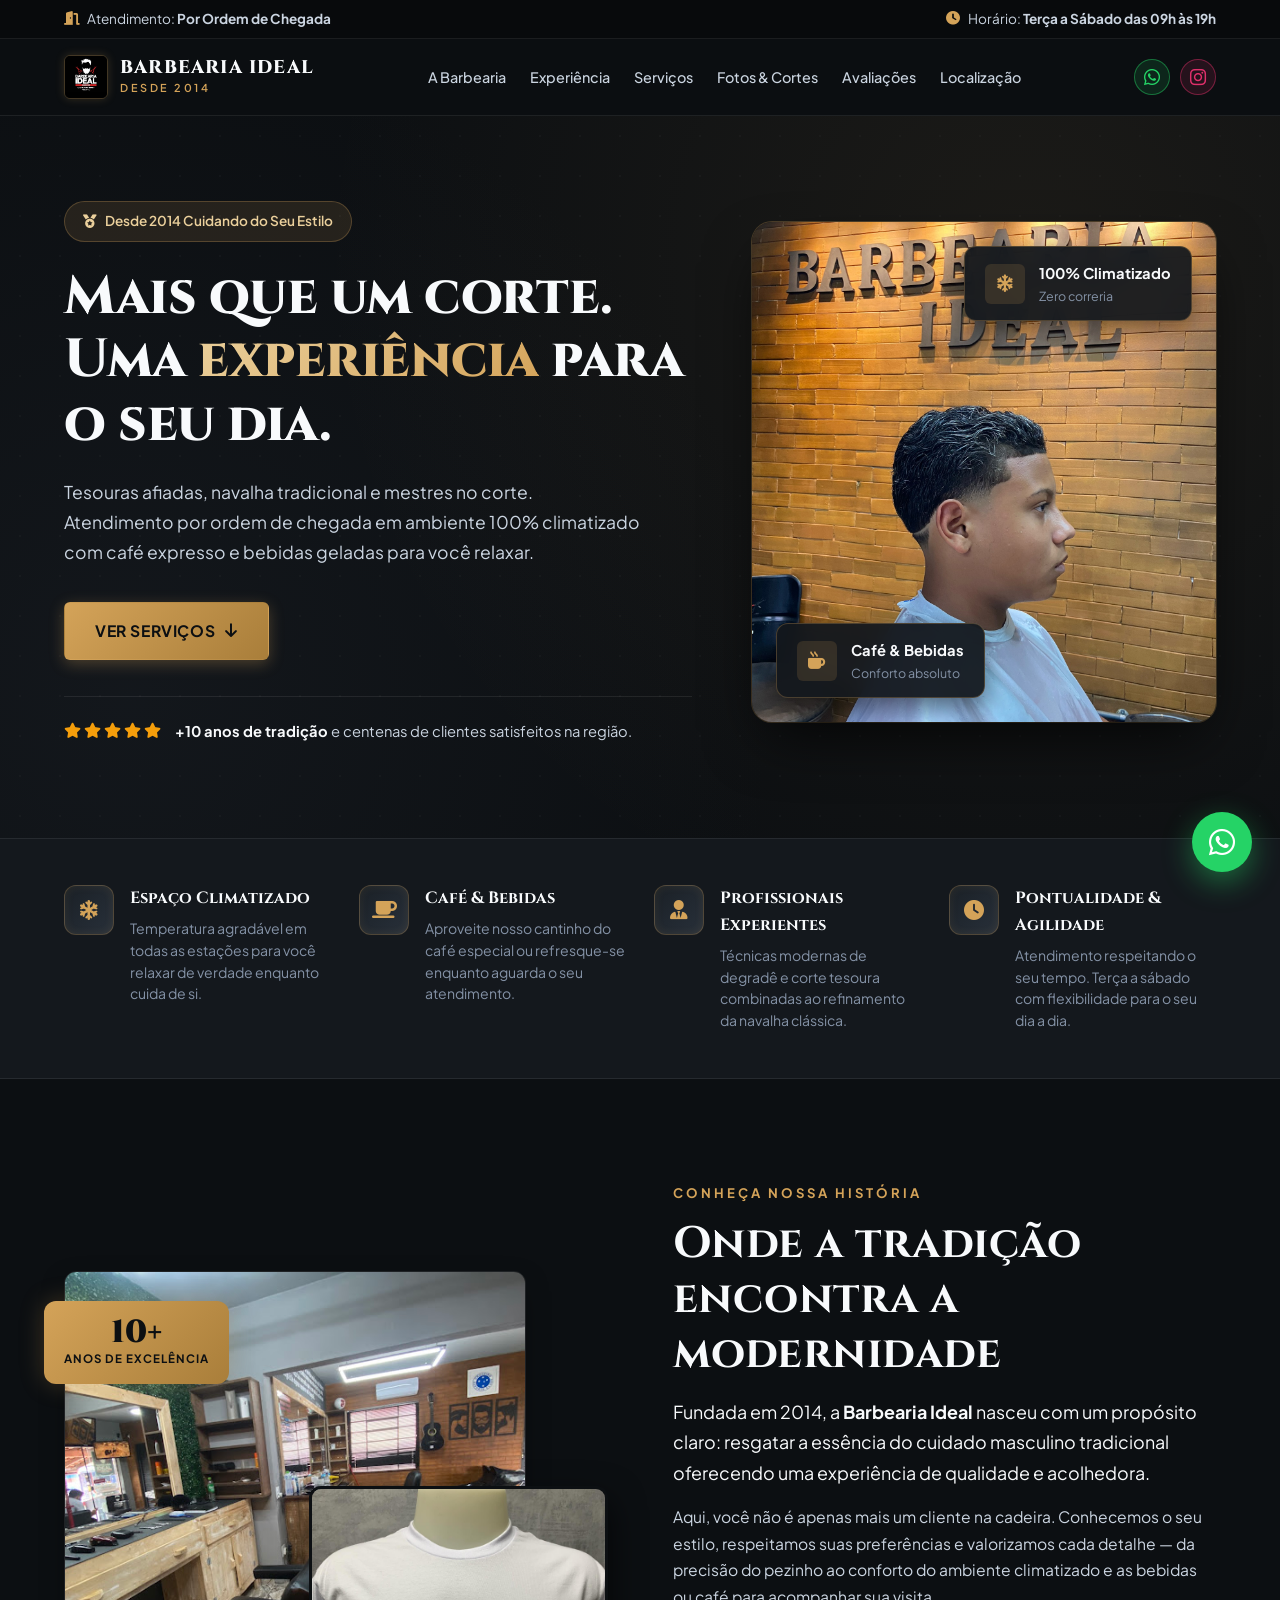
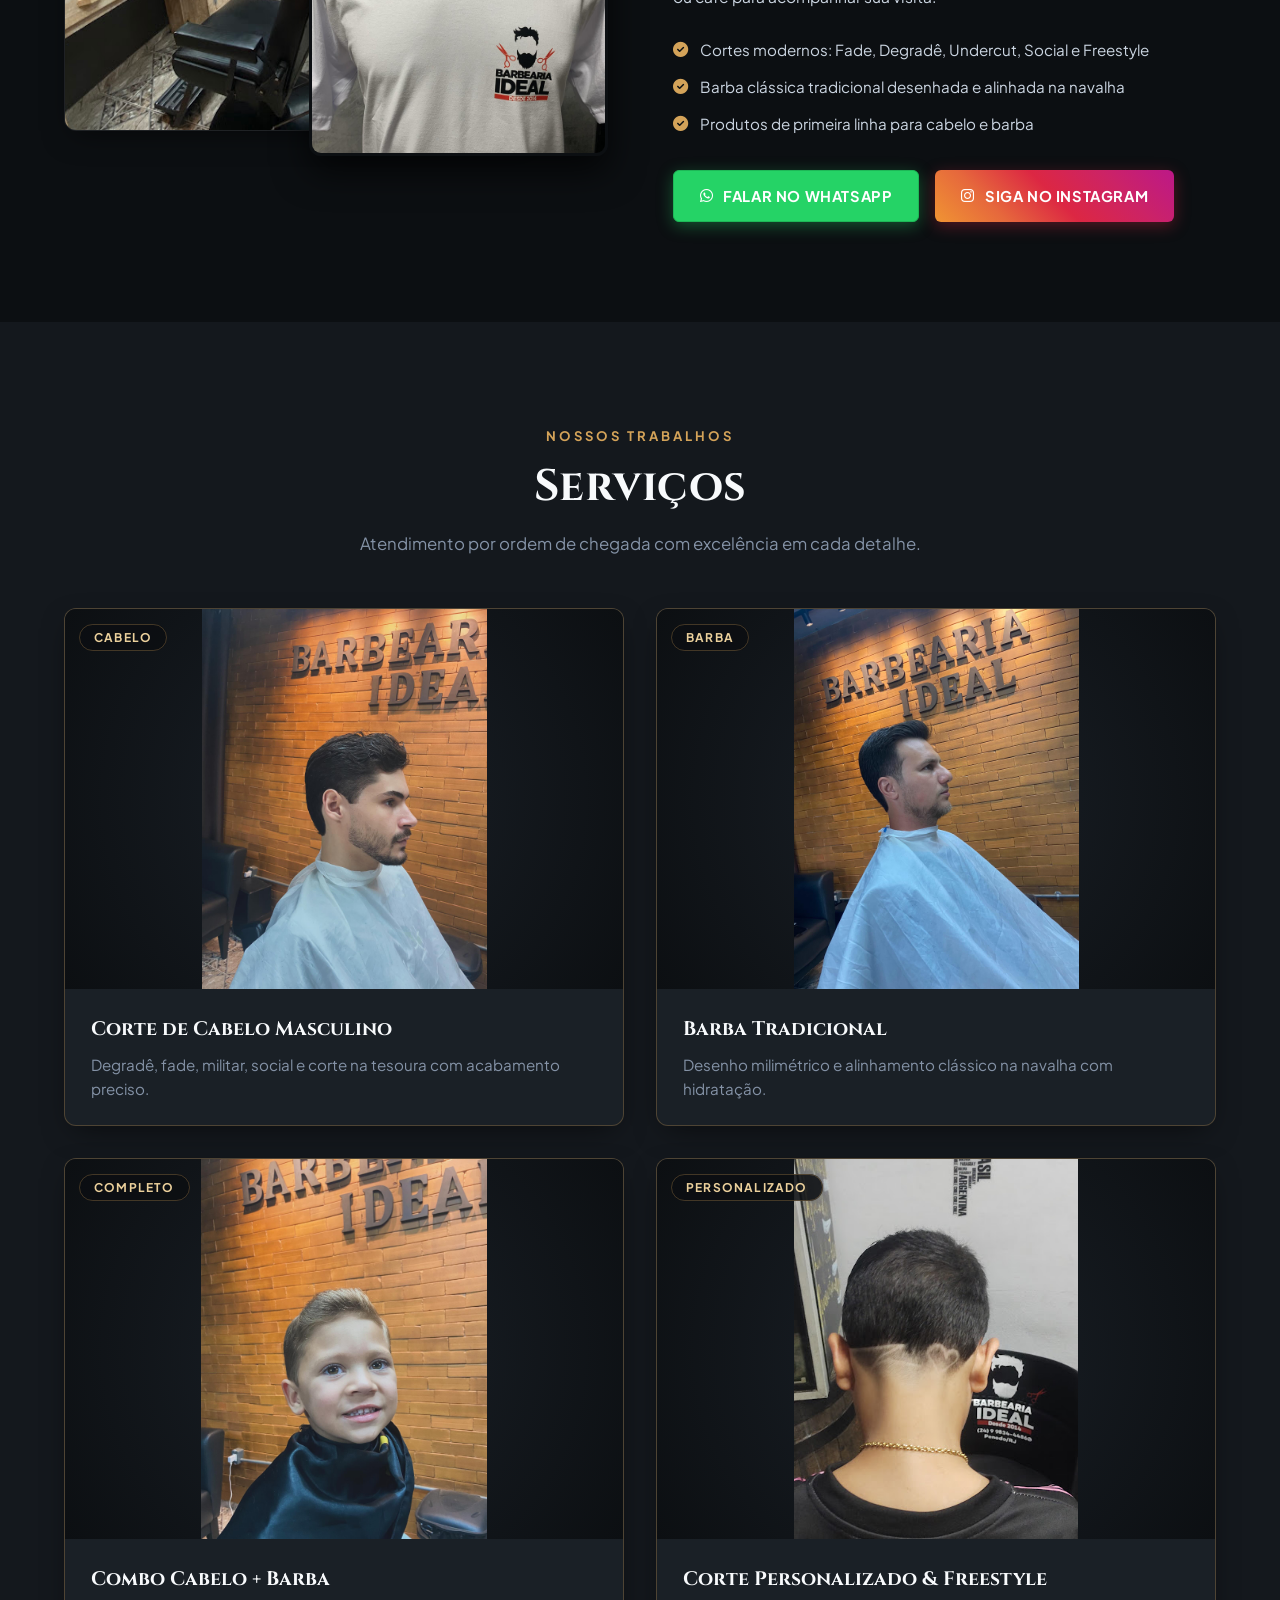
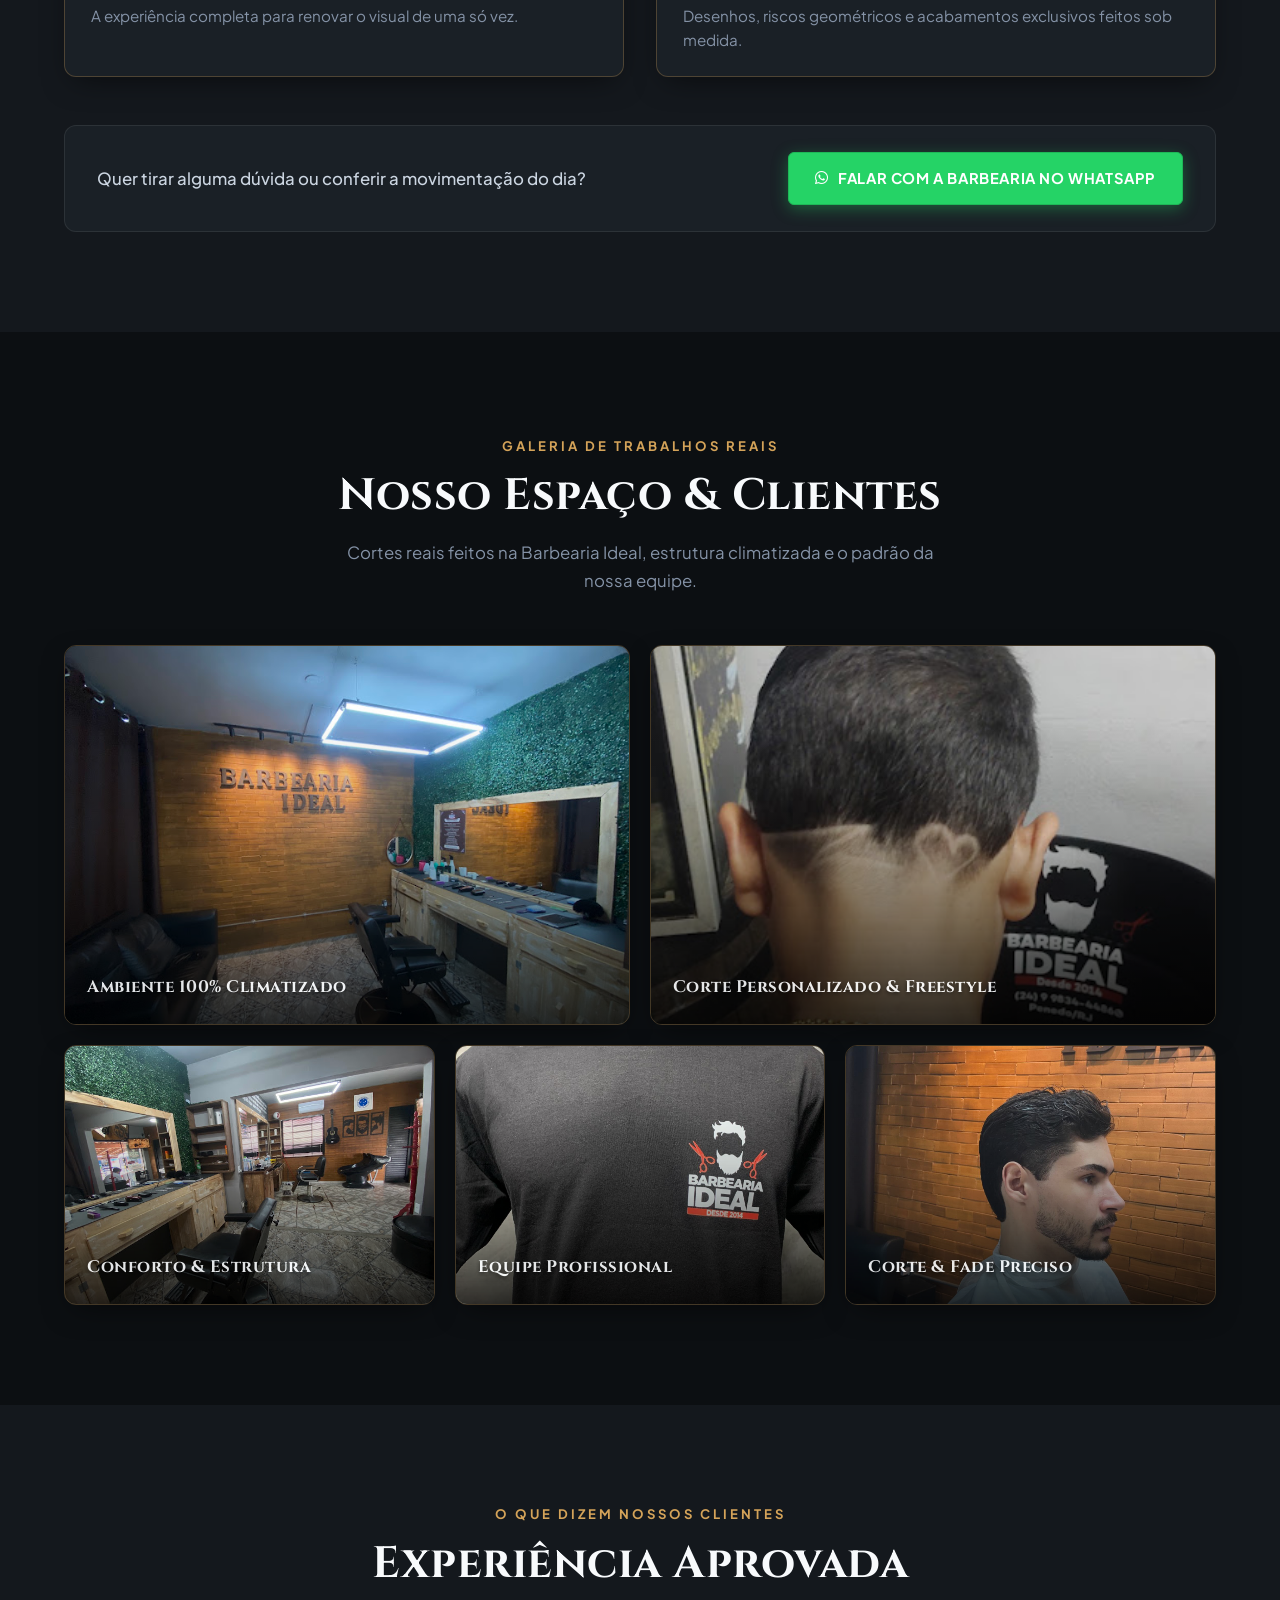
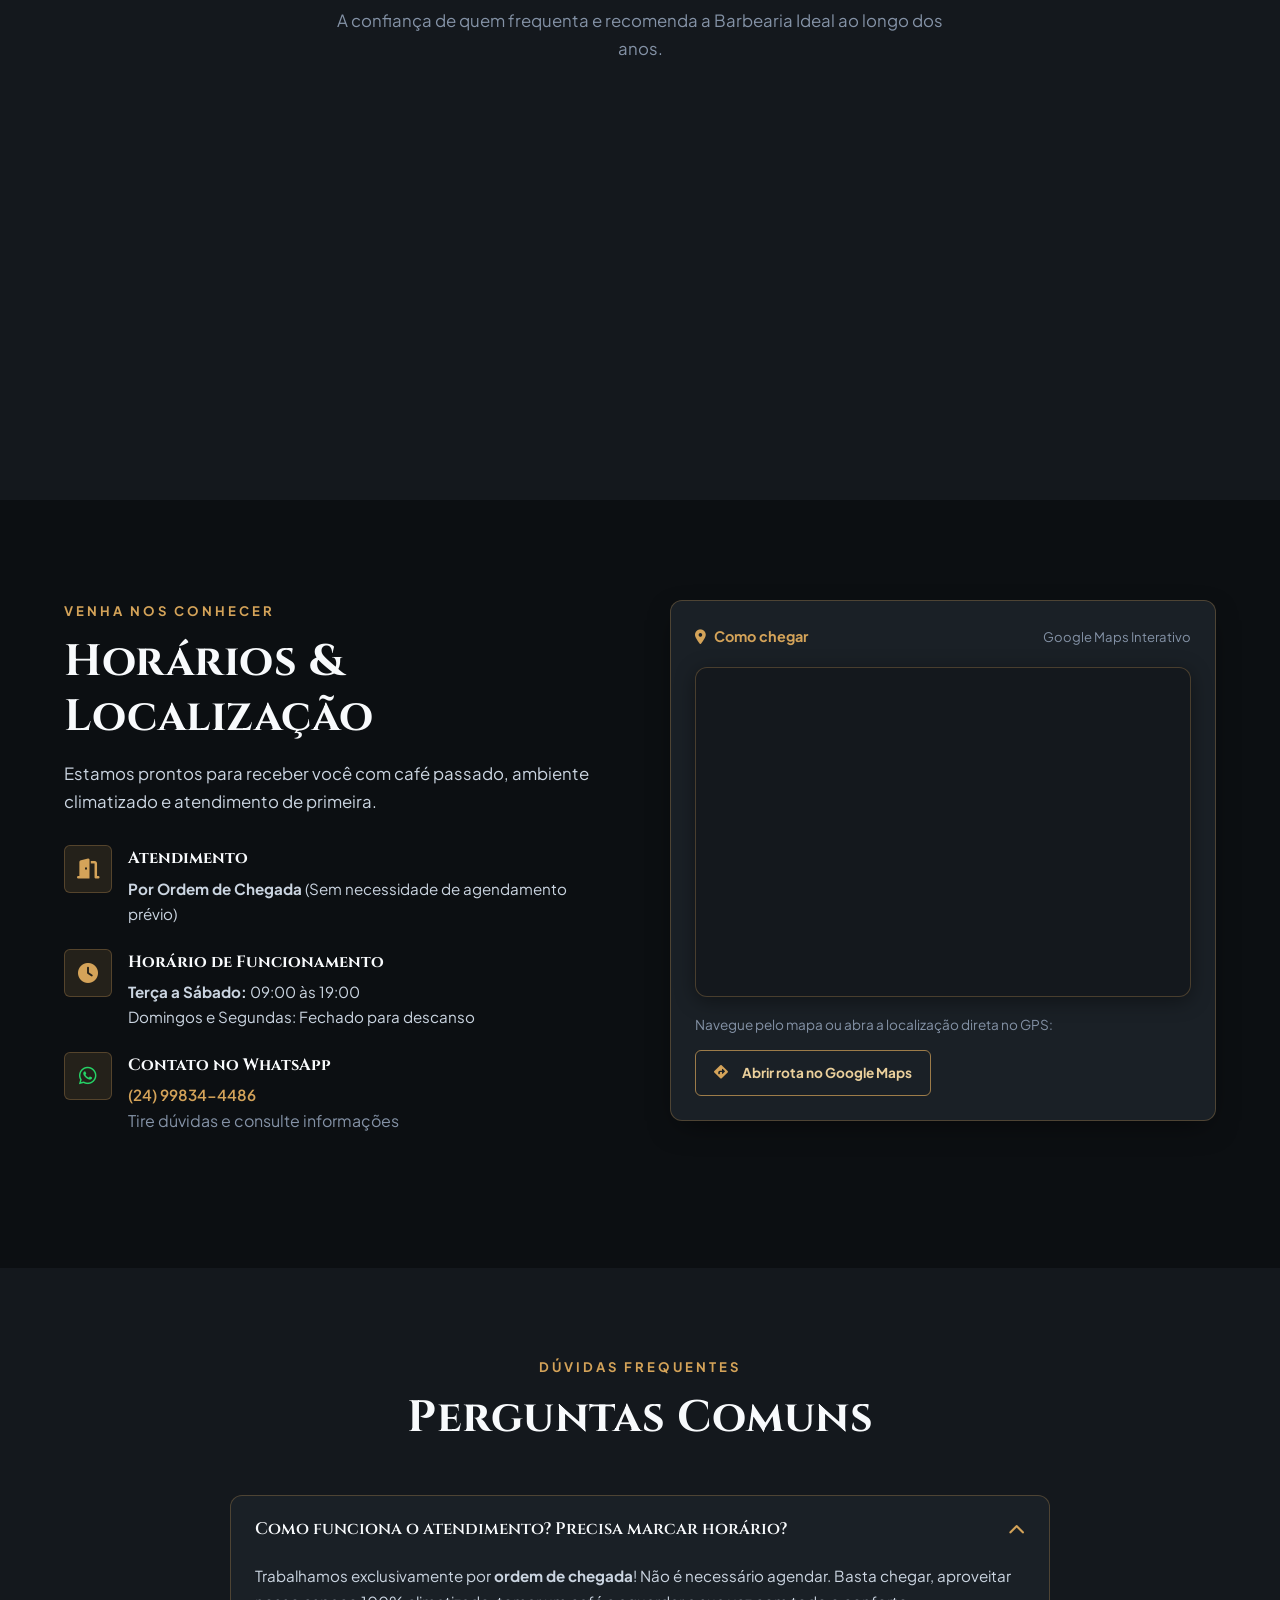
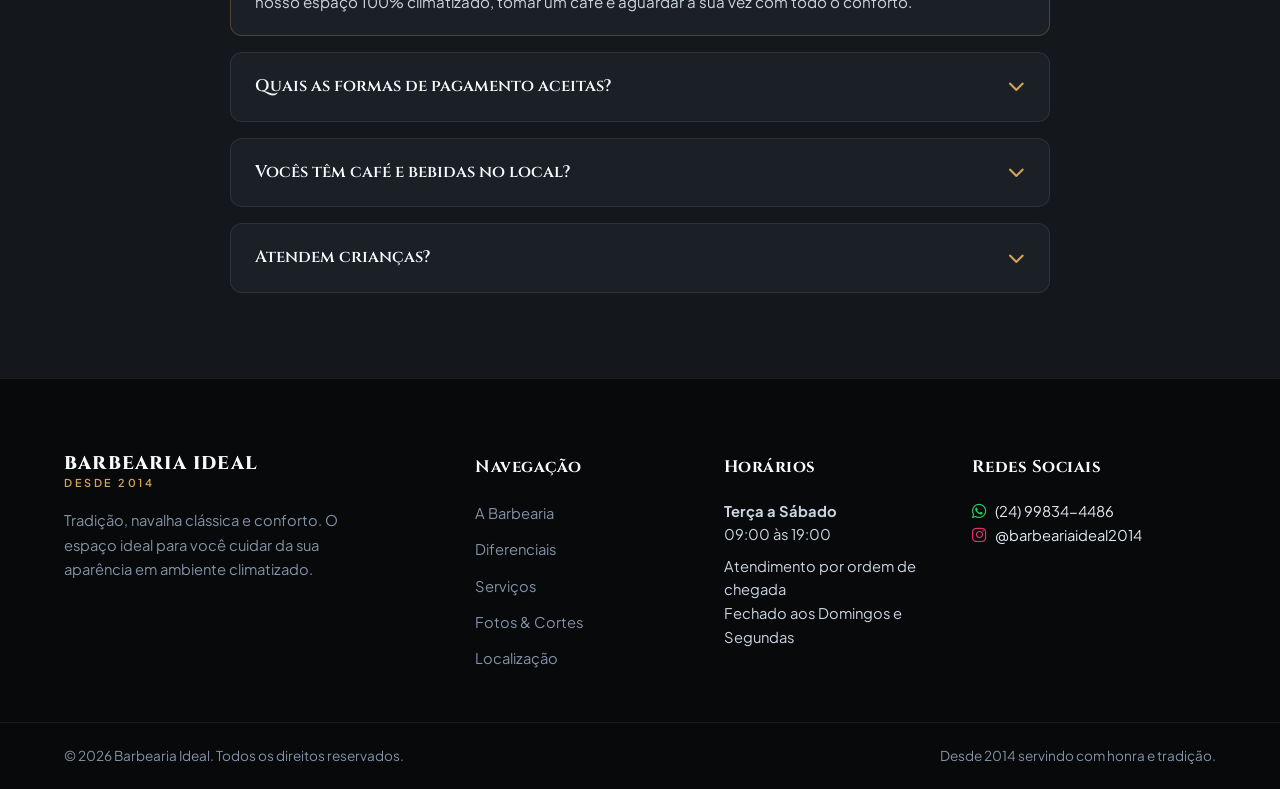
==== commit 7fce97dc: "Ajusta topo e navbar: remove botões da linha superior e move ícones sociais para a direita da navbar" ====
--- a/site/index.html
+++ b/site/index.html
@@ -38,23 +38,13 @@
   <!-- Top Announcement Bar -->
   <aside class="top-bar">
     <div class="container top-bar-content">
-      <div class="top-social-left">
-        <a href="https://wa.me/5524998344486?text=Ol%C3%A1%2C%20gostaria%20de%20informa%C3%A7%C3%B5es%20sobre%20a%20Barbearia%20Ideal!" target="_blank" rel="noopener" class="top-social-btn whatsapp" title="WhatsApp" aria-label="WhatsApp">
-          <i class="fa-brands fa-whatsapp"></i>
-        </a>
-        <a href="https://www.instagram.com/barbeariaideal2014/" target="_blank" rel="noopener" class="top-social-btn instagram" title="Instagram" aria-label="Instagram">
-          <i class="fa-brands fa-instagram"></i>
-        </a>
-      </div>
-      <div class="top-info-group">
-        <div class="top-item">
-          <i class="fa-solid fa-door-open"></i>
-          <span>Atendimento: <strong>Por Ordem de Chegada</strong></span>
-        </div>
-        <div class="top-item">
-          <i class="fa-solid fa-clock"></i>
-          <span>Horário: <strong>Terça a Sábado das 09h às 19h</strong></span>
-        </div>
+      <div class="top-item">
+        <i class="fa-solid fa-door-open"></i>
+        <span>Atendimento: <strong>Por Ordem de Chegada</strong></span>
+      </div>
+      <div class="top-item">
+        <i class="fa-solid fa-clock"></i>
+        <span>Horário: <strong>Terça a Sábado das 09h às 19h</strong></span>
       </div>
     </div>
   </aside>
@@ -87,9 +77,14 @@
       </nav>
 
       <div class="nav-actions">
-        <a href="https://wa.me/5524998344486?text=Ol%C3%A1%2C%20gostaria%20de%20informa%C3%A7%C3%B5es%20sobre%20a%20Barbearia%20Ideal!" target="_blank" rel="noopener" class="btn-nav-whatsapp hide-mobile">
-          <i class="fa-brands fa-whatsapp"></i> WhatsApp
-        </a>
+        <div class="nav-social-icons">
+          <a href="https://wa.me/5524998344486?text=Ol%C3%A1%2C%20gostaria%20de%20informa%C3%A7%C3%B5es%20sobre%20a%20Barbearia%20Ideal!" target="_blank" rel="noopener" class="nav-social-btn whatsapp" title="WhatsApp" aria-label="WhatsApp">
+            <i class="fa-brands fa-whatsapp"></i>
+          </a>
+          <a href="https://www.instagram.com/barbeariaideal2014/" target="_blank" rel="noopener" class="nav-social-btn instagram" title="Instagram" aria-label="Instagram">
+            <i class="fa-brands fa-instagram"></i>
+          </a>
+        </div>
         <button class="mobile-toggle" id="mobileToggle" aria-label="Abrir menu de navegação">
           <span></span>
           <span></span>
--- a/site/styles.css
+++ b/site/styles.css
@@ -292,63 +292,15 @@
   gap: 16px;
 }
 
-.top-social-left {
-  display: flex;
-  align-items: center;
-  gap: 10px;
-}
-
-.top-social-btn {
-  display: inline-flex;
-  align-items: center;
-  justify-content: center;
-  width: 28px;
-  height: 28px;
-  border-radius: 50%;
-  font-size: 0.95rem;
-  transition: all var(--transition-fast);
-  text-decoration: none !important;
-}
-
-.top-social-btn.whatsapp {
-  color: #25d366;
-  background: rgba(37, 211, 102, 0.12);
-  border: 1px solid rgba(37, 211, 102, 0.35);
-}
-
-.top-social-btn.whatsapp:hover {
-  background: #25d366;
-  color: #ffffff !important;
-  transform: translateY(-1px);
-  box-shadow: 0 2px 10px rgba(37, 211, 102, 0.4);
-}
-
-.top-social-btn.instagram {
-  color: #e1306c;
-  background: rgba(225, 48, 108, 0.12);
-  border: 1px solid rgba(225, 48, 108, 0.35);
-}
-
-.top-social-btn.instagram:hover {
-  background: linear-gradient(45deg, #f09433 0%, #e6683c 25%, #dc2743 50%, #cc2366 75%, #bc1888 100%);
-  color: #ffffff !important;
-  border-color: transparent;
-  transform: translateY(-1px);
-  box-shadow: 0 2px 10px rgba(225, 48, 108, 0.4);
-}
-
-.top-info-group {
-  display: flex;
-  align-items: center;
-  gap: 24px;
-  flex-wrap: wrap;
-}
-
 .top-item {
   display: flex;
   align-items: center;
   gap: 8px;
   white-space: nowrap;
+}
+
+.top-item i {
+  color: var(--color-gold);
 }
 
 .top-item a:hover {
@@ -468,7 +420,53 @@
 .nav-actions {
   display: flex;
   align-items: center;
+  gap: 12px;
   flex-shrink: 0;
+}
+
+.nav-social-icons {
+  display: flex;
+  align-items: center;
+  gap: 10px;
+}
+
+.nav-social-btn {
+  display: inline-flex;
+  align-items: center;
+  justify-content: center;
+  width: 36px;
+  height: 36px;
+  border-radius: 50%;
+  font-size: 1.15rem;
+  transition: all var(--transition-fast);
+  text-decoration: none !important;
+}
+
+.nav-social-btn.whatsapp {
+  color: #25d366;
+  background: rgba(37, 211, 102, 0.12);
+  border: 1px solid rgba(37, 211, 102, 0.45);
+}
+
+.nav-social-btn.whatsapp:hover {
+  background: #25d366;
+  color: #ffffff !important;
+  transform: translateY(-2px);
+  box-shadow: 0 4px 14px rgba(37, 211, 102, 0.45);
+}
+
+.nav-social-btn.instagram {
+  color: #e1306c;
+  background: rgba(225, 48, 108, 0.12);
+  border: 1px solid rgba(225, 48, 108, 0.45);
+}
+
+.nav-social-btn.instagram:hover {
+  background: linear-gradient(45deg, #f09433 0%, #e6683c 25%, #dc2743 50%, #cc2366 75%, #bc1888 100%);
+  color: #ffffff !important;
+  border-color: transparent;
+  transform: translateY(-2px);
+  box-shadow: 0 4px 14px rgba(225, 48, 108, 0.45);
 }
 
 .mobile-toggle {
@@ -1541,33 +1539,23 @@
 @media (max-width: 768px) {
   /* Top Bar Mobile: Alinhamento e centralização limpa */
   .top-bar {
-    padding: 10px 16px;
-    font-size: 0.82rem;
+    padding: 8px 16px;
+    font-size: 0.8rem;
   }
 
   .top-bar-content {
-    flex-direction: row;
-    justify-content: space-between;
+    flex-direction: column;
+    justify-content: center;
     align-items: center;
-    gap: 12px;
-  }
-
-  .top-social-left {
-    gap: 8px;
-  }
-
-  .top-info-group {
-    display: flex;
-    flex-direction: column;
-    align-items: flex-end;
-    gap: 2px;
+    text-align: center;
+    gap: 4px;
   }
 
   .top-item {
-    justify-content: flex-end;
+    justify-content: center;
     white-space: nowrap;
-    text-align: right;
-    font-size: 0.76rem;
+    text-align: center;
+    font-size: 0.78rem;
   }
 
   .hide-mobile {
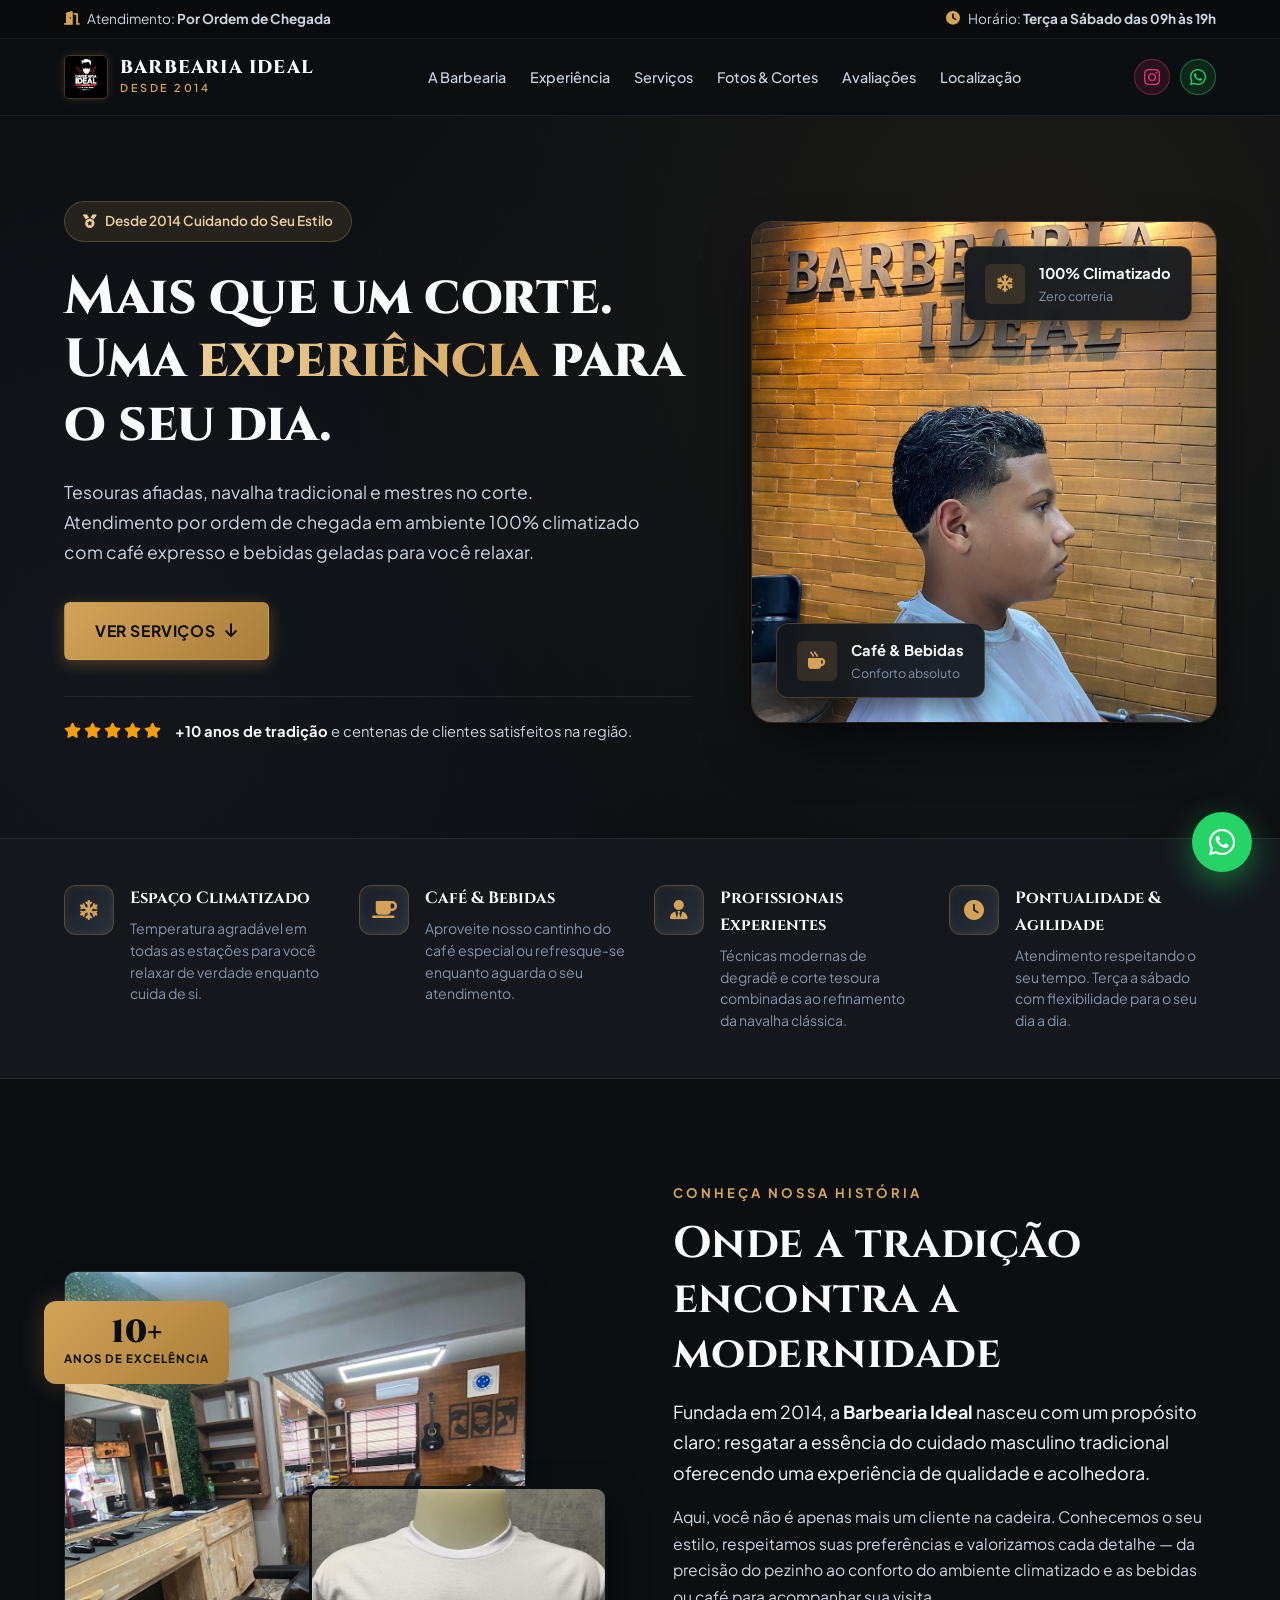
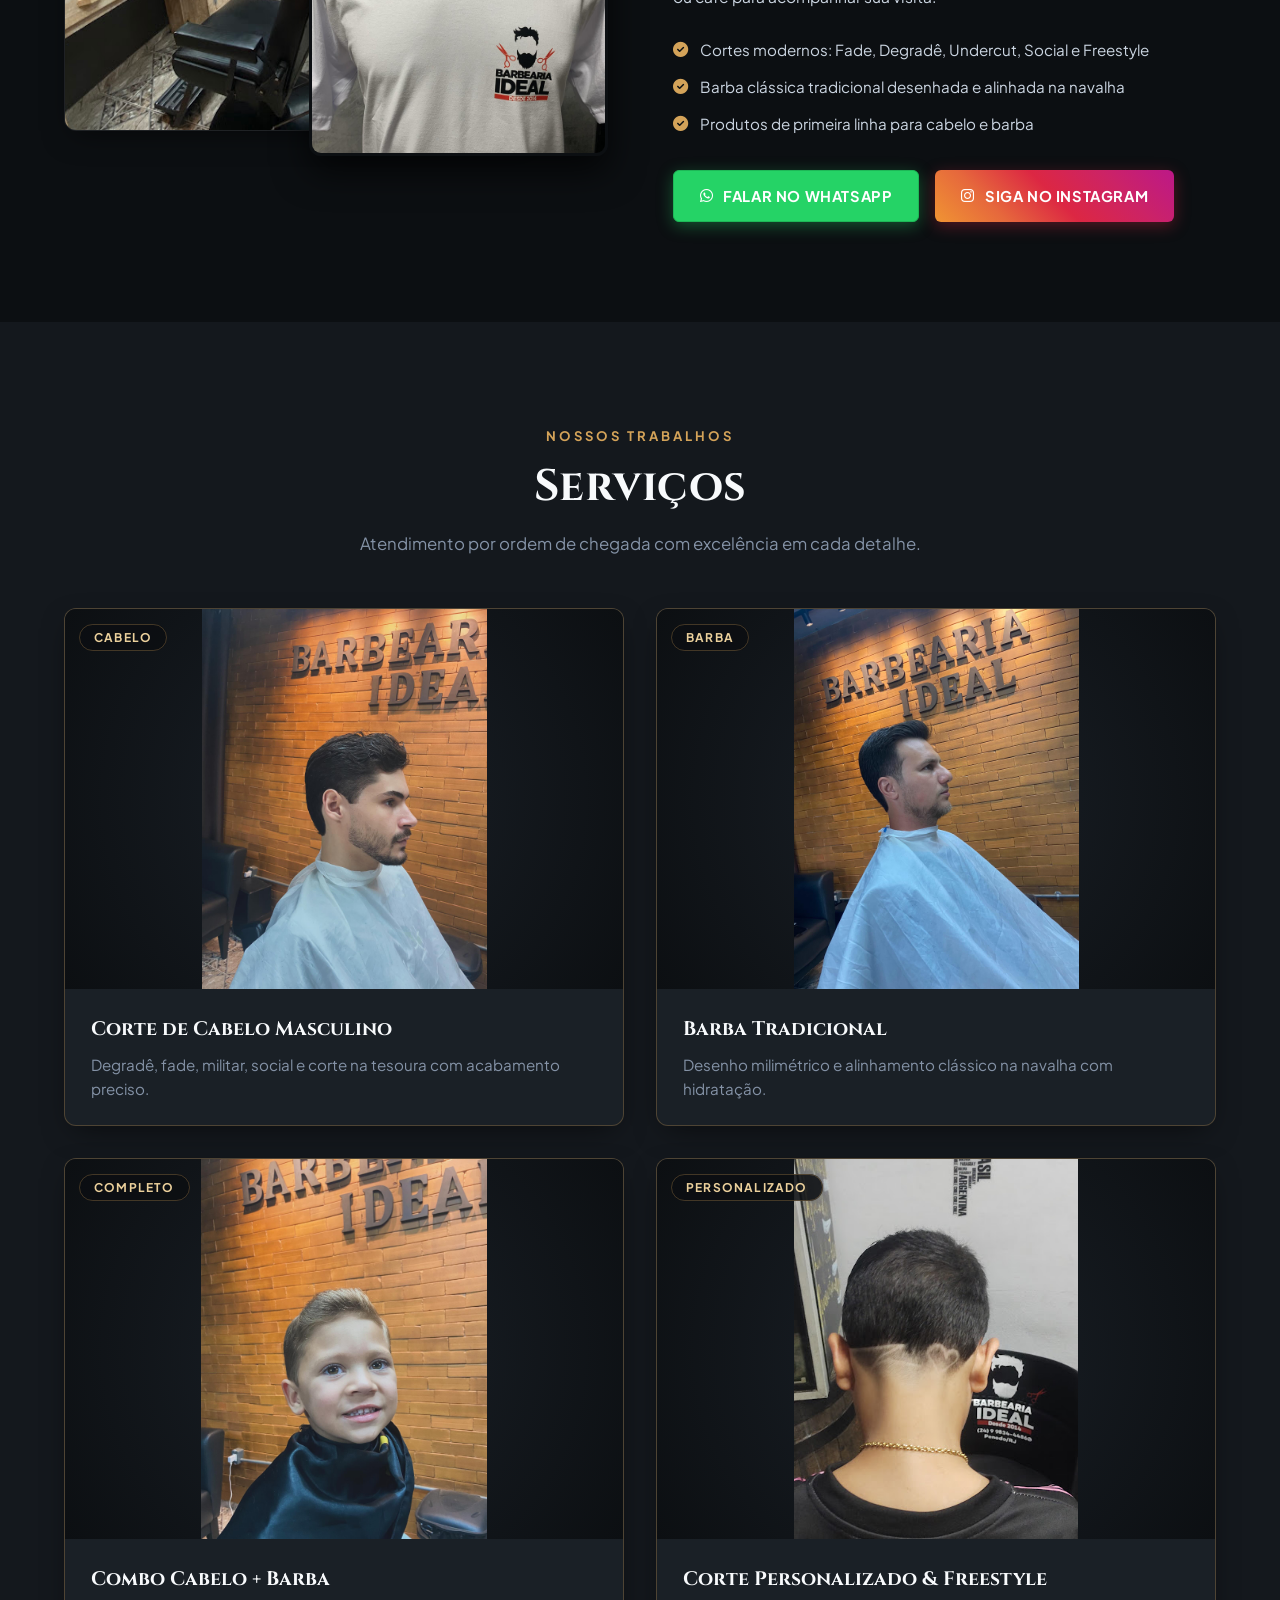
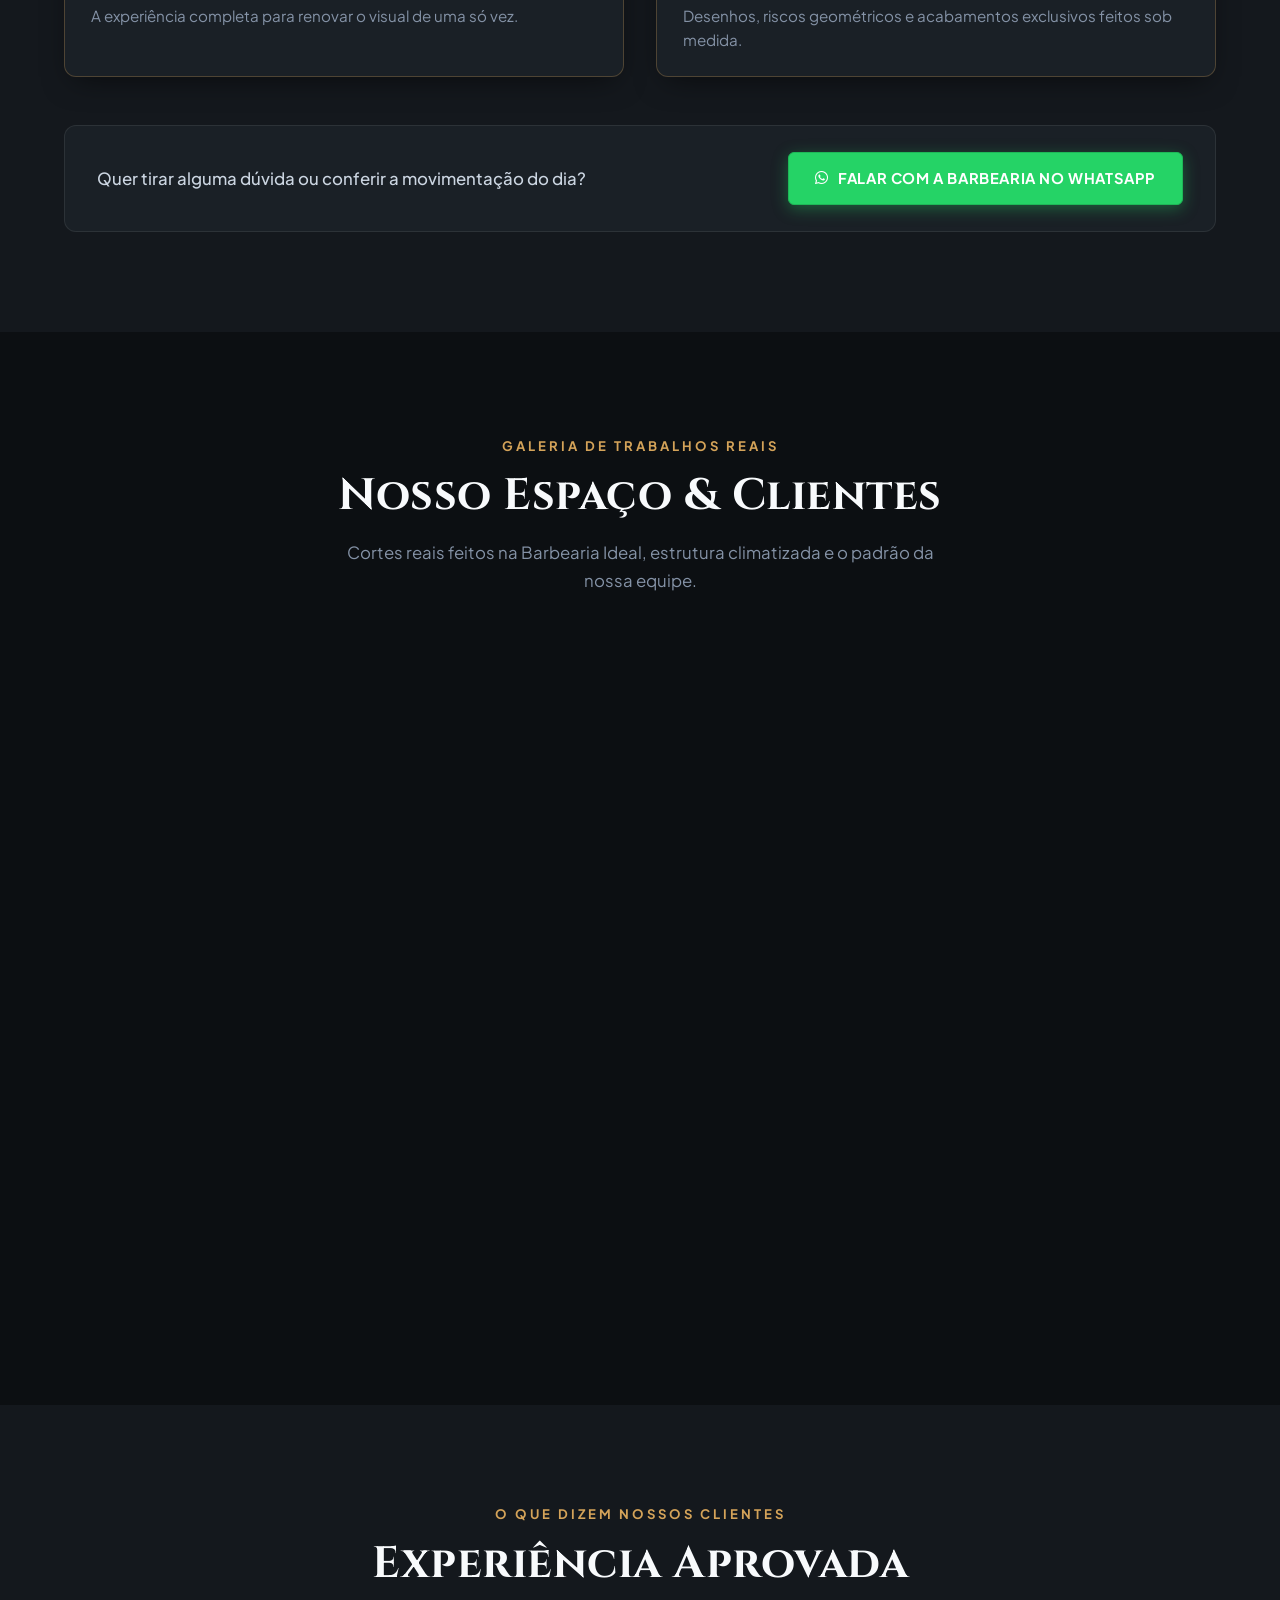
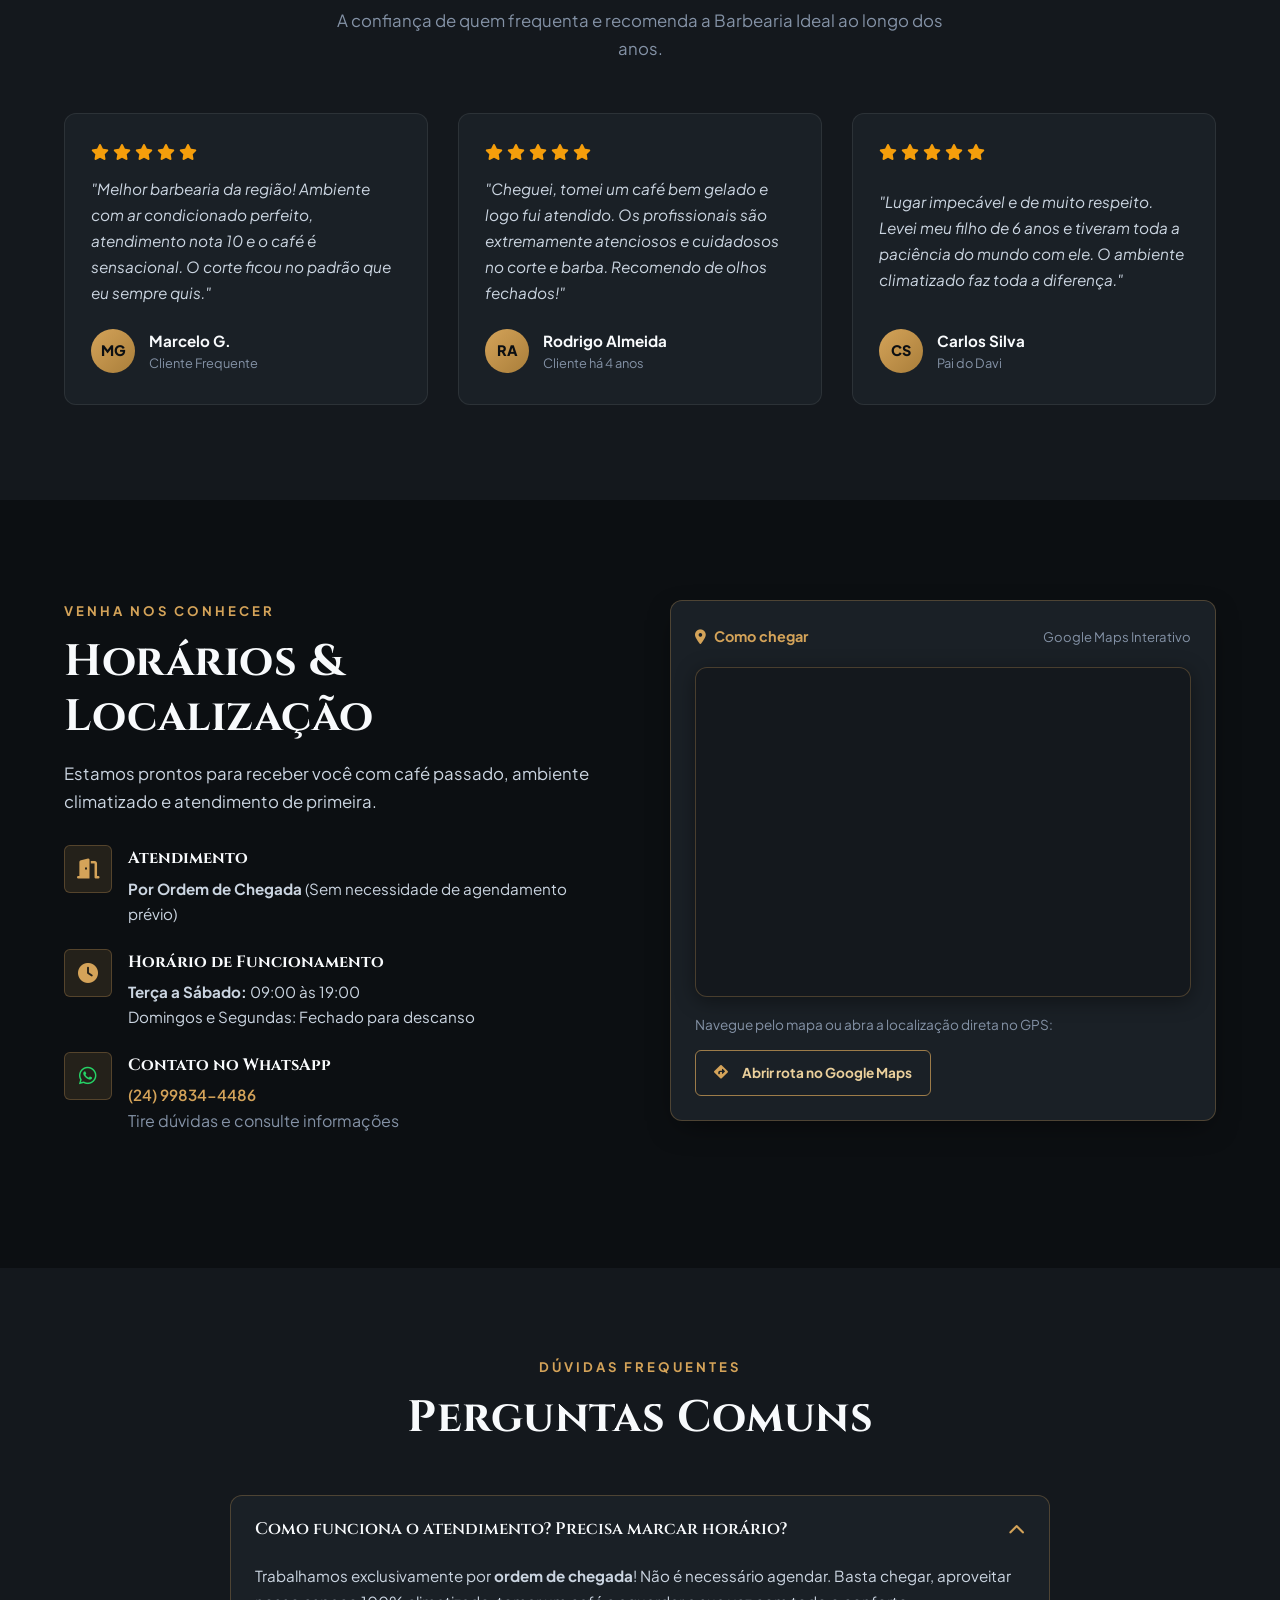
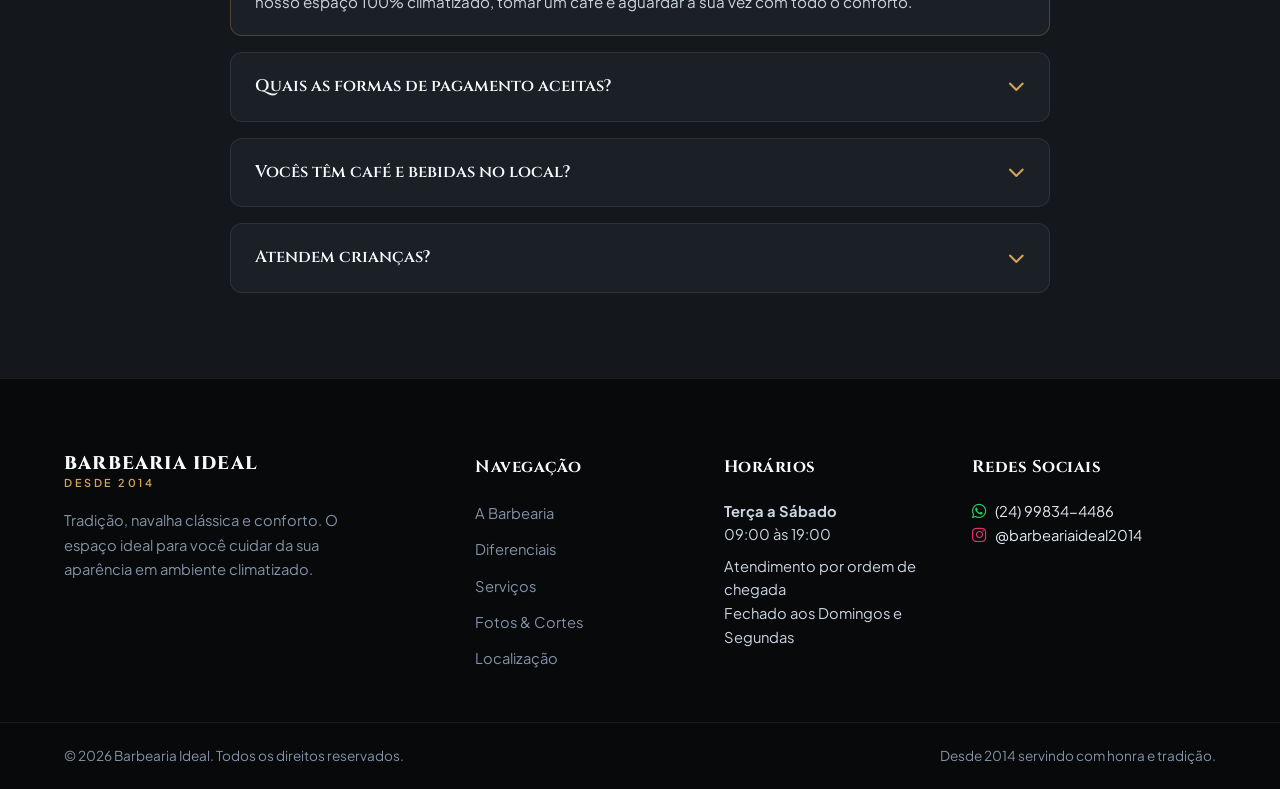
==== commit 0d269935: "Inverte ordem dos botões sociais na navbar (Instagram primeiro, WhatsApp depois)" ====
--- a/site/index.html
+++ b/site/index.html
@@ -78,11 +78,11 @@
 
       <div class="nav-actions">
         <div class="nav-social-icons">
+          <a href="https://www.instagram.com/barbeariaideal2014/" target="_blank" rel="noopener" class="nav-social-btn instagram" title="Instagram" aria-label="Instagram">
+            <i class="fa-brands fa-instagram"></i>
+          </a>
           <a href="https://wa.me/5524998344486?text=Ol%C3%A1%2C%20gostaria%20de%20informa%C3%A7%C3%B5es%20sobre%20a%20Barbearia%20Ideal!" target="_blank" rel="noopener" class="nav-social-btn whatsapp" title="WhatsApp" aria-label="WhatsApp">
             <i class="fa-brands fa-whatsapp"></i>
-          </a>
-          <a href="https://www.instagram.com/barbeariaideal2014/" target="_blank" rel="noopener" class="nav-social-btn instagram" title="Instagram" aria-label="Instagram">
-            <i class="fa-brands fa-instagram"></i>
           </a>
         </div>
         <button class="mobile-toggle" id="mobileToggle" aria-label="Abrir menu de navegação">
--- a/site/styles.css
+++ b/site/styles.css
@@ -427,6 +427,8 @@
 .nav-social-icons {
   display: flex;
   align-items: center;
+  flex-wrap: nowrap;
+  flex-shrink: 0;
   gap: 10px;
 }
 
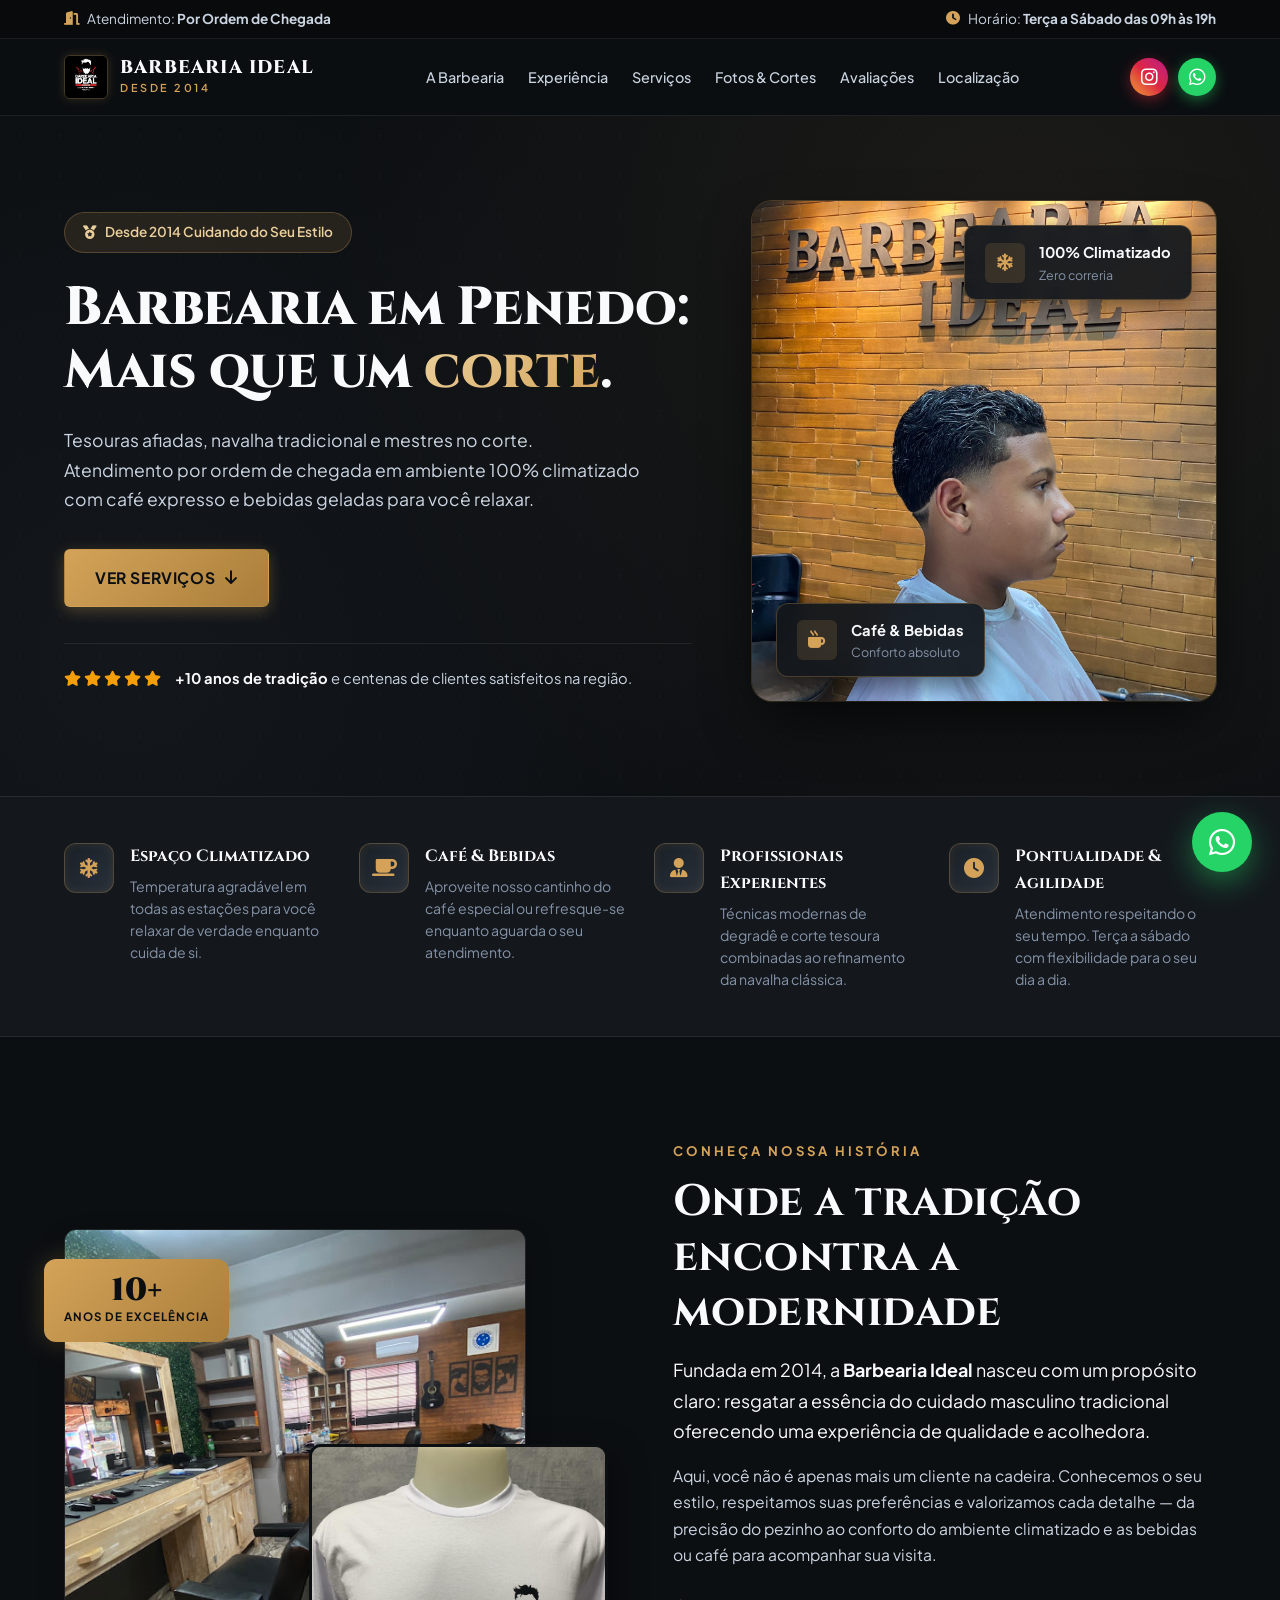
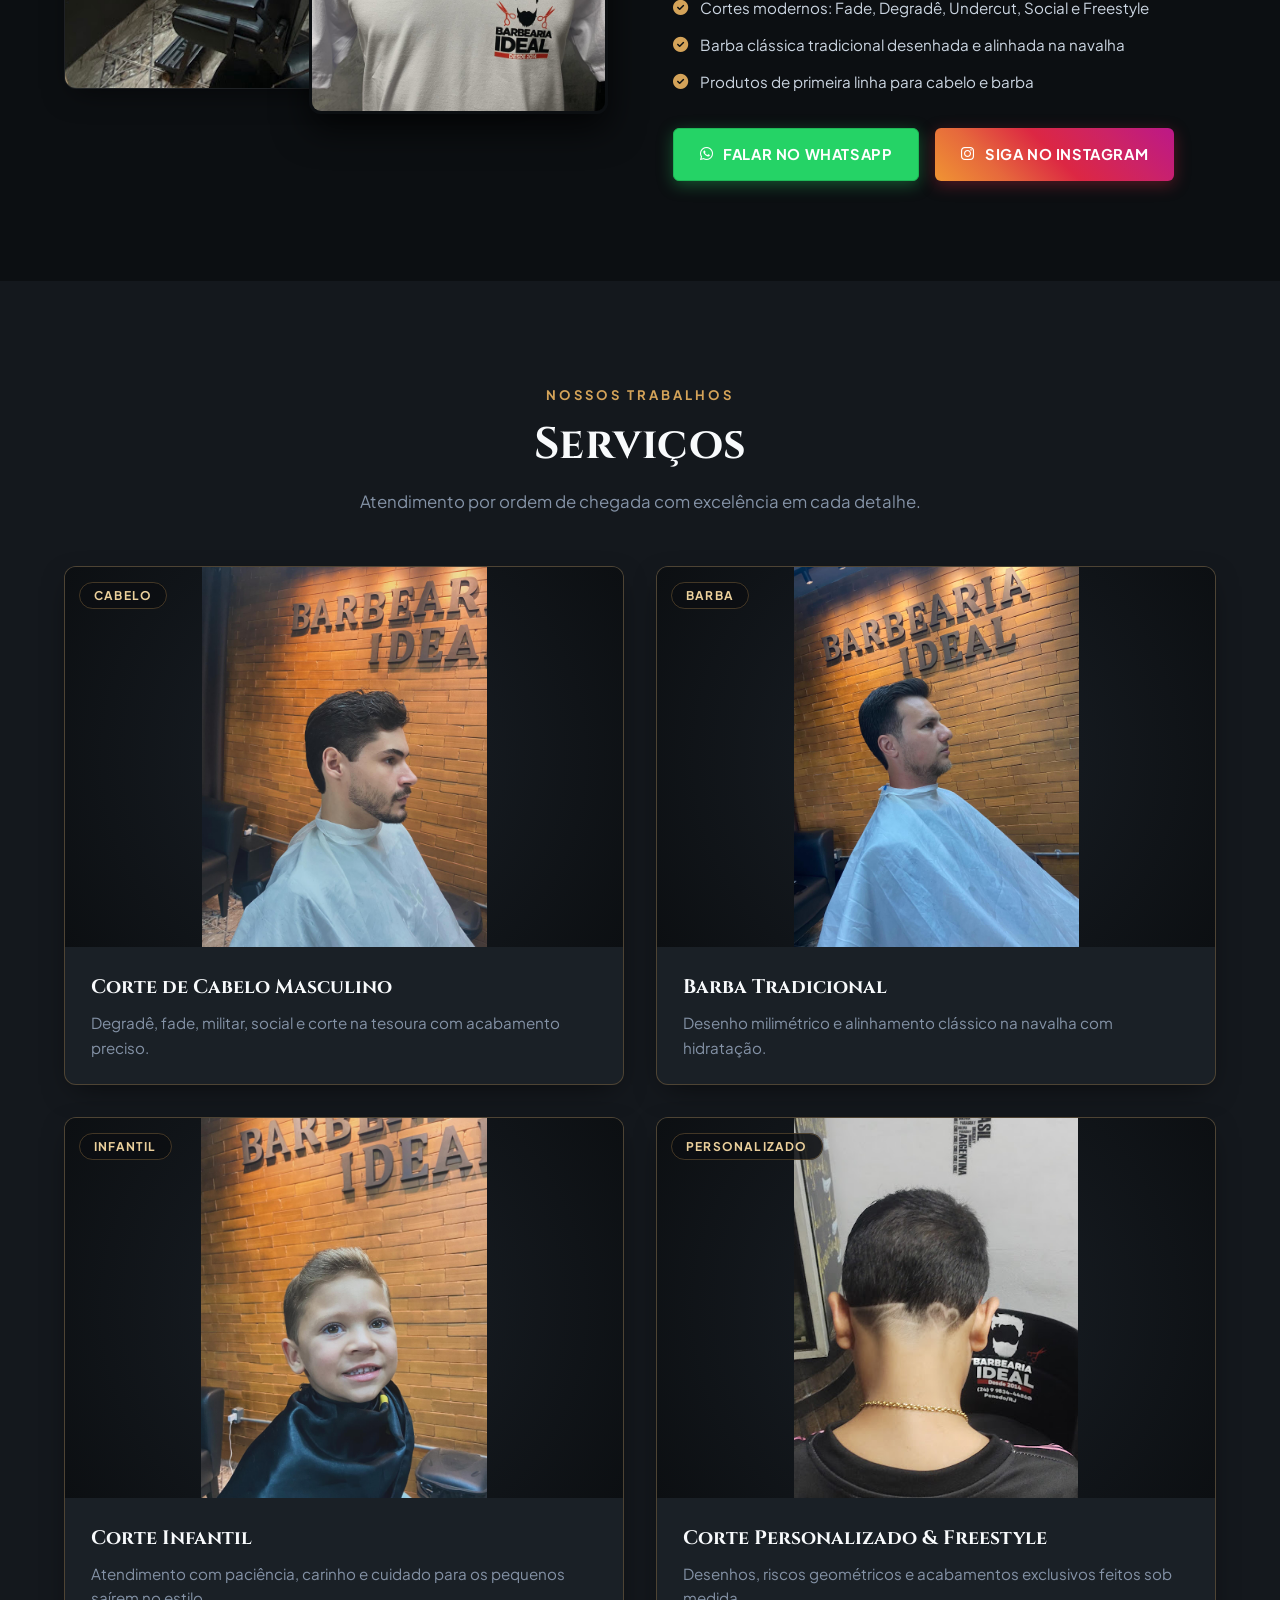
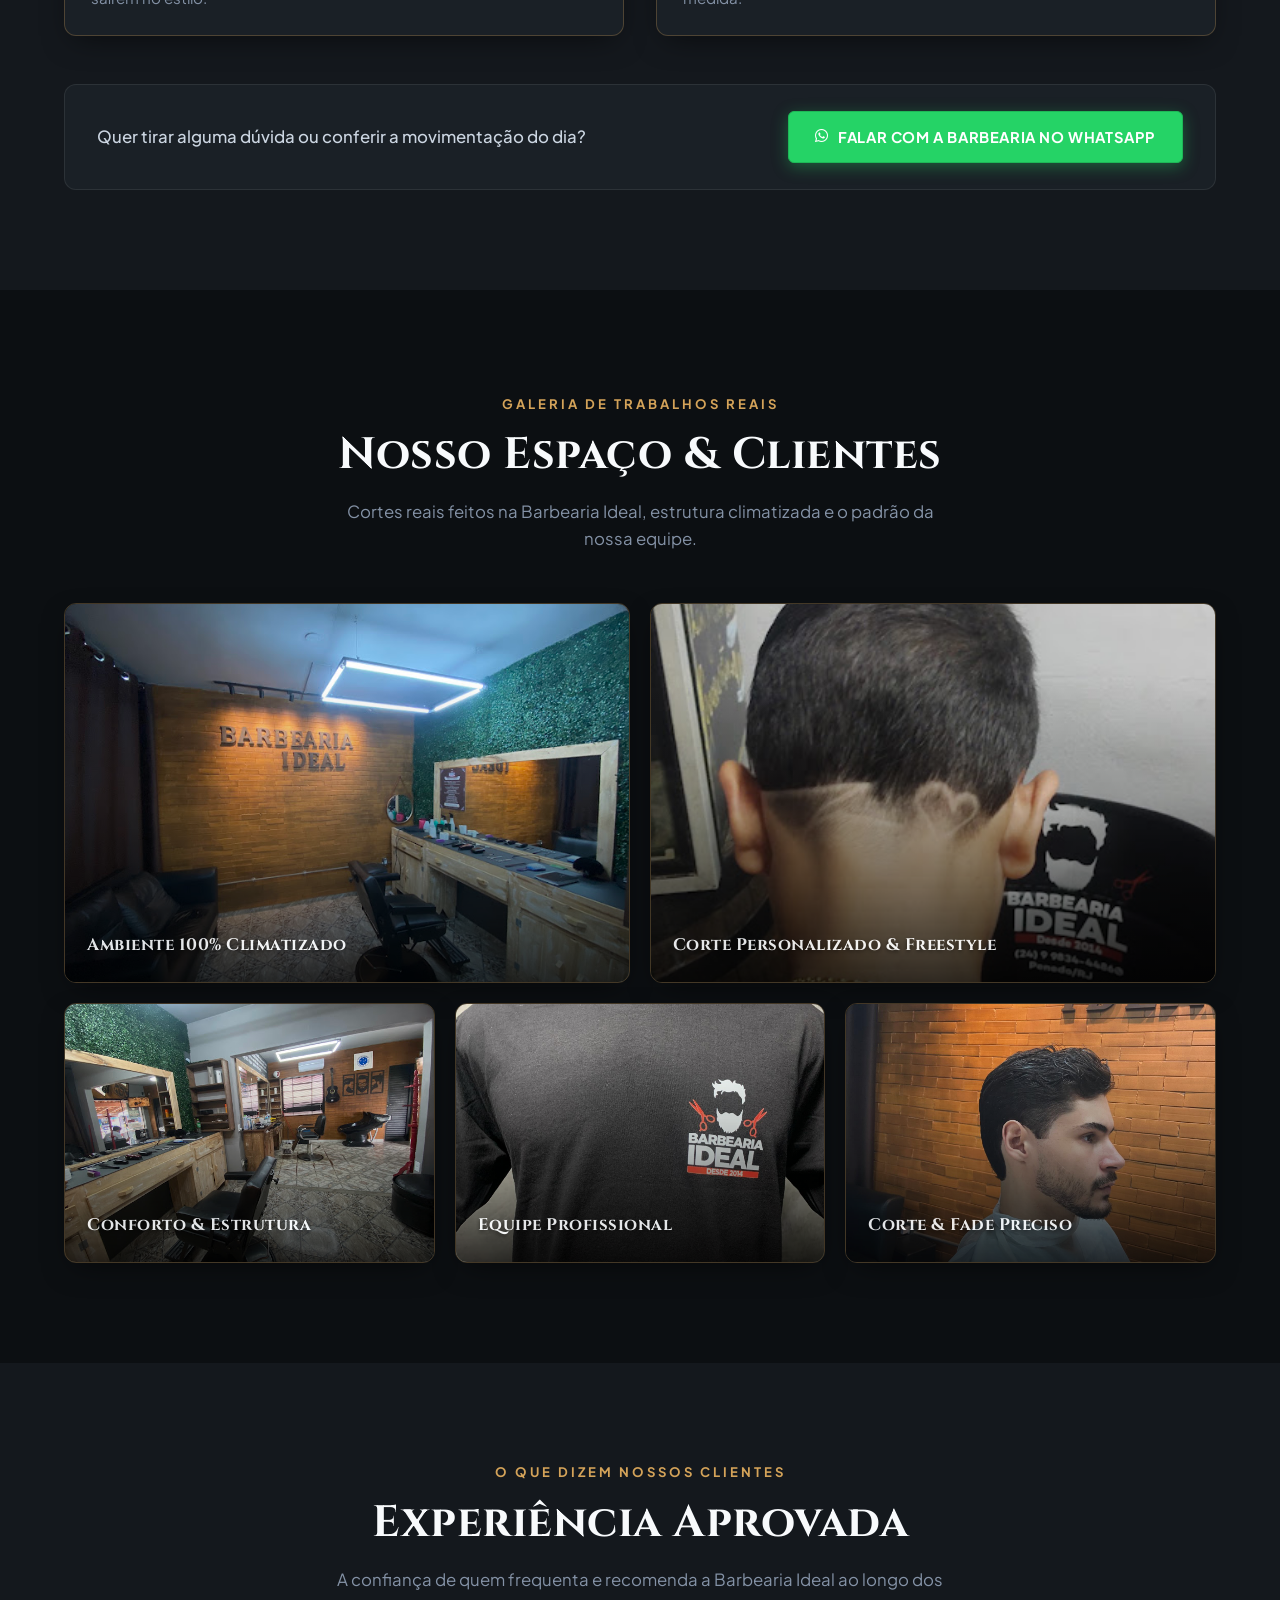
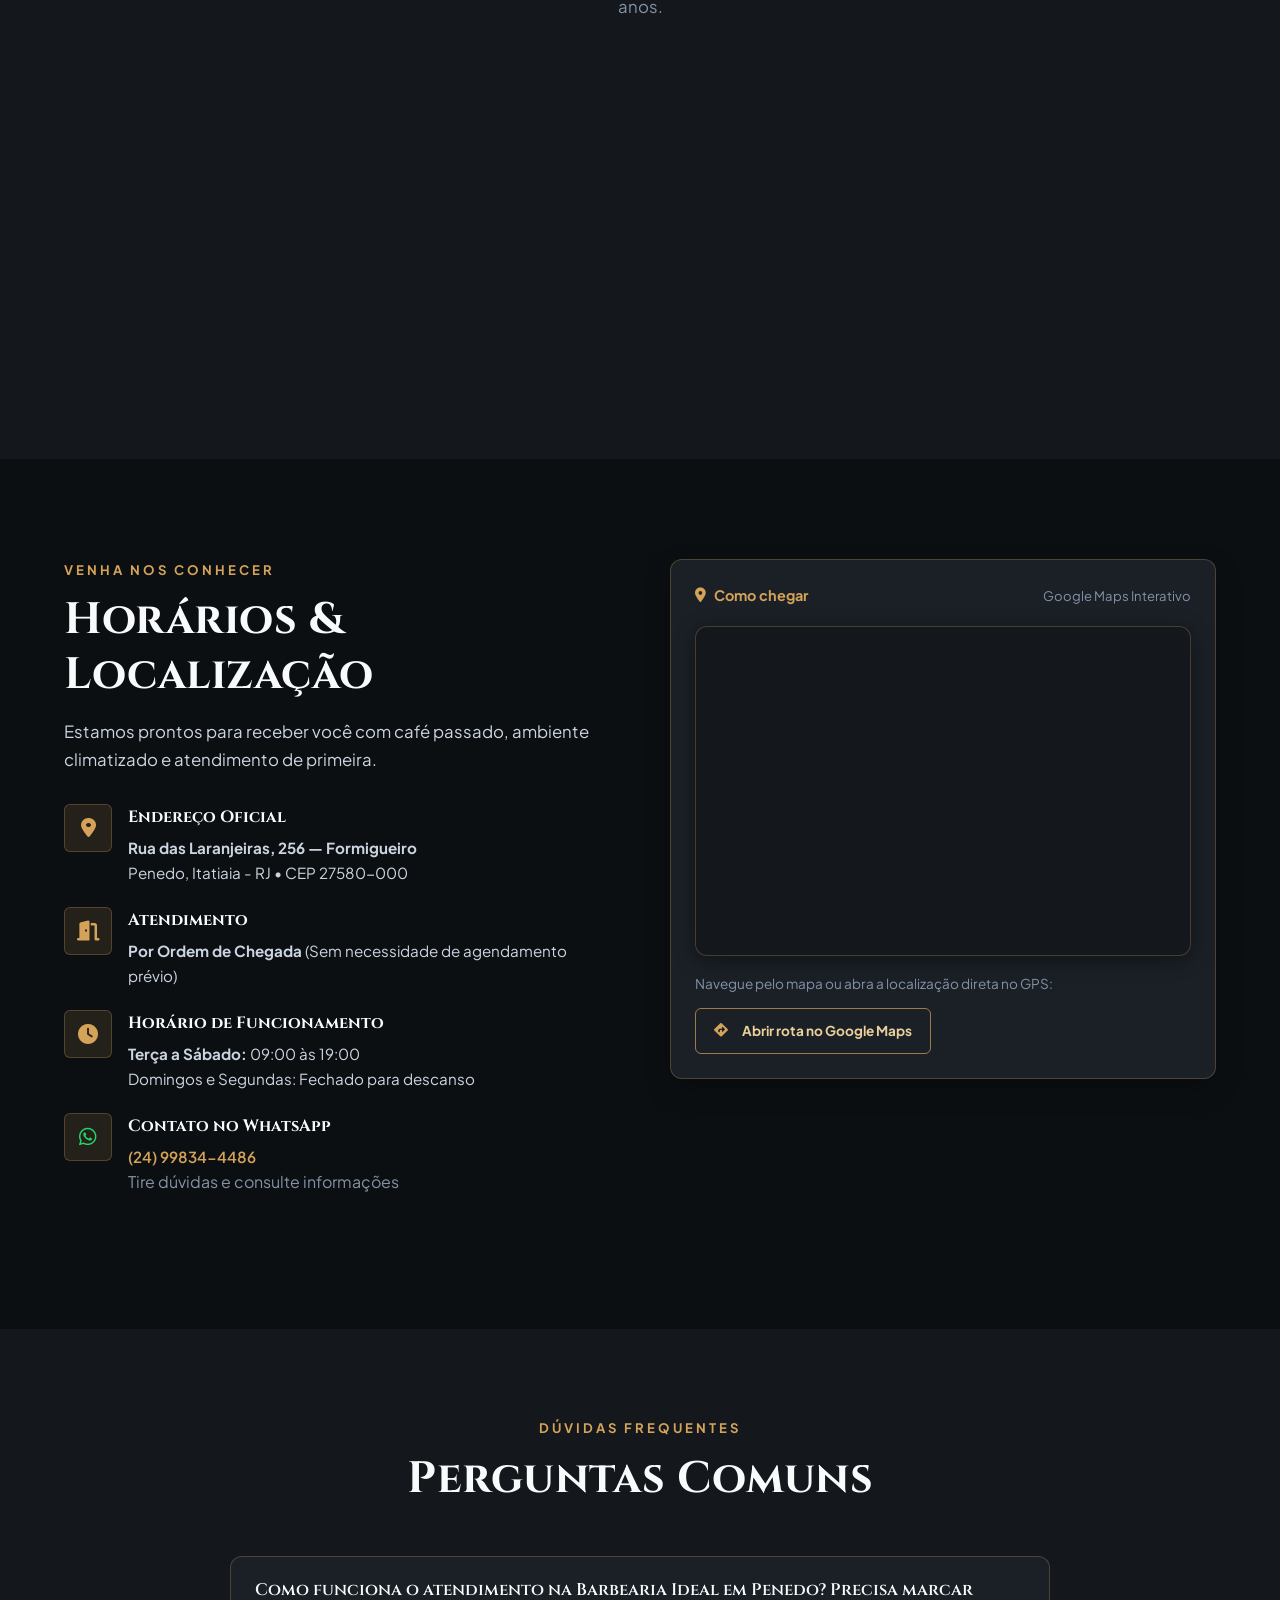
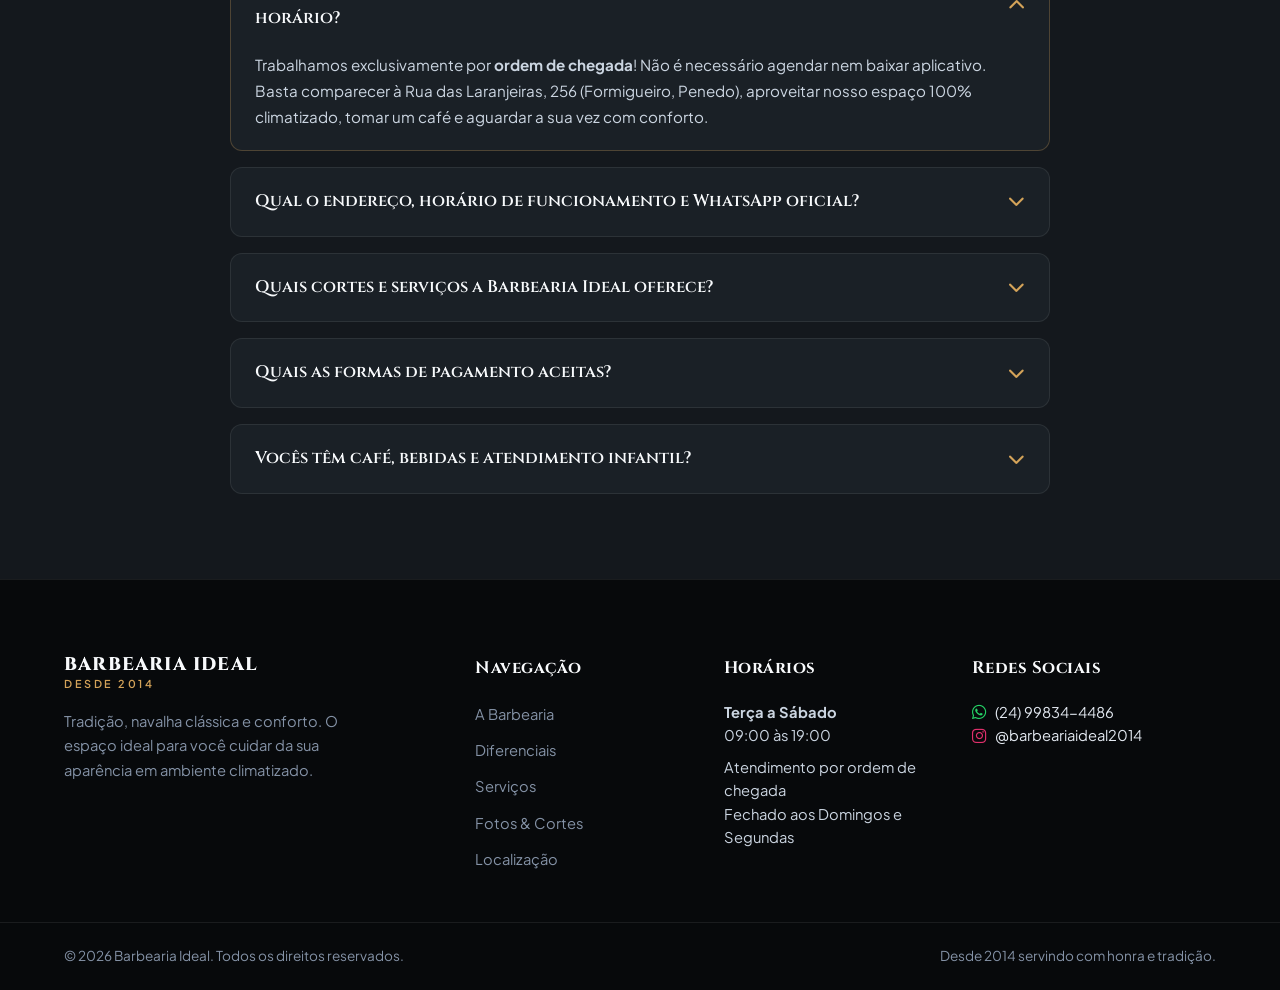
==== commit baf7deae: "feat: atualiza SEO/GEO, card corte infantil, propostas e efeitos visuais" ====
--- a/site/index.html
+++ b/site/index.html
@@ -3,16 +3,105 @@
 <head>
   <meta charset="UTF-8">
   <meta name="viewport" content="width=device-width, initial-scale=1.0">
-  <title>Barbearia Ideal — Tradição, Estilo e Conforto</title>
-  <meta name="description" content="A Barbearia Ideal oferece cortes clássicos e modernos, barba tradicional, ambiente 100% climatizado, café e bebidas. Atendimento por ordem de chegada!">
-  <meta name="keywords" content="barbearia, corte masculino, barba, degrade, fade, barbearia ideal, sul fluminense">
+  <title>Barbearia Ideal em Penedo, RJ | Degradê & Ordem de Chegada</title>
+  <meta name="description" content="Barbearia em Penedo (RJ) desde 2014. Corte degradê, barba na navalha e ar-condicionado. Atendimento sem agendamento por ordem de chegada. Venha conhecer!">
+  <meta name="keywords" content="barbearia em penedo rj, barbearia itatiaia, corte degradê penedo, barba na navalha penedo, barbearia ordem de chegada penedo, barbearia ideal, sul fluminense">
+  <link rel="canonical" href="https://www.barbeariaideal.com.br/">
   
   <!-- Open Graph -->
-  <meta property="og:title" content="Barbearia Ideal — Tradição, Estilo e Conforto">
-  <meta property="og:description" content="Ambiente climatizado, café selecionado, navalha afiada e os melhores profissionais. Atendimento por ordem de chegada!">
+  <meta property="og:title" content="Barbearia Ideal em Penedo, RJ — Tradição, Estilo e Conforto">
+  <meta property="og:description" content="Desde 2014 na Rua das Laranjeiras, 256 em Penedo. Ambiente climatizado, café selecionado, navalha afiada e atendimento por ordem de chegada!">
   <meta property="og:type" content="website">
   <meta property="og:url" content="https://www.instagram.com/barbeariaideal2014/">
   <meta property="og:image" content="assets/images/hero-real.jpg">
+
+  <!-- GEO & Dados Estruturados (Schema.org BarberShop + FAQPage) -->
+  <script type="application/ld+json">
+  {
+    "@context": "https://schema.org",
+    "@graph": [
+      {
+        "@type": "BarberShop",
+        "name": "Barbearia Ideal",
+        "description": "Barbearia tradicional em Penedo (Itatiaia - RJ) desde 2014. Atendimento 100% por ordem de chegada em ambiente climatizado com café e bebidas geladas. Especializada em corte degradê (fade), barba na navalha, corte na tesoura e freestyle.",
+        "url": "https://www.barbeariaideal.com.br",
+        "telephone": "+55-24-99834-4486",
+        "foundingDate": "2014",
+        "priceRange": "$$",
+        "address": {
+          "@type": "PostalAddress",
+          "streetAddress": "Rua das Laranjeiras, 256 - Formigueiro",
+          "addressLocality": "Penedo, Itatiaia",
+          "addressRegion": "RJ",
+          "postalCode": "27580-000",
+          "addressCountry": "BR"
+        },
+        "geo": {
+          "@type": "GeoCoordinates",
+          "latitude": -22.4447923,
+          "longitude": -44.5227863
+        },
+        "openingHoursSpecification": [
+          {
+            "@type": "OpeningHoursSpecification",
+            "dayOfWeek": ["Tuesday", "Wednesday", "Thursday", "Friday", "Saturday"],
+            "opens": "09:00",
+            "closes": "19:00"
+          }
+        ],
+        "sameAs": [
+          "https://www.instagram.com/barbeariaideal2014/"
+        ],
+        "areaServed": ["Penedo", "Itatiaia", "Resende"]
+      },
+      {
+        "@type": "FAQPage",
+        "mainEntity": [
+          {
+            "@type": "Question",
+            "name": "Como funciona o atendimento na Barbearia Ideal em Penedo? Precisa agendar?",
+            "acceptedAnswer": {
+              "@type": "Answer",
+              "text": "A Barbearia Ideal atende exclusivamente por ordem de chegada, sem necessidade de agendamento prévio ou aplicativo. Basta comparecer à Rua das Laranjeiras, 256, no bairro Formigueiro em Penedo (Itatiaia - RJ), aproveitar o ambiente 100% climatizado com café e aguardar a sua vez."
+            }
+          },
+          {
+            "@type": "Question",
+            "name": "Qual o endereço, horário de funcionamento e WhatsApp oficial da Barbearia Ideal?",
+            "acceptedAnswer": {
+              "@type": "Answer",
+              "text": "A Barbearia Ideal fica na Rua das Laranjeiras, 256 - Formigueiro, Penedo, Itatiaia - RJ (CEP 27580-000). Funciona de terça-feira a sábado, das 09:00 às 19:00. O WhatsApp oficial é (24) 99834-4486."
+            }
+          },
+          {
+            "@type": "Question",
+            "name": "Quais cortes e serviços a Barbearia Ideal oferece?",
+            "acceptedAnswer": {
+              "@type": "Answer",
+              "text": "Realizamos corte masculino degradê (fade), corte tradicional na tesoura, barba tradicional na navalha, combo corte e barba, acabamento, pezinho e corte personalizado freestyle."
+            }
+          },
+          {
+            "@type": "Question",
+            "name": "Quais as formas de pagamento aceitas?",
+            "acceptedAnswer": {
+              "@type": "Answer",
+              "text": "Aceitamos Pix, cartões de débito, crédito e dinheiro em espécie."
+            }
+          },
+          {
+            "@type": "Question",
+            "name": "Vocês têm café, bebidas e atendimento infantil?",
+            "acceptedAnswer": {
+              "@type": "Answer",
+              "text": "Sim! Contamos com cantinho de café e bebidas geladas disponíveis no local (com custo à parte) e temos experiência no atendimento infantil com tranquilidade e paciência."
+            }
+          }
+        ]
+      }
+    ]
+  }
+  </script>
   
   <link rel="icon" type="image/jpeg" href="assets/images/logo-perfil.jpg">
 
@@ -103,8 +192,8 @@
           <i class="fa-solid fa-medal"></i> Desde 2014 Cuidando do Seu Estilo
         </div>
         <h1 class="hero-title">
-          Mais que um corte. <br>
-          Uma <span class="highlight">experiência</span> para o seu dia.
+          Barbearia em Penedo: <br>
+          Mais que um <span class="highlight">corte</span>.
         </h1>
         <p class="hero-description">
           Tesouras afiadas, navalha tradicional e mestres no corte. Atendimento por ordem de chegada em ambiente 100% climatizado com café expresso e bebidas geladas para você relaxar.
@@ -280,17 +369,17 @@
           </div>
         </div>
 
-        <!-- Serviço 3: Combo -->
+        <!-- Serviço 3: Corte Infantil -->
         <div class="service-media-card">
           <div class="service-media-thumb">
-            <img src="assets/images/corte-3.jpg" alt="Combo Cabelo e Barba" loading="lazy">
+            <img src="assets/images/corte-3.jpg" alt="Corte Infantil na Barbearia Ideal em Penedo" loading="lazy">
             <div class="service-media-overlay">
-              <span class="service-tag">Completo</span>
+              <span class="service-tag">Infantil</span>
             </div>
           </div>
           <div class="service-media-body">
-            <h3>Combo Cabelo + Barba</h3>
-            <p>A experiência completa para renovar o visual de uma só vez.</p>
+            <h3>Corte Infantil</h3>
+            <p>Atendimento com paciência, carinho e cuidado para os pequenos saírem no estilo.</p>
           </div>
         </div>
 
@@ -432,6 +521,15 @@
 
         <div class="info-blocks">
           <div class="info-item">
+            <div class="info-icon"><i class="fa-solid fa-location-dot"></i></div>
+            <div class="info-details">
+              <h4>Endereço Oficial</h4>
+              <p><strong>Rua das Laranjeiras, 256 — Formigueiro</strong></p>
+              <p class="text-muted">Penedo, Itatiaia - RJ • CEP 27580-000</p>
+            </div>
+          </div>
+
+          <div class="info-item">
             <div class="info-icon"><i class="fa-solid fa-door-open"></i></div>
             <div class="info-details">
               <h4>Atendimento</h4>
@@ -452,7 +550,7 @@
             <div class="info-icon"><i class="fa-brands fa-whatsapp icon-whatsapp"></i></div>
             <div class="info-details">
               <h4>Contato no WhatsApp</h4>
-              <p><a href="https://wa.me/5524998344486?text=Ol%C3%A1%2C%20gostaria%20de%20informa%C3%A7%C3%B5es!" target="_blank" rel="noopener">(24) 99834-4486</a></p>
+              <p><a href="https://api.whatsapp.com/send?phone=5524998344486&text=Ol%C3%A1%2C%20gostaria%20de%20informa%C3%A7%C3%B5es%20sobre%20a%20Barbearia%20Ideal!" target="_blank" rel="noopener">(24) 99834-4486</a></p>
               <span class="text-muted">Tire dúvidas e consulte informações</span>
             </div>
           </div>
@@ -497,11 +595,31 @@
       <div class="faq-accordion">
         <details class="faq-item" open>
           <summary class="faq-question">
-            <span>Como funciona o atendimento? Precisa marcar horário?</span>
+            <span>Como funciona o atendimento na Barbearia Ideal em Penedo? Precisa marcar horário?</span>
             <i class="fa-solid fa-chevron-down"></i>
           </summary>
           <div class="faq-answer">
-            <p>Trabalhamos exclusivamente por <strong>ordem de chegada</strong>! Não é necessário agendar. Basta chegar, aproveitar nosso espaço 100% climatizado, tomar um café e aguardar a sua vez com todo o conforto.</p>
+            <p>Trabalhamos exclusivamente por <strong>ordem de chegada</strong>! Não é necessário agendar nem baixar aplicativo. Basta comparecer à Rua das Laranjeiras, 256 (Formigueiro, Penedo), aproveitar nosso espaço 100% climatizado, tomar um café e aguardar a sua vez com conforto.</p>
+          </div>
+        </details>
+
+        <details class="faq-item">
+          <summary class="faq-question">
+            <span>Qual o endereço, horário de funcionamento e WhatsApp oficial?</span>
+            <i class="fa-solid fa-chevron-down"></i>
+          </summary>
+          <div class="faq-answer">
+            <p>Estamos localizados na <strong>Rua das Laranjeiras, 256 — Bairro Formigueiro, Penedo, Itatiaia - RJ</strong> (CEP 27580-000). Funcionamos de <strong>terça a sábado, das 09:00 às 19:00</strong>. Nosso WhatsApp oficial é <strong>(24) 99834-4486</strong>.</p>
+          </div>
+        </details>
+
+        <details class="faq-item">
+          <summary class="faq-question">
+            <span>Quais cortes e serviços a Barbearia Ideal oferece?</span>
+            <i class="fa-solid fa-chevron-down"></i>
+          </summary>
+          <div class="faq-answer">
+            <p>Realizamos <strong>corte masculino degradê (fade)</strong>, corte tradicional na tesoura, <strong>barba tradicional na navalha</strong>, combo corte + barba, acabamento, pezinho e corte personalizado (freestyle).</p>
           </div>
         </details>
 
@@ -517,21 +635,11 @@
 
         <details class="faq-item">
           <summary class="faq-question">
-            <span>Vocês têm café e bebidas no local?</span>
+            <span>Vocês têm café, bebidas e atendimento infantil?</span>
             <i class="fa-solid fa-chevron-down"></i>
           </summary>
           <div class="faq-answer">
-            <p>Sim! Contamos com café e bebidas geladas disponíveis para consumo no local (com custo à parte), perfeitos para você relaxar enquanto aguarda o seu atendimento no ambiente climatizado.</p>
-          </div>
-        </details>
-
-        <details class="faq-item">
-          <summary class="faq-question">
-            <span>Atendem crianças?</span>
-            <i class="fa-solid fa-chevron-down"></i>
-          </summary>
-          <div class="faq-answer">
-            <p>Com certeza. Temos experiência no atendimento infantil com tranquilidade e paciência para que a experiência do seu filho seja leve e divertida.</p>
+            <p>Sim! Contamos com café e bebidas geladas disponíveis para consumo no local (com custo à parte), além de experiência no atendimento infantil com tranquilidade e paciência para que o corte do seu filho seja leve e tranquilo.</p>
           </div>
         </details>
       </div>
--- a/site/styles.css
+++ b/site/styles.css
@@ -436,39 +436,38 @@
   display: inline-flex;
   align-items: center;
   justify-content: center;
-  width: 36px;
-  height: 36px;
+  width: 38px;
+  height: 38px;
   border-radius: 50%;
-  font-size: 1.15rem;
+  font-size: 1.2rem;
+  color: #ffffff !important;
   transition: all var(--transition-fast);
   text-decoration: none !important;
+  border: none;
+  cursor: pointer;
+}
+
+.nav-social-btn.instagram {
+  background: linear-gradient(45deg, #f09433 0%, #e6683c 25%, #dc2743 50%, #cc2366 75%, #bc1888 100%);
+  color: #ffffff !important;
+  box-shadow: 0 4px 14px rgba(220, 39, 67, 0.45);
+}
+
+.nav-social-btn.instagram:hover {
+  transform: translateY(-2px) scale(1.08);
+  box-shadow: 0 6px 18px rgba(220, 39, 67, 0.65);
 }
 
 .nav-social-btn.whatsapp {
-  color: #25d366;
-  background: rgba(37, 211, 102, 0.12);
-  border: 1px solid rgba(37, 211, 102, 0.45);
-}
-
-.nav-social-btn.whatsapp:hover {
   background: #25d366;
   color: #ffffff !important;
-  transform: translateY(-2px);
   box-shadow: 0 4px 14px rgba(37, 211, 102, 0.45);
 }
 
-.nav-social-btn.instagram {
-  color: #e1306c;
-  background: rgba(225, 48, 108, 0.12);
-  border: 1px solid rgba(225, 48, 108, 0.45);
-}
-
-.nav-social-btn.instagram:hover {
-  background: linear-gradient(45deg, #f09433 0%, #e6683c 25%, #dc2743 50%, #cc2366 75%, #bc1888 100%);
-  color: #ffffff !important;
-  border-color: transparent;
-  transform: translateY(-2px);
-  box-shadow: 0 4px 14px rgba(225, 48, 108, 0.45);
+.nav-social-btn.whatsapp:hover {
+  background: #22bf5b;
+  transform: translateY(-2px) scale(1.08);
+  box-shadow: 0 6px 18px rgba(37, 211, 102, 0.65);
 }
 
 .mobile-toggle {
